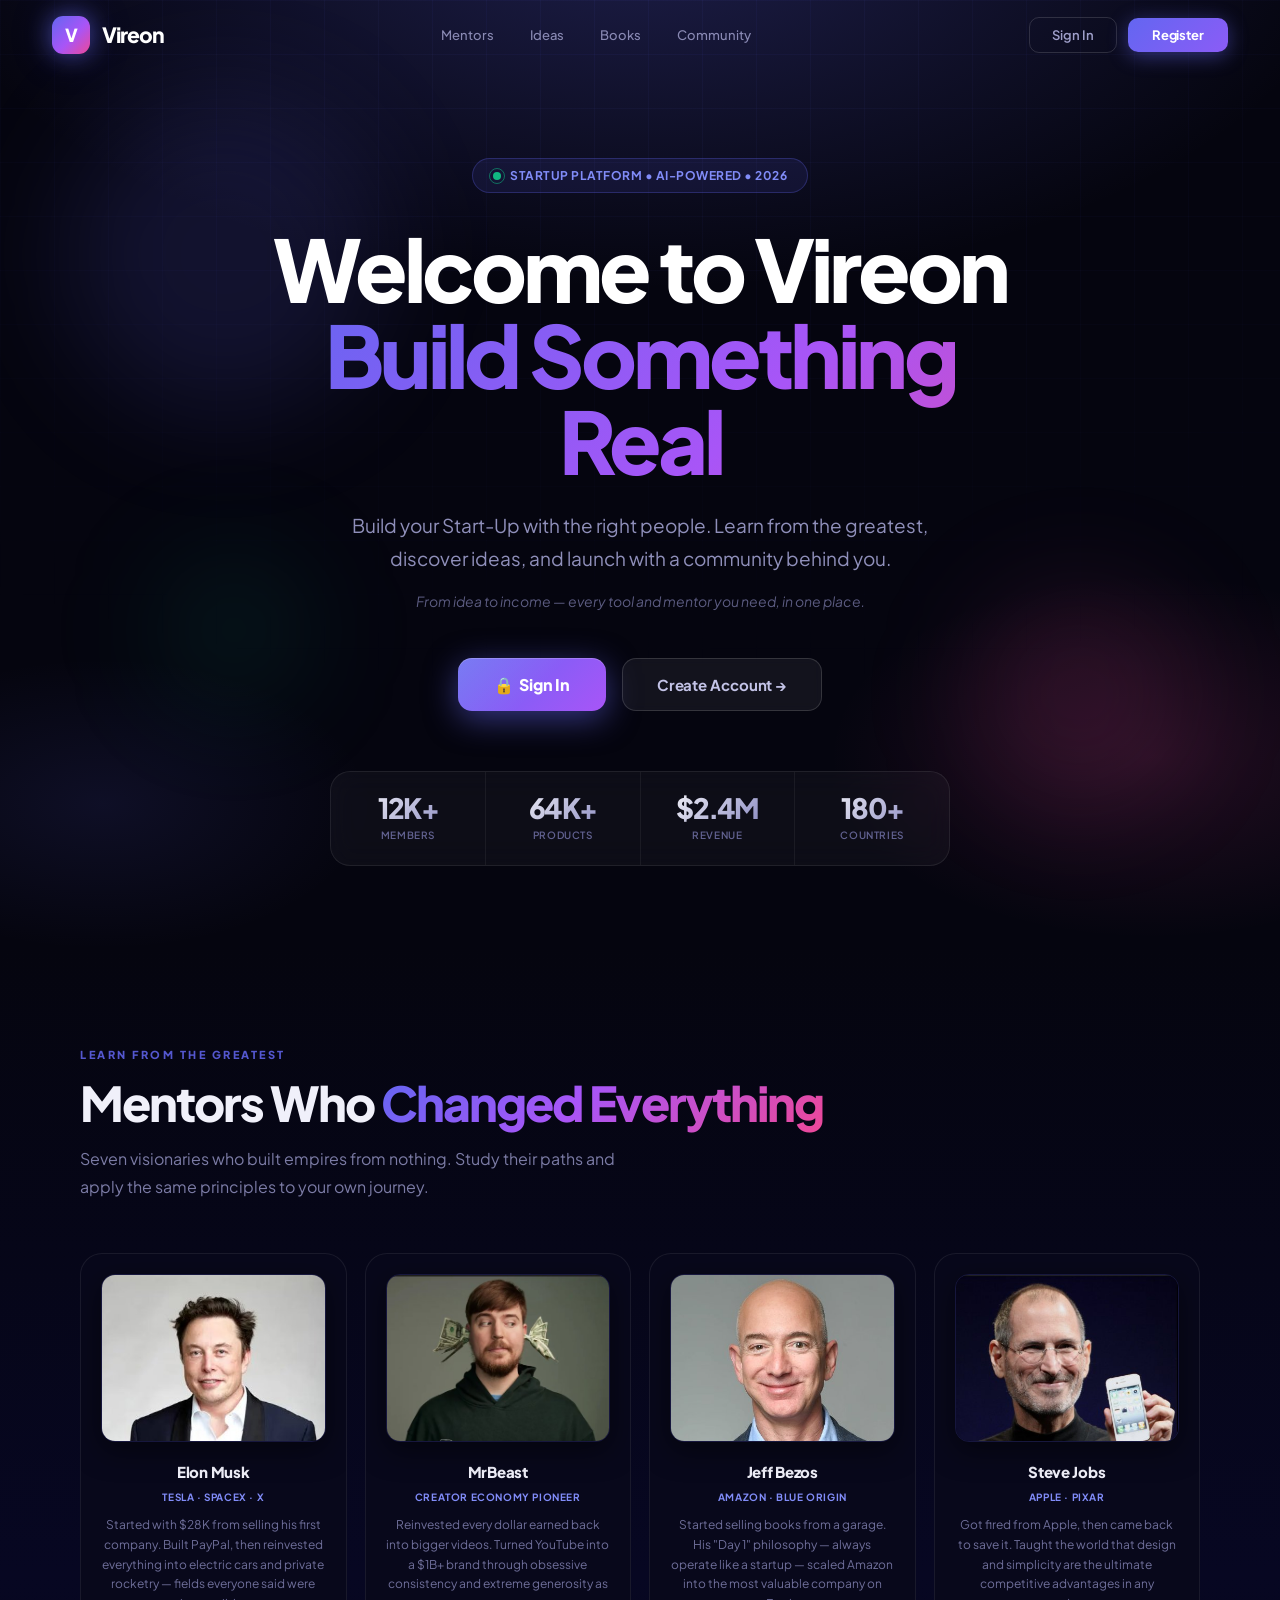
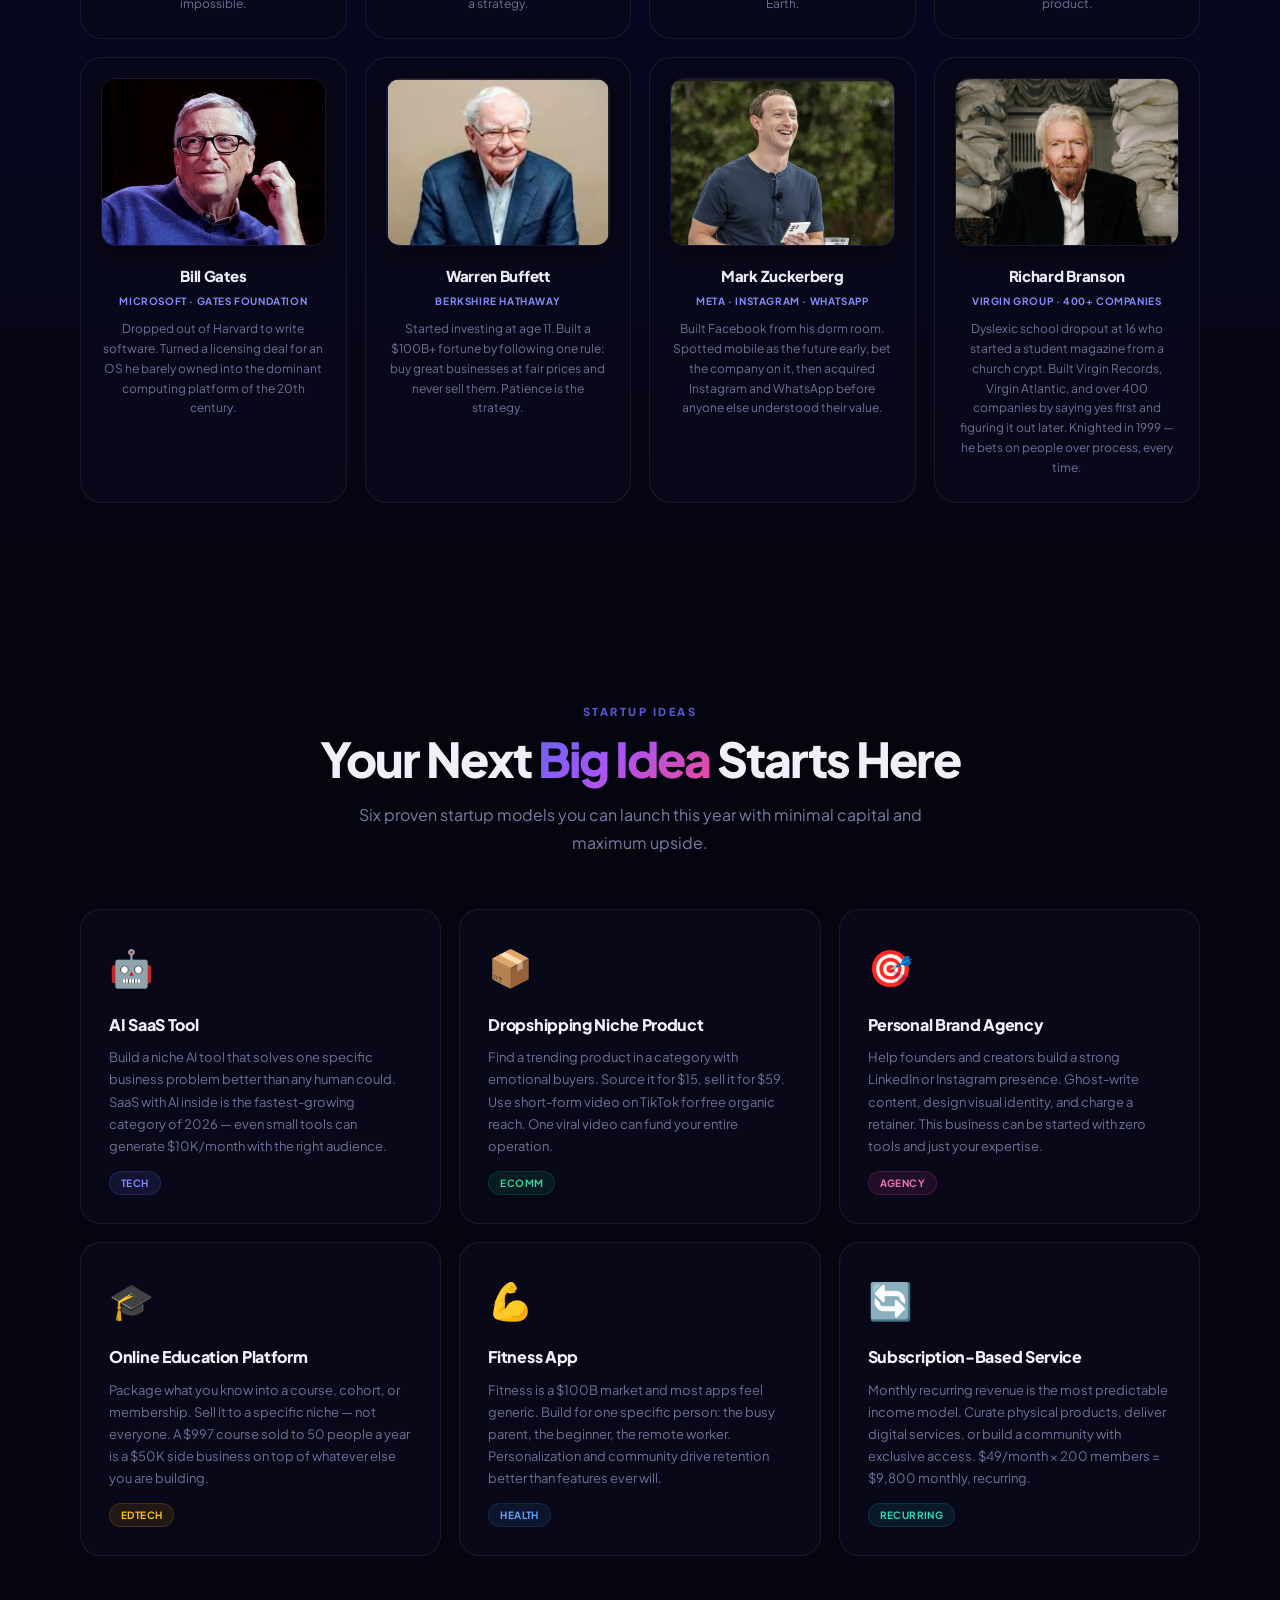
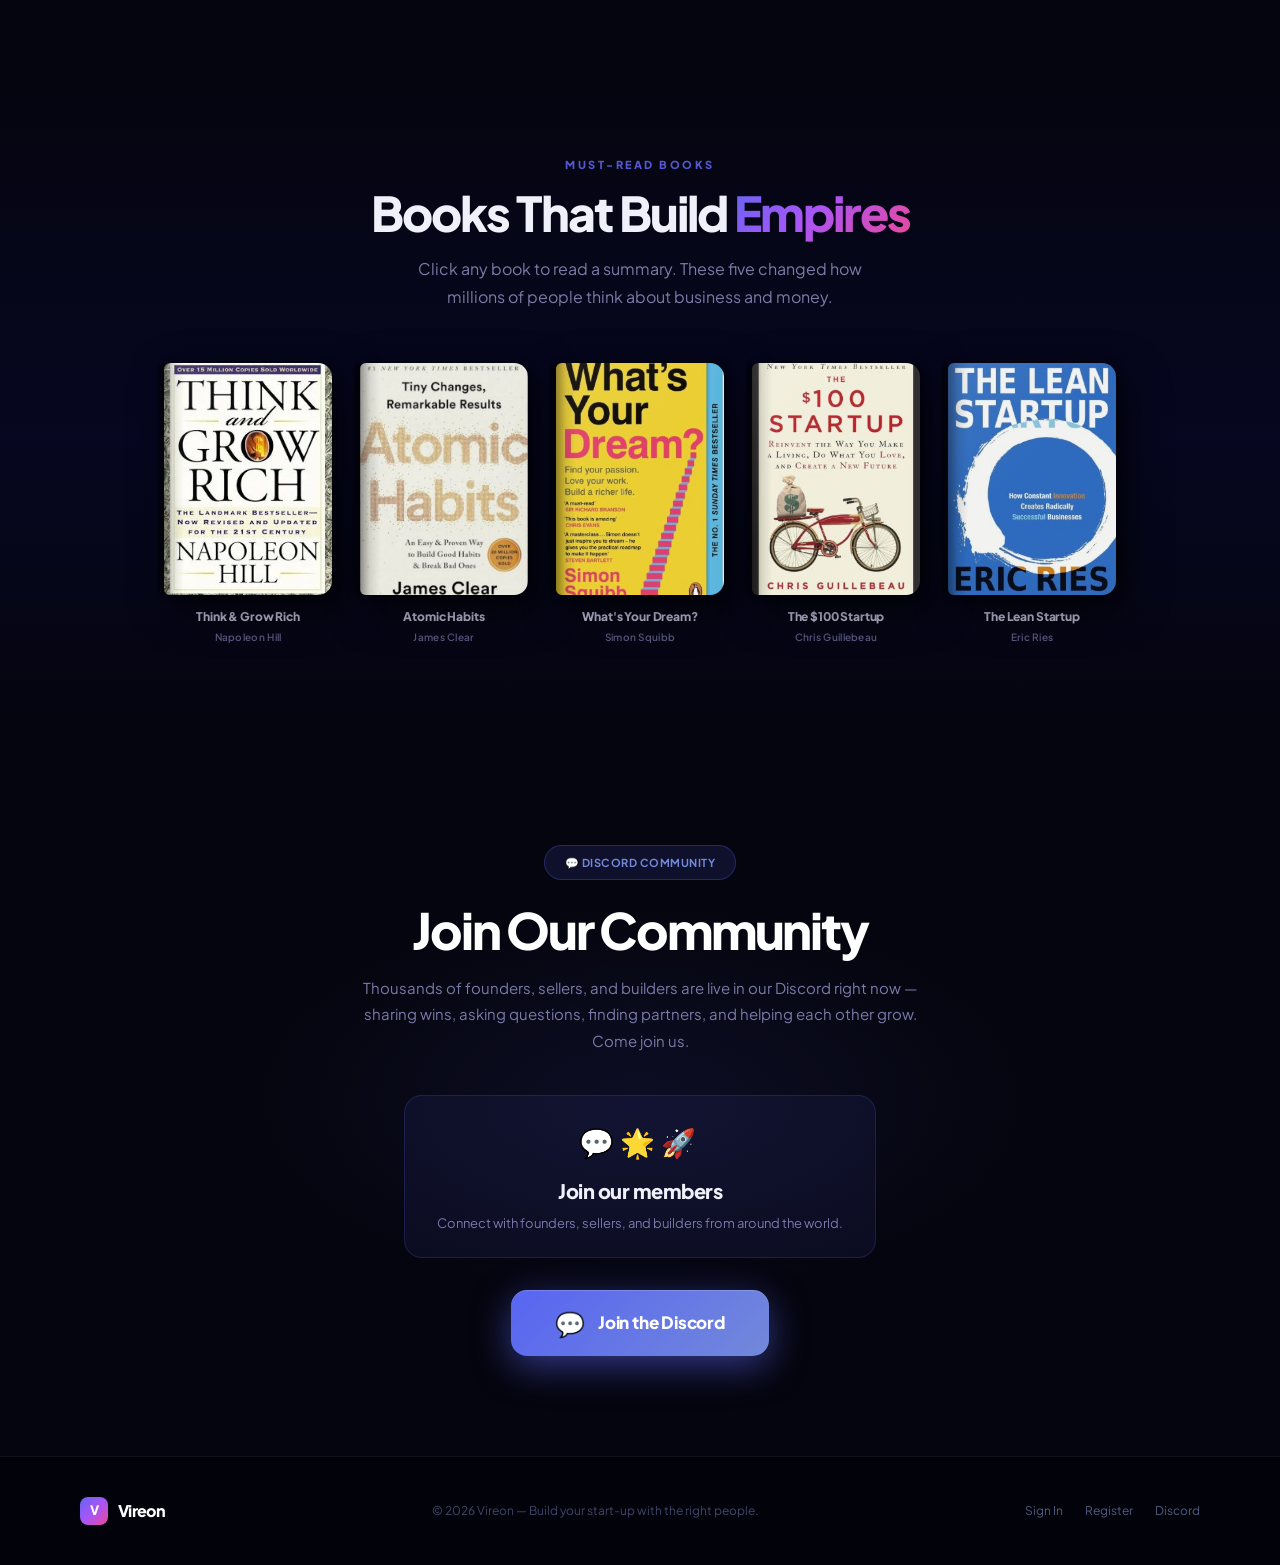
==== index.html @ 319c6d84 "Add files via upload" ====
<!DOCTYPE html>
<html lang="en">
<head>
<meta charset="UTF-8">
<meta name="viewport" content="width=device-width, initial-scale=1.0">
<title>Vireon - AI Commerce Platform</title>
<link rel="preconnect" href="https://fonts.googleapis.com">
<link href="https://fonts.googleapis.com/css2?family=Plus+Jakarta+Sans:wght@300;400;500;600;700;800&display=swap" rel="stylesheet">
<style>
/* === TOKENS === */
:root{
  --bg:#07070f;--bg2:#0c0c18;--s1:#10101e;--s2:#171728;--s3:#1e1e32;--s4:#28283e;
  --bd:rgba(255,255,255,.06);--bd2:rgba(255,255,255,.11);--bd3:rgba(255,255,255,.18);
  --acc:#6366f1;--acc-h:#4f51d6;--acc2:#ec4899;--acc3:#10b981;--acc4:#f59e0b;
  --tx:#f0f0f8;--tx2:#a0a0c0;--tx3:#60607a;
  --font:'Plus Jakarta Sans',system-ui,sans-serif;
  --r:12px;--r2:18px;--r3:24px;
}
*,*::before,*::after{box-sizing:border-box;margin:0;padding:0}
html{scroll-behavior:smooth}
body{background:var(--bg);color:var(--tx);font-family:var(--font);font-size:15px;line-height:1.6;-webkit-font-smoothing:antialiased;overflow-x:hidden}
::-webkit-scrollbar{width:4px}::-webkit-scrollbar-thumb{background:var(--s4);border-radius:4px}

/* === TYPOGRAPHY === */
.display{font-size:clamp(36px,5vw,62px);font-weight:800;line-height:1.08;letter-spacing:-2.5px;color:var(--tx)}
.display .accent{background:linear-gradient(135deg,#6366f1 0%,#8b5cf6 50%,#ec4899 100%);-webkit-background-clip:text;-webkit-text-fill-color:transparent;background-clip:text}
h1{font-size:24px;font-weight:700;letter-spacing:-.6px;line-height:1.25}
h2{font-size:19px;font-weight:700;letter-spacing:-.4px}
h3{font-size:14px;font-weight:600}
.text-muted{color:var(--tx2)}.text-faint{color:var(--tx3)}.text-acc{color:var(--acc)}.text-green{color:var(--acc3)}.text-amber{color:var(--acc4)}
.text-sm{font-size:13px}.text-xs{font-size:11px}

/* === LAYOUT === */
.page{display:none}.page.active{display:block}
.flex{display:flex}.flex-col{flex-direction:column}.items-center{align-items:center}.justify-between{justify-content:space-between}.justify-center{justify-content:center}
.gap-1{gap:6px}.gap-2{gap:10px}.gap-3{gap:16px}.gap-4{gap:24px}
.w-full{width:100%}
.mb-1{margin-bottom:6px}.mb-2{margin-bottom:10px}.mb-3{margin-bottom:16px}.mb-4{margin-bottom:24px}.mb-6{margin-bottom:36px}
.mt-2{margin-top:10px}.mt-3{margin-top:16px}
.container{max-width:1140px;margin:0 auto;padding:0 28px}

/* === BUTTONS === */
.btn{display:inline-flex;align-items:center;justify-content:center;gap:7px;padding:10px 20px;border-radius:var(--r);font-family:var(--font);font-size:13px;font-weight:600;cursor:pointer;border:none;transition:all .17s;white-space:nowrap;text-decoration:none;line-height:1}
.btn:disabled{opacity:.45;cursor:not-allowed}
.btn-primary{background:var(--acc);color:#fff}
.btn-primary:hover:not(:disabled){background:var(--acc-h);transform:translateY(-1px);box-shadow:0 6px 18px rgba(99,102,241,.38)}
.btn-ghost{background:transparent;color:var(--tx2);border:1px solid var(--bd2)}
.btn-ghost:hover{border-color:var(--bd3);color:var(--tx)}
.btn-surface{background:var(--s2);color:var(--tx);border:1px solid var(--bd2)}
.btn-surface:hover{background:var(--s3);border-color:var(--bd3)}
.btn-danger{background:rgba(239,68,68,.14);color:#f87171;border:1px solid rgba(239,68,68,.22)}
.btn-danger:hover{background:rgba(239,68,68,.24)}
.btn-lg{padding:13px 26px;font-size:15px;border-radius:13px}
.btn-sm{padding:6px 13px;font-size:11px;border-radius:8px}
.btn-full{width:100%}

/* === FORMS === */
.form-group{margin-bottom:14px}
.form-label{display:block;font-size:11px;font-weight:600;color:var(--tx2);margin-bottom:5px;letter-spacing:.3px}
.form-input{width:100%;background:var(--s1);border:1px solid var(--bd2);border-radius:var(--r);padding:11px 13px;color:var(--tx);font-family:var(--font);font-size:13px;outline:none;transition:border-color .17s,box-shadow .17s}
.form-input:focus{border-color:var(--acc);box-shadow:0 0 0 3px rgba(99,102,241,.14)}
.form-input::placeholder{color:var(--tx3)}
select.form-input{cursor:pointer}
textarea.form-input{resize:vertical;min-height:80px;line-height:1.6}
.form-error{font-size:11px;color:#f87171;margin-top:4px;display:none}
.form-error.show{display:block}

/* === CARDS === */
.card{background:var(--s1);border:1px solid var(--bd);border-radius:var(--r2);padding:20px}
.card-sm{padding:14px;border-radius:var(--r)}

/* === BADGES === */
.badge{display:inline-flex;align-items:center;gap:4px;padding:3px 9px;border-radius:100px;font-size:10px;font-weight:700;letter-spacing:.3px}
.badge-purple{background:rgba(99,102,241,.15);color:#818cf8;border:1px solid rgba(99,102,241,.22)}
.badge-green{background:rgba(16,185,129,.12);color:#34d399;border:1px solid rgba(16,185,129,.2)}
.badge-red{background:rgba(239,68,68,.12);color:#f87171;border:1px solid rgba(239,68,68,.2)}
.badge-amber{background:rgba(245,158,11,.12);color:#fbbf24;border:1px solid rgba(245,158,11,.2)}
.badge-pink{background:rgba(236,72,153,.12);color:#f472b6;border:1px solid rgba(236,72,153,.2)}

/* === MISC === */
.divider{display:flex;align-items:center;gap:12px;margin:16px 0}
.divider::before,.divider::after{content:'';flex:1;height:1px;background:var(--bd2)}
.divider span{font-size:11px;color:var(--tx3);white-space:nowrap}
.hr{height:1px;background:var(--bd);margin:20px 0}
.spinner{width:26px;height:26px;border:3px solid var(--s3);border-top-color:var(--acc);border-radius:50%;animation:spin .75s linear infinite}
@keyframes spin{to{transform:rotate(360deg)}}
.loading-state{display:flex;align-items:center;justify-content:center;flex-direction:column;gap:12px;padding:40px}

/* === TOAST === */
.toast-wrap{position:fixed;bottom:20px;right:20px;z-index:9999;display:flex;flex-direction:column;gap:8px;pointer-events:none}
.toast{display:flex;align-items:center;gap:10px;padding:11px 15px;border-radius:var(--r2);background:var(--s1);border:1px solid var(--bd2);box-shadow:0 8px 24px rgba(0,0,0,.55);font-size:13px;min-width:250px;animation:toastIn .2s ease-out;pointer-events:auto}
.toast.success{border-color:rgba(16,185,129,.3)}.toast.error{border-color:rgba(239,68,68,.3)}.toast.info{border-color:rgba(99,102,241,.3)}.toast.warning{border-color:rgba(245,158,11,.3)}
@keyframes toastIn{from{opacity:0;transform:translateX(14px)}to{opacity:1;transform:translateX(0)}}

/* === MODAL === */
.modal-bd{display:none;position:fixed;inset:0;background:rgba(0,0,0,.75);z-index:600;align-items:center;justify-content:center;padding:18px;backdrop-filter:blur(4px)}
.modal-bd.open{display:flex}
.modal-box{background:var(--s1);border:1px solid var(--bd2);border-radius:var(--r3);padding:26px;max-width:480px;width:100%;position:relative;max-height:90vh;overflow-y:auto;animation:modalIn .18s ease-out}
.modal-box.modal-lg{max-width:620px}
@keyframes modalIn{from{opacity:0;transform:scale(.96) translateY(6px)}to{opacity:1;transform:scale(1) translateY(0)}}
.modal-close{position:absolute;top:12px;right:12px;background:var(--s2);border:none;color:var(--tx3);width:26px;height:26px;border-radius:50%;cursor:pointer;font-size:13px;display:flex;align-items:center;justify-content:center;transition:all .17s}
.modal-close:hover{color:var(--tx);background:var(--s3)}
.modal-title{font-size:17px;font-weight:700;letter-spacing:-.5px;margin-bottom:4px}
.modal-desc{font-size:12px;color:var(--tx2);margin-bottom:18px;line-height:1.65}
.modal-footer{display:flex;gap:9px;margin-top:18px}
.modal-footer .btn{flex:1}

/* === LANDING NAV === */
/* Reset for landing */
#page-landing{background:#05050f}

/* Navbar */
.vn-nav{position:fixed;top:0;left:0;right:0;z-index:400;display:flex;align-items:center;justify-content:space-between;padding:0 52px;height:70px;transition:all .35s}
.vn-nav::after{content:'';position:absolute;inset:0;background:rgba(5,5,15,.0);backdrop-filter:blur(0);border-bottom:1px solid transparent;transition:all .4s;z-index:-1}
.vn-nav.vn-scrolled::after{background:rgba(5,5,15,.92);backdrop-filter:blur(24px) saturate(200%);border-color:rgba(255,255,255,.07)}
.vn-logo{display:flex;align-items:center;gap:12px;cursor:pointer;text-decoration:none}
.vn-logo-mark{width:38px;height:38px;border-radius:11px;background:linear-gradient(135deg,#6366f1,#a855f7 55%,#ec4899);display:flex;align-items:center;justify-content:center;font-size:18px;font-weight:900;color:#fff;box-shadow:0 0 24px rgba(99,102,241,.6),0 0 48px rgba(99,102,241,.18);flex-shrink:0}
.vn-logo-name{font-size:21px;font-weight:900;letter-spacing:-1px;color:#fff}
.vn-links{display:flex;gap:2px}
.vn-link{padding:8px 17px;border-radius:9px;font-size:13px;font-weight:500;color:rgba(170,170,215,.78);cursor:pointer;background:none;border:none;font-family:var(--font);transition:color .18s,background .18s}
.vn-link:hover{color:#fff;background:rgba(255,255,255,.07)}
.vn-actions{display:flex;gap:11px;align-items:center}
.vn-btn-in{padding:9px 22px;border-radius:10px;font-size:13px;font-weight:600;color:rgba(180,180,225,.88);cursor:pointer;background:transparent;border:1px solid rgba(255,255,255,.14);transition:all .2s;font-family:var(--font)}
.vn-btn-in:hover{color:#fff;border-color:rgba(255,255,255,.3);background:rgba(255,255,255,.06)}
.vn-btn-reg{padding:9px 24px;border-radius:10px;font-size:13px;font-weight:700;color:#fff;cursor:pointer;background:linear-gradient(135deg,#6366f1,#8b5cf6);border:none;font-family:var(--font);transition:all .22s;box-shadow:0 4px 20px rgba(99,102,241,.45);letter-spacing:-.1px}
.vn-btn-reg:hover{transform:translateY(-1px);box-shadow:0 8px 30px rgba(99,102,241,.62)}

/* Reveal animation */
[data-v]{opacity:0;transform:translateY(32px);transition:opacity .75s ease,transform .75s ease}
[data-v].on{opacity:1;transform:translateY(0)}
[data-v="d1"]{transition-delay:.07s}[data-v="d2"]{transition-delay:.18s}[data-v="d3"]{transition-delay:.3s}[data-v="d4"]{transition-delay:.44s}[data-v="d5"]{transition-delay:.58s}

/* Shared section helpers */
.vn-section{padding:100px 0}
.vn-container{max-width:1200px;margin:0 auto;padding:0 40px}
.vn-eyebrow{font-size:11px;font-weight:800;letter-spacing:2.5px;text-transform:uppercase;color:rgba(99,102,241,.85);margin-bottom:14px}
.vn-h2{font-size:clamp(28px,4vw,48px);font-weight:900;letter-spacing:-2px;color:#f0f0fa;margin-bottom:16px;line-height:1.06}
.vn-h2 .vn-accent{background:linear-gradient(135deg,#6366f1,#a855f7 45%,#ec4899);-webkit-background-clip:text;-webkit-text-fill-color:transparent;background-clip:text}
.vn-lead{font-size:16px;color:rgba(160,160,210,.76);line-height:1.75;max-width:580px}

/* === HERO === */
.vn-hero{position:relative;min-height:100vh;display:flex;align-items:center;justify-content:center;text-align:center;overflow:hidden;padding-top:70px;background:#05050f}
.vn-hero-bg{position:absolute;inset:0;z-index:0;pointer-events:none}
.vn-hbg1{position:absolute;inset:0;background:radial-gradient(ellipse 80% 55% at 50% -8%,rgba(99,102,241,.26) 0%,transparent 70%)}
.vn-hbg2{position:absolute;inset:0;background:radial-gradient(ellipse 42% 32% at 90% 80%,rgba(236,72,153,.13) 0%,transparent 60%)}
.vn-hbg3{position:absolute;inset:0;background:radial-gradient(ellipse 38% 28% at 8% 85%,rgba(99,102,241,.1) 0%,transparent 55%)}
.vn-hgrid{position:absolute;inset:0;background-image:linear-gradient(rgba(99,102,241,.06) 1px,transparent 1px),linear-gradient(90deg,rgba(99,102,241,.06) 1px,transparent 1px);background-size:54px 54px;-webkit-mask-image:radial-gradient(ellipse 100% 75% at 50% 0%,black,transparent);mask-image:radial-gradient(ellipse 100% 75% at 50% 0%,black,transparent)}
/* Floating orbs */
.vn-orb{position:absolute;border-radius:50%;filter:blur(55px);pointer-events:none;animation:orbDrift linear infinite}
.vn-orb1{width:320px;height:320px;background:rgba(99,102,241,.14);top:10%;left:5%;animation-duration:20s}
.vn-orb2{width:220px;height:220px;background:rgba(236,72,153,.11);bottom:15%;right:7%;animation-duration:26s;animation-delay:-9s}
.vn-orb3{width:160px;height:160px;background:rgba(16,185,129,.09);bottom:25%;left:12%;animation-duration:17s;animation-delay:-5s}
@keyframes orbDrift{0%{transform:translate(0,0)}25%{transform:translate(20px,-35px)}50%{transform:translate(-12px,-18px)}75%{transform:translate(28px,-44px)}100%{transform:translate(0,0)}}

.vn-hero-inner{position:relative;z-index:1;max-width:840px;margin:0 auto;padding:88px 28px 80px}
/* Live badge */
.vn-hero-badge{display:inline-flex;align-items:center;gap:9px;background:rgba(99,102,241,.1);border:1px solid rgba(99,102,241,.28);border-radius:100px;padding:7px 20px;margin-bottom:32px;font-size:12px;font-weight:700;color:#818cf8;letter-spacing:.5px;text-transform:uppercase}
.vn-badge-dot{width:8px;height:8px;border-radius:50%;background:#10b981;position:relative;flex-shrink:0}
.vn-badge-dot::after{content:'';position:absolute;inset:-4px;border-radius:50%;border:1px solid rgba(16,185,129,.55);animation:vnPing 2s ease-out infinite}
@keyframes vnPing{0%{transform:scale(1);opacity:.9}100%{transform:scale(2.6);opacity:0}}
/* Main headline */
.vn-hero-h1{font-size:clamp(42px,7vw,86px);font-weight:900;line-height:1.0;letter-spacing:-4px;margin-bottom:26px;color:#fff}
.vn-hero-h1 .vn-gline{display:block;background:linear-gradient(135deg,#6366f1 0%,#a855f7 35%,#ec4899 70%,#f97316 100%);-webkit-background-clip:text;-webkit-text-fill-color:transparent;background-clip:text;background-size:200%;animation:vnGrad 5s ease-in-out infinite}
@keyframes vnGrad{0%,100%{background-position:0%}50%{background-position:100%}}
.vn-hero-sub{font-size:19px;color:rgba(175,175,225,.82);line-height:1.75;max-width:600px;margin:0 auto 14px}
.vn-hero-tagline{font-size:14px;color:rgba(115,115,160,.78);margin-bottom:46px;font-style:italic}
/* Buttons */
.vn-hero-btns{display:flex;gap:16px;justify-content:center;flex-wrap:wrap;margin-bottom:60px}
.vn-btn-primary{display:inline-flex;align-items:center;gap:10px;padding:16px 36px;border-radius:14px;font-family:var(--font);font-size:16px;font-weight:800;color:#fff;cursor:pointer;background:linear-gradient(135deg,#6366f1,#8b5cf6 55%,#a855f7);border:none;transition:all .25s;box-shadow:0 8px 32px rgba(99,102,241,.5),inset 0 1px 0 rgba(255,255,255,.2);position:relative;overflow:hidden;letter-spacing:-.2px}
.vn-btn-primary::before{content:'';position:absolute;inset:0;background:linear-gradient(135deg,rgba(255,255,255,.14) 0%,transparent 55%);pointer-events:none}
.vn-btn-primary:hover{transform:translateY(-2px);box-shadow:0 16px 48px rgba(99,102,241,.65),inset 0 1px 0 rgba(255,255,255,.2)}
.vn-btn-secondary{display:inline-flex;align-items:center;gap:10px;padding:16px 34px;border-radius:14px;font-family:var(--font);font-size:15px;font-weight:700;color:rgba(210,210,248,.92);cursor:pointer;background:rgba(255,255,255,.06);border:1px solid rgba(255,255,255,.14);transition:all .22s;backdrop-filter:blur(4px);letter-spacing:-.1px}
.vn-btn-secondary:hover{background:rgba(255,255,255,.1);border-color:rgba(255,255,255,.28);color:#fff;transform:translateY(-1px)}
/* Proof bar */
.vn-proof{display:flex;align-items:center;max-width:620px;margin:0 auto;background:rgba(255,255,255,.035);border:1px solid rgba(255,255,255,.08);border-radius:20px;overflow:hidden;backdrop-filter:blur(14px)}
.vn-proof-item{flex:1;padding:22px 14px;text-align:center;border-right:1px solid rgba(255,255,255,.06)}
.vn-proof-item:last-child{border-right:none}
.vn-proof-num{font-size:28px;font-weight:900;letter-spacing:-1.8px;background:linear-gradient(135deg,#fff,rgba(160,160,235,.78));-webkit-background-clip:text;-webkit-text-fill-color:transparent;background-clip:text;line-height:1}
.vn-proof-label{font-size:10px;color:rgba(108,108,158,.9);font-weight:600;letter-spacing:.6px;text-transform:uppercase;margin-top:5px}

/* === RICHEST PEOPLE === */
.vn-rich{padding:100px 0;background:linear-gradient(to bottom,#05050f,#070722 50%,#05050f)}
.vn-rich-grid{display:grid;grid-template-columns:repeat(4,1fr);gap:18px;margin-top:52px}
.vn-rich-card{background:rgba(9,9,28,.96);border:1px solid rgba(255,255,255,.07);border-radius:22px;padding:20px 20px 24px;text-align:center;cursor:pointer;transition:all .3s cubic-bezier(.22,.68,0,1.2);position:relative;overflow:hidden}
.vn-rich-card::before{content:'';position:absolute;inset:0;opacity:0;transition:opacity .3s;background:radial-gradient(ellipse at 50% 0%,rgba(99,102,241,.14),transparent 65%);pointer-events:none}
.vn-rich-card:hover{transform:translateY(-6px) scale(1.02);border-color:rgba(99,102,241,.45);box-shadow:0 24px 60px rgba(0,0,0,.6),0 0 0 1px rgba(99,102,241,.14)}
.vn-rich-card:hover::before{opacity:1}
.vn-rich-photo-wrap{width:100%;aspect-ratio:4/3;border-radius:14px;overflow:hidden;margin:0 auto 18px;position:relative;border:1px solid rgba(99,102,241,.16);box-shadow:0 8px 28px rgba(0,0,0,.5)}
.vn-rich-photo{width:100%;height:100%;object-fit:cover;object-position:center top;display:block;transition:transform .4s cubic-bezier(.22,.68,0,1.2)}
.vn-rich-card:hover .vn-rich-photo{transform:scale(1.07)}
.vn-rich-name{font-size:15px;font-weight:800;color:#f0f0fa;margin-bottom:5px;letter-spacing:-.3px}
.vn-rich-title{font-size:10px;font-weight:700;color:#818cf8;letter-spacing:.6px;text-transform:uppercase;margin-bottom:10px}
.vn-rich-bio{font-size:12px;color:rgba(140,140,190,.78);line-height:1.65}
/* 8 people: 2 full rows of 4, no centering needed */

/* === IDEAS === */
.vn-ideas{padding:100px 0;background:#05050f}
.vn-ideas-grid{display:grid;grid-template-columns:repeat(3,1fr);gap:18px;margin-top:52px}
.vn-idea-card{background:rgba(9,9,26,.96);border:1px solid rgba(255,255,255,.07);border-radius:20px;padding:28px;transition:all .28s;cursor:pointer;position:relative;overflow:hidden}
.vn-idea-card::after{content:'';position:absolute;bottom:0;left:0;right:0;height:3px;opacity:0;transition:opacity .28s;border-radius:0 0 20px 20px}
.vn-idea-card:hover{transform:translateY(-4px);border-color:rgba(255,255,255,.13)}
.vn-idea-card:hover::after{opacity:1}
.vn-idea-card:nth-child(1)::after{background:linear-gradient(90deg,#6366f1,#8b5cf6)}
.vn-idea-card:nth-child(2)::after{background:linear-gradient(90deg,#10b981,#34d399)}
.vn-idea-card:nth-child(3)::after{background:linear-gradient(90deg,#ec4899,#f472b6)}
.vn-idea-card:nth-child(4)::after{background:linear-gradient(90deg,#f59e0b,#fbbf24)}
.vn-idea-card:nth-child(5)::after{background:linear-gradient(90deg,#3b82f6,#60a5fa)}
.vn-idea-card:nth-child(6)::after{background:linear-gradient(90deg,#14b8a6,#2dd4bf)}
.vn-idea-icon{font-size:36px;margin-bottom:16px;display:block}
.vn-idea-title{font-size:16px;font-weight:800;color:#f0f0fa;margin-bottom:9px;letter-spacing:-.3px}
.vn-idea-desc{font-size:13px;color:rgba(140,140,190,.78);line-height:1.7}
.vn-idea-tag{display:inline-flex;margin-top:14px;font-size:10px;font-weight:700;padding:3px 11px;border-radius:100px;letter-spacing:.4px;text-transform:uppercase}

/* === BOOKS === */
.vn-books{padding:100px 0;background:linear-gradient(to bottom,#05050f,#060720 55%,#05050f)}








/* Book modal */
.vn-modal-bd{display:none;position:fixed;inset:0;background:rgba(0,0,0,.78);z-index:900;align-items:center;justify-content:center;padding:20px;backdrop-filter:blur(6px)}
.vn-modal-bd.open{display:flex}
.vn-modal-box{background:rgba(10,10,28,.98);border:1px solid rgba(255,255,255,.1);border-radius:24px;padding:32px;max-width:500px;width:100%;position:relative;animation:vnModalIn .2s ease-out}
@keyframes vnModalIn{from{opacity:0;transform:scale(.94) translateY(10px)}to{opacity:1;transform:scale(1) translateY(0)}}
.vn-modal-close{position:absolute;top:14px;right:14px;width:30px;height:30px;border-radius:50%;background:rgba(255,255,255,.08);border:none;color:rgba(200,200,230,.7);font-size:15px;cursor:pointer;display:flex;align-items:center;justify-content:center;transition:all .17s;font-family:var(--font)}
.vn-modal-close:hover{background:rgba(255,255,255,.15);color:#fff}
.vn-modal-emoji{font-size:52px;margin-bottom:14px;display:block;text-align:center}
.vn-modal-title{font-size:20px;font-weight:800;color:#f0f0fa;margin-bottom:6px;letter-spacing:-.5px;text-align:center}
.vn-modal-author{font-size:12px;font-weight:600;color:#818cf8;text-align:center;margin-bottom:18px;letter-spacing:.3px;text-transform:uppercase}
.vn-modal-summary{font-size:14px;color:rgba(160,160,210,.82);line-height:1.78}

/* === CONTACT / DISCORD === */
.vn-contact{padding:100px 0;background:#05050f;text-align:center;position:relative;overflow:hidden}
.vn-contact::before{content:'';position:absolute;top:50%;left:50%;transform:translate(-50%,-50%);width:800px;height:400px;background:radial-gradient(ellipse,rgba(88,101,242,.09) 0%,transparent 70%);pointer-events:none}
.vn-contact-inner{position:relative;z-index:1;max-width:640px;margin:0 auto;padding:0 28px}
.vn-discord-badge{display:inline-flex;align-items:center;gap:8px;background:rgba(88,101,242,.12);border:1px solid rgba(88,101,242,.3);border-radius:100px;padding:8px 20px;font-size:11px;font-weight:700;color:#7289da;letter-spacing:.5px;text-transform:uppercase;margin-bottom:24px}
.vn-contact-h2{font-size:clamp(28px,4.5vw,50px);font-weight:900;letter-spacing:-2.2px;color:#fff;margin-bottom:18px;line-height:1.05}
.vn-contact-p{font-size:15px;color:rgba(150,150,205,.8);line-height:1.78;margin-bottom:40px}
.vn-avatars-row{display:flex;align-items:center;justify-content:center;gap:18px;margin-bottom:36px}
.vn-avatars{display:flex}
.vn-av{width:40px;height:40px;border-radius:50%;border:2.5px solid #05050f;margin-left:-12px;display:flex;align-items:center;justify-content:center;font-size:18px}
.vn-av:first-child{margin-left:0}
.vn-member-info{text-align:left}
.vn-member-count{font-size:15px;font-weight:800;color:#f0f0fa}
.vn-member-label{font-size:12px;color:rgba(120,120,170,.75)}
.vn-btn-discord{display:inline-flex;align-items:center;gap:13px;padding:19px 44px;border-radius:16px;font-family:var(--font);font-size:17px;font-weight:900;color:#fff;cursor:pointer;background:linear-gradient(135deg,#5865f2,#7289da);border:none;text-decoration:none;transition:all .26s;box-shadow:0 10px 36px rgba(88,101,242,.52),inset 0 1px 0 rgba(255,255,255,.18);letter-spacing:-.2px}
.vn-btn-discord:hover{transform:translateY(-3px);box-shadow:0 20px 56px rgba(88,101,242,.68),inset 0 1px 0 rgba(255,255,255,.18);color:#fff;text-decoration:none}
.vn-discord-icon{font-size:24px;line-height:1}

/* === FOOTER === */
.vn-footer{padding:40px 0;border-top:1px solid rgba(255,255,255,.06);background:#02020a}
.vn-footer-inner{display:flex;align-items:center;justify-content:space-between;max-width:1200px;margin:0 auto;padding:0 40px;flex-wrap:wrap;gap:14px}
.vn-footer-logo{display:flex;align-items:center;gap:10px}
.vn-footer-logo-mark{width:28px;height:28px;border-radius:8px;background:linear-gradient(135deg,#6366f1,#a855f7,#ec4899);display:flex;align-items:center;justify-content:center;font-size:13px;font-weight:900;color:#fff}
.vn-footer-logo-name{font-size:16px;font-weight:900;letter-spacing:-.7px;color:#fff}
.vn-footer-copy{font-size:12px;color:rgba(100,108,155,.65)}
.vn-footer-links{display:flex;gap:22px}
.vn-footer-link{font-size:12px;color:rgba(120,130,175,.7);text-decoration:none;transition:color .17s;background:none;border:none;cursor:pointer;font-family:var(--font)}
.vn-footer-link:hover{color:rgba(180,185,230,.9)}

/* Responsive */
@media(max-width:1000px){.vn-rich-grid{grid-template-columns:repeat(2,1fr)}.vn-rich-grid .vn-rich-card:nth-child(5),.vn-rich-grid .vn-rich-card:nth-child(6),.vn-rich-grid .vn-rich-card:nth-child(7){grid-column:auto}}
@media(max-width:900px){.vn-nav{padding:0 22px}.vn-links{display:none}.vn-ideas-grid{grid-template-columns:1fr 1fr}.vn-hero-inner{padding:72px 20px 62px}}
@media(max-width:640px){.vn-ideas-grid{grid-template-columns:1fr}.vn-rich-grid{grid-template-columns:1fr 1fr}.vn-hero-btns{flex-direction:column;align-items:center}.vn-btn-primary,.vn-btn-secondary{width:100%;max-width:300px;justify-content:center}.vn-footer-inner{flex-direction:column;text-align:center}.vn-proof{flex-wrap:wrap}.vn-proof-item{min-width:120px;border-right:none;border-bottom:1px solid rgba(255,255,255,.06)}}




.vn-join-invite{text-align:center;margin-bottom:32px;padding:24px 32px;background:rgba(88,101,242,.08);border:1px solid rgba(88,101,242,.2);border-radius:18px;display:inline-block}
.vn-join-icons{font-size:28px;margin-bottom:10px;letter-spacing:6px}
.vn-join-text{font-size:20px;font-weight:800;color:#f0f0fa;letter-spacing:-.5px;margin-bottom:6px}
.vn-join-sub{font-size:13px;color:rgba(150,150,205,.78);line-height:1.6}


/* ── Book cover real images ── */
.vn-books-grid{display:flex;gap:28px;justify-content:center;flex-wrap:wrap;margin-top:52px}
.vn-book-card{width:168px;cursor:pointer;transition:all .38s cubic-bezier(.22,.68,0,1.2);position:relative}
.vn-book-card:hover{transform:translateY(-14px) rotate(-1.5deg)}
.vn-book-cover-wrap{width:168px;height:232px;border-radius:6px 14px 14px 6px;overflow:hidden;
  box-shadow:10px 14px 40px rgba(0,0,0,.7),-6px 0 0 rgba(0,0,0,.35),2px 0 8px rgba(0,0,0,.4);
  position:relative}
.vn-book-cover-wrap::before{content:'';position:absolute;left:0;top:0;bottom:0;width:20px;
  background:linear-gradient(to right,rgba(0,0,0,.4),rgba(0,0,0,.1) 50%,transparent);z-index:1}
.vn-book-cover-wrap::after{content:'';position:absolute;inset:0;
  background:linear-gradient(135deg,rgba(255,255,255,.08) 0%,transparent 45%);
  border-radius:6px 14px 14px 6px;z-index:2;pointer-events:none}
.vn-book-cover-img{width:100%;height:100%;object-fit:cover;object-position:center;display:block;
  transition:transform .38s cubic-bezier(.22,.68,0,1.2)}
.vn-book-card:hover .vn-book-cover-img{transform:scale(1.05)}
.vn-book-meta{margin-top:14px;text-align:center}
.vn-book-title{font-size:12px;font-weight:800;color:rgba(210,210,240,.92);line-height:1.4;
  letter-spacing:-.15px;margin-bottom:3px}
.vn-book-author{font-size:10px;color:rgba(120,120,168,.72);font-weight:600;letter-spacing:.3px}


/* ── Transition overlay spinner ── */
@keyframes vnSpin{to{transform:rotate(360deg)}}

/* === AUTH === */
.auth-page{min-height:100vh;display:flex;align-items:center;justify-content:center;padding:22px;background:var(--bg)}
.auth-card{background:var(--s1);border:1px solid var(--bd2);border-radius:var(--r3);padding:32px;max-width:410px;width:100%}
.auth-logo{display:flex;align-items:center;gap:9px;margin-bottom:26px;justify-content:center}
.auth-title{font-size:19px;font-weight:700;margin-bottom:4px}
.auth-sub{font-size:12px;color:var(--tx2);margin-bottom:20px}
.social-btn{width:100%;padding:10px;background:var(--s2);border:1px solid var(--bd2);border-radius:var(--r);color:var(--tx);font-family:var(--font);font-size:13px;font-weight:500;cursor:pointer;display:flex;align-items:center;justify-content:center;gap:8px;transition:all .17s;margin-bottom:8px}
.social-btn:hover{background:var(--s3);border-color:var(--bd3)}
.plan-picker{display:grid;grid-template-columns:1fr 1fr;gap:8px;margin-bottom:16px}
.plan-option{padding:12px;background:var(--s2);border:1px solid var(--bd2);border-radius:var(--r);cursor:pointer;text-align:center;transition:all .17s}
.plan-option.selected{border-color:var(--acc);background:rgba(99,102,241,.09)}
.plan-option-name{font-size:10px;font-weight:700;letter-spacing:.5px;color:var(--tx3);text-transform:uppercase}
.plan-option-price{font-size:18px;font-weight:800;letter-spacing:-1px}
.plan-option-desc{font-size:10px;color:var(--tx3);margin-top:2px}
.auth-switch{text-align:center;font-size:12px;color:var(--tx3);margin-top:16px}
.auth-switch a{color:var(--acc);cursor:pointer;font-weight:600}
.auth-switch a:hover{text-decoration:underline}

/* === APP SIDEBAR === */
.app-wrap{display:flex;min-height:100vh}
.sidebar{width:230px;background:var(--bg2);border-right:1px solid var(--bd);display:flex;flex-direction:column;position:fixed;top:0;left:0;bottom:0;z-index:100}
.sidebar-logo{padding:17px 17px 13px;border-bottom:1px solid var(--bd);display:flex;align-items:center;gap:9px}
.sidebar-logo-name{font-size:15px;font-weight:800;letter-spacing:-.6px}
.sidebar-nav{flex:1;padding:10px;overflow-y:auto}
.sidebar-section{font-size:9px;font-weight:700;letter-spacing:1.2px;text-transform:uppercase;color:var(--tx3);padding:10px 10px 6px}
.sidebar-btn{display:flex;align-items:center;gap:9px;padding:8px 10px;border-radius:var(--r);margin-bottom:2px;font-size:13px;font-weight:500;color:var(--tx2);cursor:pointer;transition:all .17s;border:none;background:none;font-family:var(--font);width:100%;text-align:left}
.sidebar-btn:hover{background:var(--s2);color:var(--tx)}
.sidebar-btn.active{background:rgba(99,102,241,.12);color:var(--tx);border:1px solid rgba(99,102,241,.16)}
.sidebar-btn.active .sb-icon{color:var(--acc)}
.sb-icon{font-size:15px;width:18px;flex-shrink:0}
.sb-badge{margin-left:auto;font-size:9px;font-weight:700;padding:2px 6px;border-radius:100px}
.sidebar-footer{padding:11px;border-top:1px solid var(--bd)}
.user-card{display:flex;align-items:center;gap:9px;padding:8px;background:var(--s1);border:1px solid var(--bd);border-radius:var(--r)}
.user-avatar{width:30px;height:30px;border-radius:8px;background:linear-gradient(135deg,var(--acc),var(--acc2));display:flex;align-items:center;justify-content:center;font-size:12px;font-weight:700;color:#fff;flex-shrink:0}
.user-name{font-size:12px;font-weight:600}
.user-plan{font-size:10px;color:var(--tx3)}

/* === APP MAIN === */
.app-main{margin-left:230px;min-height:100vh;background:var(--bg);display:flex;flex-direction:column}
.topbar{display:flex;align-items:center;justify-content:space-between;padding:13px 24px;border-bottom:1px solid var(--bd);background:rgba(7,7,15,.9);backdrop-filter:blur(12px);position:sticky;top:0;z-index:50}
.topbar-title{font-size:16px;font-weight:700;letter-spacing:-.5px}
.topbar-right{display:flex;align-items:center;gap:10px}
.app-content{padding:24px;flex:1}
.view{display:none}.view.active{display:block}

/* === DASHBOARD === */
.metrics-grid{display:grid;grid-template-columns:repeat(4,1fr);gap:12px;margin-bottom:20px}
.metric-card{background:var(--s1);border:1px solid var(--bd);border-radius:var(--r2);padding:17px}
.metric-icon{font-size:18px;margin-bottom:10px}
.metric-val{font-size:24px;font-weight:800;letter-spacing:-1.2px;margin-bottom:2px}
.metric-label{font-size:10px;color:var(--tx3);font-weight:500}
.dash-row{display:grid;grid-template-columns:2fr 1fr;gap:13px}
.quick-grid{display:grid;grid-template-columns:1fr 1fr;gap:9px}
.quick-card{padding:13px;background:var(--s1);border:1px solid var(--bd);border-radius:var(--r2);cursor:pointer;transition:all .17s;border-width:1px;font-family:var(--font);text-align:left;width:100%}
.quick-card:hover{background:var(--s2);border-color:rgba(99,102,241,.28)}
.quick-icon{font-size:19px;margin-bottom:5px}
.quick-title{font-size:13px;font-weight:700;color:var(--tx);margin-bottom:2px}
.quick-desc{font-size:11px;color:var(--tx3)}
.activity-item{display:flex;align-items:center;gap:10px;padding:9px;background:var(--s2);border-radius:var(--r);border:1px solid var(--bd);margin-bottom:7px}
.act-dot{width:7px;height:7px;border-radius:50%;flex-shrink:0}
.act-dot.purple{background:var(--acc)}.act-dot.green{background:var(--acc3)}.act-dot.amber{background:var(--acc4)}.act-dot.pink{background:var(--acc2)}
.act-text{font-size:12px;font-weight:500;flex:1}
.act-time{font-size:10px;color:var(--tx3);white-space:nowrap}

/* === PRODUCTS === */
.prod-grid{display:grid;grid-template-columns:repeat(auto-fill,minmax(195px,1fr));gap:12px}
.prod-card{background:var(--s1);border:1px solid var(--bd);border-radius:var(--r2);overflow:hidden;cursor:pointer;transition:all .22s}
.prod-card:hover{border-color:rgba(99,102,241,.35);transform:translateY(-2px);box-shadow:0 10px 26px rgba(0,0,0,.4)}
.prod-thumb{height:90px;display:flex;align-items:center;justify-content:center;font-size:36px}
.prod-body{padding:12px}
.prod-name{font-size:12px;font-weight:600;margin-bottom:5px;line-height:1.3}
.prod-price{font-size:14px;font-weight:800;letter-spacing:-.5px}
.prod-margin{font-size:9px;color:var(--acc3);font-weight:600}
.score-row{display:flex;align-items:center;gap:6px;margin:6px 0}
.score-bar{flex:1;height:4px;background:var(--s3);border-radius:4px;overflow:hidden}
.score-fill{height:100%;border-radius:4px}
.filter-bar{display:flex;gap:6px;flex-wrap:wrap;margin-bottom:16px}
.filter-pill{padding:5px 13px;border-radius:100px;font-size:11px;font-weight:500;cursor:pointer;border:1px solid var(--bd2);background:transparent;color:var(--tx2);transition:all .17s;font-family:var(--font)}
.filter-pill:hover,.filter-pill.active{background:rgba(99,102,241,.12);border-color:rgba(99,102,241,.32);color:var(--tx)}
.search-wrap{position:relative;flex:1;min-width:180px}
.search-wrap input{padding-left:32px}
.search-icon{position:absolute;left:10px;top:50%;transform:translateY(-50%);font-size:13px;color:var(--tx3);pointer-events:none}

/* === AI AD GENERATOR === */
.gen-grid{display:grid;grid-template-columns:1fr 1fr;gap:17px}
.gen-panel{display:flex;flex-direction:column;gap:13px}
.output-card{background:var(--s1);border:1px solid var(--bd);border-radius:var(--r2);overflow:hidden}
.output-tabs{display:flex;background:var(--bg2);border-bottom:1px solid var(--bd);overflow-x:auto}
.output-tab{padding:9px 14px;font-size:11px;font-weight:600;cursor:pointer;color:var(--tx3);border-bottom:2px solid transparent;transition:all .17s;background:none;border-left:none;border-right:none;border-top:none;font-family:var(--font);white-space:nowrap}
.output-tab.active{color:var(--tx);border-bottom-color:var(--acc)}
.output-body{padding:18px;min-height:260px}
.output-empty{display:flex;flex-direction:column;align-items:center;justify-content:center;height:230px;gap:10px}
.output-empty-icon{font-size:32px;opacity:.35}
.out-section{margin-bottom:16px}
.out-section:last-child{margin-bottom:0}
.out-label{font-size:9px;font-weight:700;letter-spacing:1.2px;text-transform:uppercase;color:var(--tx3);margin-bottom:6px;display:flex;align-items:center;justify-content:space-between}
.out-text{font-size:13px;line-height:1.75;color:var(--tx2);white-space:pre-wrap}
.out-hook{font-size:15px;font-weight:700;color:var(--tx);line-height:1.5}
.angle-card{padding:12px;background:var(--s2);border:1px solid var(--bd);border-radius:var(--r);margin-bottom:8px}
.angle-num{font-size:9px;font-weight:700;color:var(--acc);letter-spacing:1px;margin-bottom:5px}
.usage-bar-wrap{background:var(--s3);border-radius:100px;height:5px;margin:7px 0;overflow:hidden}
.usage-bar{height:100%;border-radius:100px;background:var(--acc);transition:width .4s ease}
.gen-hist-item{display:flex;align-items:center;gap:9px;padding:9px 11px;background:var(--s2);border:1px solid var(--bd);border-radius:var(--r);margin-bottom:6px;cursor:pointer;transition:all .17s}
.gen-hist-item:hover{border-color:rgba(99,102,241,.25)}
.gen-hist-name{font-size:12px;font-weight:600;flex:1}

/* === CHAT === */
.chat-layout{display:grid;grid-template-columns:1fr 230px;gap:16px;height:calc(100vh - 108px)}
.chat-box{display:flex;flex-direction:column;background:var(--s1);border:1px solid var(--bd);border-radius:var(--r2);overflow:hidden}
.chat-hdr{display:flex;align-items:center;gap:10px;padding:13px 17px;border-bottom:1px solid var(--bd);background:var(--bg2)}
.chat-av{width:33px;height:33px;border-radius:9px;background:linear-gradient(135deg,var(--acc),var(--acc2));display:flex;align-items:center;justify-content:center;font-size:14px;flex-shrink:0}
.chat-name{font-size:13px;font-weight:700}
.chat-mode-lbl{font-size:10px;color:var(--acc3)}
.mode-pills{display:flex;gap:5px;margin-left:auto}
.mode-pill{padding:4px 10px;border-radius:100px;font-size:10px;font-weight:600;cursor:pointer;border:1px solid var(--bd2);background:transparent;color:var(--tx3);transition:all .17s;font-family:var(--font)}
.mode-pill:hover{border-color:var(--bd3);color:var(--tx2)}
.mode-pill.active{background:rgba(99,102,241,.14);border-color:rgba(99,102,241,.32);color:var(--acc)}
.chat-messages{flex:1;overflow-y:auto;padding:15px;display:flex;flex-direction:column;gap:12px}
.bubble{display:flex;flex-direction:column;gap:4px;max-width:78%}
.bubble.user{align-self:flex-end;align-items:flex-end}
.bubble.ai{align-self:flex-start;align-items:flex-start}
.bubble-content{padding:10px 13px;border-radius:12px;font-size:13px;line-height:1.7}
.bubble.user .bubble-content{background:var(--acc);color:#fff;border-radius:12px 4px 12px 12px}
.bubble.ai .bubble-content{background:var(--s2);color:var(--tx);border-radius:4px 12px 12px 12px;border:1px solid var(--bd2)}
.bubble-time{font-size:10px;color:var(--tx3)}
.typing-ind{display:flex;align-items:center;gap:5px;padding:10px 13px;background:var(--s2);border-radius:4px 12px 12px 12px;border:1px solid var(--bd2);align-self:flex-start;width:50px}
.typing-dot{width:5px;height:5px;border-radius:50%;background:var(--tx3);animation:td .9s ease-in-out infinite}
.typing-dot:nth-child(2){animation-delay:.2s}.typing-dot:nth-child(3){animation-delay:.4s}
@keyframes td{0%,60%,100%{transform:translateY(0)}30%{transform:translateY(-5px)}}
.chat-input-row{padding:11px 13px;border-top:1px solid var(--bd);display:flex;gap:8px;align-items:flex-end}
.chat-input-wrap{flex:1;background:var(--s2);border:1px solid var(--bd2);border-radius:10px;padding:9px 12px;transition:border-color .17s}
.chat-input-wrap:focus-within{border-color:var(--acc)}
.chat-ta{width:100%;background:transparent;border:none;outline:none;color:var(--tx);font-family:var(--font);font-size:13px;resize:none;max-height:100px;line-height:1.5}
.chat-ta::placeholder{color:var(--tx3)}
.chat-send{background:var(--acc);border:none;border-radius:9px;width:33px;height:33px;display:flex;align-items:center;justify-content:center;cursor:pointer;font-size:14px;color:#fff;transition:background .17s;flex-shrink:0}
.chat-send:hover{background:var(--acc-h)}
.chat-sidebar-panel{display:flex;flex-direction:column;gap:12px;overflow-y:auto}
.qp-btn{padding:8px 10px;background:var(--s2);border:1px solid var(--bd);border-radius:var(--r);font-size:11px;color:var(--tx2);cursor:pointer;transition:all .17s;font-family:var(--font);text-align:left;width:100%;margin-bottom:6px}
.qp-btn:hover{border-color:rgba(99,102,241,.24);color:var(--tx)}

/* === LEARN === */
/* Academy layout */
.academy-wrap{display:grid;grid-template-columns:1fr;gap:0}
.academy-has-lesson{display:grid;grid-template-columns:280px 1fr;gap:0;height:calc(100vh - 108px);overflow:hidden}
.academy-sidebar{background:var(--bg2);border-right:1px solid var(--bd);overflow-y:auto;padding:0}
.academy-main{overflow-y:auto;padding:0}

/* Course catalog */
.learn-grid{display:grid;grid-template-columns:repeat(auto-fill,minmax(285px,1fr));gap:15px}
.course-card{background:var(--s1);border:1px solid var(--bd);border-radius:var(--r2);overflow:hidden;cursor:pointer;transition:all .22s;position:relative}
.course-card:hover{border-color:rgba(99,102,241,.38);transform:translateY(-2px);box-shadow:0 10px 28px rgba(0,0,0,.4)}
.course-thumb{height:130px;display:flex;flex-direction:column;align-items:center;justify-content:center;position:relative;gap:6px}
.course-emoji{font-size:44px}
.course-play-btn{width:42px;height:42px;background:rgba(255,255,255,.18);backdrop-filter:blur(6px);border-radius:50%;display:flex;align-items:center;justify-content:center;font-size:16px;border:1px solid rgba(255,255,255,.22);transition:all .18s}
.course-card:hover .course-play-btn{background:var(--acc);border-color:var(--acc)}
.course-dur-badge{position:absolute;bottom:8px;right:9px;background:rgba(0,0,0,.65);font-size:9px;color:#fff;padding:2px 7px;border-radius:100px;font-weight:600}
.course-lock-badge{position:absolute;top:9px;right:9px;background:rgba(0,0,0,.65);font-size:9px;color:var(--acc4);padding:3px 7px;border-radius:7px;font-weight:700}
.course-pro-ribbon{position:absolute;top:9px;left:9px}
.course-body{padding:15px}
.course-title{font-size:14px;font-weight:700;margin-bottom:4px;line-height:1.35}
.course-desc{font-size:12px;color:var(--tx2);line-height:1.6;margin-bottom:11px}
.course-meta-row{display:flex;align-items:center;justify-content:space-between;margin-bottom:10px}
.course-info-txt{font-size:10px;color:var(--tx3)}
.course-progress-wrap{height:4px;background:var(--s3);border-radius:4px;margin-bottom:10px;overflow:hidden}
.course-progress-fill{height:100%;border-radius:4px;background:var(--acc);transition:width .4s ease}
.course-progress-txt{font-size:10px;color:var(--acc);font-weight:600}

/* XP / points badge */
.xp-badge{display:inline-flex;align-items:center;gap:4px;padding:2px 8px;border-radius:100px;font-size:10px;font-weight:700;background:rgba(245,158,11,.12);color:var(--acc4);border:1px solid rgba(245,158,11,.2)}

/* Academy lesson view */
.acad-sidebar-header{padding:16px 14px 12px;border-bottom:1px solid var(--bd);background:var(--bg2);position:sticky;top:0;z-index:10}
.acad-course-title{font-size:13px;font-weight:700;margin-bottom:3px;line-height:1.3}
.acad-progress-bar{height:4px;background:var(--s3);border-radius:4px;overflow:hidden;margin-top:7px}
.acad-progress-fill{height:100%;background:var(--acc);border-radius:4px;transition:width .4s ease}
.acad-progress-label{font-size:10px;color:var(--acc);margin-top:4px;font-weight:600}
.module-group{padding:8px 8px 4px}
.module-label{font-size:9px;font-weight:700;letter-spacing:1.1px;text-transform:uppercase;color:var(--tx3);padding:8px 6px 6px}
.lesson-item{display:flex;align-items:center;gap:9px;padding:8px 10px;border-radius:9px;cursor:pointer;transition:all .17s;margin-bottom:2px}
.lesson-item:hover{background:var(--s2)}
.lesson-item.active{background:rgba(99,102,241,.12);border:1px solid rgba(99,102,241,.18)}
.lesson-item.completed .lesson-num{background:var(--acc3);color:#fff}
.lesson-item.locked{opacity:.55;cursor:default}
.lesson-num{width:22px;height:22px;border-radius:50%;background:var(--s3);color:var(--tx3);font-size:10px;font-weight:700;display:flex;align-items:center;justify-content:center;flex-shrink:0;transition:all .2s}
.lesson-item.active .lesson-num{background:var(--acc);color:#fff}
.lesson-item-title{font-size:12px;font-weight:500;line-height:1.3;flex:1;color:var(--tx2)}
.lesson-item.active .lesson-item-title{color:var(--tx);font-weight:600}
.lesson-dur{font-size:10px;color:var(--tx3);white-space:nowrap}
.lesson-check{font-size:12px;color:var(--acc3);flex-shrink:0}
.lesson-lock-icon{font-size:11px;color:var(--tx3);flex-shrink:0}

/* Video player area */
.video-area{padding:22px 24px 0}
.video-player-wrap{width:100%;aspect-ratio:16/9;background:#000;border-radius:var(--r2);overflow:hidden;border:1px solid var(--bd2);margin-bottom:20px;position:relative}
.video-player-wrap iframe{width:100%;height:100%;border:none;display:block}
.video-placeholder{width:100%;height:100%;display:flex;flex-direction:column;align-items:center;justify-content:center;gap:12px;background:var(--s1);cursor:pointer;transition:all .2s}
.video-placeholder:hover .vp-play{background:var(--acc);transform:scale(1.08)}
.vp-play{width:60px;height:60px;background:rgba(99,102,241,.8);border-radius:50%;display:flex;align-items:center;justify-content:center;font-size:22px;transition:all .2s}
.vp-label{font-size:13px;color:var(--tx2);font-weight:500}

/* Video actions bar */
.video-actions-bar{padding:8px 0 4px;display:flex;align-items:center;gap:10px;flex-wrap:wrap}
.yt-watch-btn{display:inline-flex;align-items:center;gap:6px;color:var(--tx2);text-decoration:none;font-size:12px}
.yt-watch-btn:hover{color:var(--tx);border-color:var(--bd3)}

/* Lesson content */
.lesson-content-area{padding:0 24px 30px}
.lesson-top-bar{display:flex;align-items:flex-start;justify-content:space-between;margin-bottom:14px;gap:16px;flex-wrap:wrap}
.lesson-title-main{font-size:20px;font-weight:700;letter-spacing:-.5px;line-height:1.25}
.lesson-meta-chips{display:flex;gap:8px;align-items:center;flex-wrap:wrap}
.lesson-summary-card{background:var(--s2);border:1px solid var(--bd2);border-radius:var(--r2);padding:18px;margin-bottom:18px}
.lesson-summary-title{font-size:11px;font-weight:700;letter-spacing:.8px;text-transform:uppercase;color:var(--acc);margin-bottom:10px}
.lesson-summary-text{font-size:13px;line-height:1.8;color:var(--tx2)}
.lesson-takeaways{margin-bottom:18px}
.takeaway-title{font-size:11px;font-weight:700;letter-spacing:.8px;text-transform:uppercase;color:var(--tx3);margin-bottom:9px}
.takeaway-item{display:flex;align-items:flex-start;gap:9px;padding:9px 0;border-bottom:1px solid var(--bd)}
.takeaway-item:last-child{border-bottom:none}
.takeaway-dot{width:6px;height:6px;border-radius:50%;background:var(--acc);margin-top:6px;flex-shrink:0}
.takeaway-text{font-size:13px;color:var(--tx2);line-height:1.65}
.lesson-nav-bar{display:flex;align-items:center;justify-content:space-between;padding:14px 0;border-top:1px solid var(--bd);margin-top:4px;gap:10px;flex-wrap:wrap}
.mark-complete-btn{display:flex;align-items:center;gap:7px}
.xp-reward{display:inline-flex;align-items:center;gap:5px;padding:4px 11px;border-radius:100px;background:rgba(245,158,11,.12);color:var(--acc4);font-size:11px;font-weight:700;border:1px solid rgba(245,158,11,.2)}

/* XP Toast */
.xp-toast{position:fixed;top:80px;right:24px;z-index:9998;background:linear-gradient(135deg,rgba(245,158,11,.95),rgba(251,191,36,.95));color:#000;padding:12px 18px;border-radius:var(--r2);font-size:13px;font-weight:700;display:flex;align-items:center;gap:8px;box-shadow:0 8px 24px rgba(245,158,11,.4);animation:xpPop .3s ease-out;pointer-events:none}
@keyframes xpPop{from{opacity:0;transform:translateY(-8px) scale(.95)}to{opacity:1;transform:translateY(0) scale(1)}}

/* Stats bar at top of learn */
.learn-stats-bar{display:flex;gap:0;background:var(--s1);border:1px solid var(--bd);border-radius:var(--r2);overflow:hidden;margin-bottom:20px}
.lsb-item{flex:1;padding:14px 10px;text-align:center;border-right:1px solid var(--bd)}
.lsb-item:last-child{border-right:none}
.lsb-val{font-size:20px;font-weight:800;letter-spacing:-1px}
.lsb-label{font-size:10px;color:var(--tx3);margin-top:2px}

/* Filter tabs for course catalog */
.course-filter-tabs{display:flex;gap:6px;flex-wrap:wrap;margin-bottom:18px}
.cft{padding:6px 14px;border-radius:100px;font-size:11px;font-weight:600;cursor:pointer;border:1px solid var(--bd2);background:transparent;color:var(--tx2);transition:all .17s;font-family:var(--font)}
.cft:hover,.cft.active{background:rgba(99,102,241,.12);border-color:rgba(99,102,241,.32);color:var(--tx)}

@media(max-width:900px){
  .academy-has-lesson{grid-template-columns:1fr;height:auto}
  .academy-sidebar{max-height:300px}
  .learn-stats-bar{flex-direction:column}
  .lsb-item{border-right:none;border-bottom:1px solid var(--bd)}
}

/* === STORE BUILDER === */
.sb-layout{display:grid;grid-template-columns:340px 1fr;gap:20px;align-items:start}
.sb-form-panel{display:flex;flex-direction:column;gap:14px;position:sticky;top:90px}
.sb-output-panel{}

/* Empty + loading */
.sb-empty{display:flex;flex-direction:column;align-items:center;justify-content:center;padding:60px 20px;gap:12px;text-align:center;background:var(--s1);border:1px solid var(--bd);border-radius:var(--r2)}
.sb-empty-icon{font-size:38px;opacity:.35}
.sb-loading{display:none;flex-direction:column;align-items:center;justify-content:center;padding:60px 20px;gap:14px;background:var(--s1);border:1px solid var(--bd);border-radius:var(--r2)}

/* Store page preview wrapper */
.store-page-wrap{display:flex;flex-direction:column;gap:14px}

/* Section card — base for all 7 sections */
.sp-card{background:var(--s1);border:1px solid var(--bd);border-radius:var(--r2);overflow:hidden;transition:border-color .2s}
.sp-card:hover{border-color:var(--bd2)}
.sp-card-header{display:flex;align-items:center;justify-content:space-between;padding:12px 18px;background:var(--s2);border-bottom:1px solid var(--bd)}
.sp-card-label{font-size:10px;font-weight:700;letter-spacing:1.1px;text-transform:uppercase;color:var(--tx3);display:flex;align-items:center;gap:6px}
.sp-card-label-dot{width:6px;height:6px;border-radius:50%}
.sp-card-body{padding:18px 20px}
.sp-copy-btn{padding:4px 11px;border-radius:7px;font-size:10px;font-weight:600;cursor:pointer;border:1px solid var(--bd2);background:transparent;color:var(--tx3);font-family:var(--font);transition:all .17s;white-space:nowrap}
.sp-copy-btn:hover{border-color:var(--acc);color:var(--acc);background:rgba(99,102,241,.08)}
.sp-copy-btn.copied{border-color:var(--acc3);color:var(--acc3);background:rgba(16,185,129,.08)}

/* Section 1: Headline */
.sp-headline{font-size:clamp(20px,3vw,28px);font-weight:800;letter-spacing:-0.8px;line-height:1.2;color:var(--tx)}
.sp-subheadline{font-size:14px;color:var(--tx2);margin-top:8px;line-height:1.6}

/* Section 2: Description */
.sp-desc{font-size:14px;line-height:1.8;color:var(--tx2)}

/* Section 3: Benefits */
.sp-benefits{display:flex;flex-direction:column;gap:0}
.sp-benefit-item{display:flex;align-items:flex-start;gap:12px;padding:11px 0;border-bottom:1px solid var(--bd)}
.sp-benefit-item:last-child{border-bottom:none}
.sp-benefit-icon{width:28px;height:28px;border-radius:8px;background:rgba(99,102,241,.12);border:1px solid rgba(99,102,241,.2);display:flex;align-items:center;justify-content:center;font-size:13px;flex-shrink:0;margin-top:1px}
.sp-benefit-text{font-size:13px;color:var(--tx);font-weight:500;line-height:1.5}
.sp-benefit-sub{font-size:11px;color:var(--tx3);margin-top:2px;line-height:1.4}

/* Section 4: Problem → Solution */
.sp-ps-grid{display:grid;grid-template-columns:1fr 1fr;gap:12px}
.sp-ps-box{padding:16px;border-radius:var(--r);border:1px solid var(--bd)}
.sp-ps-box.problem{background:rgba(239,68,68,.05);border-color:rgba(239,68,68,.18)}
.sp-ps-box.solution{background:rgba(16,185,129,.05);border-color:rgba(16,185,129,.18)}
.sp-ps-label{font-size:10px;font-weight:700;letter-spacing:.8px;text-transform:uppercase;margin-bottom:8px;display:flex;align-items:center;gap:5px}
.sp-ps-box.problem .sp-ps-label{color:#f87171}
.sp-ps-box.solution .sp-ps-label{color:var(--acc3)}
.sp-ps-text{font-size:13px;line-height:1.65;color:var(--tx2)}

/* Section 5: Reviews */
.sp-reviews{display:flex;flex-direction:column;gap:10px}
.sp-review{background:var(--s2);border:1px solid var(--bd);border-radius:var(--r);padding:14px}
.sp-review-header{display:flex;align-items:center;justify-content:space-between;margin-bottom:8px}
.sp-reviewer{display:flex;align-items:center;gap:9px}
.sp-reviewer-avatar{width:30px;height:30px;border-radius:50%;display:flex;align-items:center;justify-content:center;font-size:12px;font-weight:700;color:#fff;flex-shrink:0}
.sp-reviewer-name{font-size:12px;font-weight:700}
.sp-reviewer-date{font-size:10px;color:var(--tx3)}
.sp-stars{color:var(--acc4);font-size:12px;letter-spacing:1px}
.sp-review-text{font-size:12px;color:var(--tx2);line-height:1.65}
.sp-verified{font-size:9px;color:var(--acc3);font-weight:700;letter-spacing:.5px;display:flex;align-items:center;gap:3px;margin-top:6px}

/* Section 6: FAQ */
.sp-faq{display:flex;flex-direction:column;gap:0}
.sp-faq-item{border-bottom:1px solid var(--bd);overflow:hidden}
.sp-faq-item:last-child{border-bottom:none}
.sp-faq-q{display:flex;align-items:center;justify-content:space-between;padding:13px 0;cursor:pointer;font-size:13px;font-weight:600;color:var(--tx);gap:12px;user-select:none}
.sp-faq-toggle{font-size:14px;color:var(--tx3);flex-shrink:0;transition:transform .2s}
.sp-faq-toggle.open{transform:rotate(45deg)}
.sp-faq-a{display:none;padding:0 0 13px;font-size:12px;color:var(--tx2);line-height:1.7}
.sp-faq-a.open{display:block}

/* Section 7: CTA */
.sp-cta-wrap{display:flex;flex-direction:column;align-items:center;gap:14px;padding:8px 0}
.sp-cta-headline{font-size:18px;font-weight:800;letter-spacing:-.5px;text-align:center}
.sp-cta-sub{font-size:12px;color:var(--tx2);text-align:center}
.sp-cta-buttons{display:flex;gap:10px;flex-wrap:wrap;justify-content:center}
.sp-cta-primary{padding:14px 32px;border-radius:12px;background:var(--acc);color:#fff;font-family:var(--font);font-size:15px;font-weight:700;cursor:pointer;border:none;transition:all .18s;letter-spacing:-.2px}
.sp-cta-primary:hover{background:var(--acc-h);transform:translateY(-1px);box-shadow:0 8px 24px rgba(99,102,241,.4)}
.sp-cta-secondary{padding:14px 28px;border-radius:12px;background:transparent;color:var(--tx2);font-family:var(--font);font-size:14px;font-weight:600;cursor:pointer;border:1px solid var(--bd2);transition:all .18s}
.sp-cta-secondary:hover{border-color:var(--bd3);color:var(--tx)}
.sp-trust-badges{display:flex;gap:16px;flex-wrap:wrap;justify-content:center;margin-top:4px}
.sp-trust-badge{display:flex;align-items:center;gap:5px;font-size:11px;color:var(--tx3)}

/* Generation history */
.sb-hist-item{display:flex;align-items:center;gap:10px;padding:9px 11px;background:var(--s2);border:1px solid var(--bd);border-radius:var(--r);margin-bottom:7px;cursor:pointer;transition:all .17s}
.sb-hist-item:hover{border-color:rgba(99,102,241,.28)}
.sb-hist-name{font-size:12px;font-weight:600;flex:1}
.sb-hist-time{font-size:10px;color:var(--tx3)}
.sb-usage{margin:12px 0}
.usage-bar-wrap{background:var(--s3);border-radius:100px;height:5px;margin:7px 0;overflow:hidden}
.usage-bar{height:100%;border-radius:100px;background:var(--acc);transition:width .4s}

@media(max-width:900px){
  .sb-layout{grid-template-columns:1fr}
  .sb-form-panel{position:static}
  .sp-ps-grid{grid-template-columns:1fr}
}


/* === LEARN === */
/* Academy layout */
.academy-wrap{display:grid;grid-template-columns:1fr;gap:0}
.academy-has-lesson{display:grid;grid-template-columns:280px 1fr;gap:0;height:calc(100vh - 108px);overflow:hidden}
.academy-sidebar{background:var(--bg2);border-right:1px solid var(--bd);overflow-y:auto;padding:0}
.academy-main{overflow-y:auto;padding:0}

/* Course catalog */
.learn-grid{display:grid;grid-template-columns:repeat(auto-fill,minmax(285px,1fr));gap:15px}
.course-card{background:var(--s1);border:1px solid var(--bd);border-radius:var(--r2);overflow:hidden;cursor:pointer;transition:all .22s;position:relative}
.course-card:hover{border-color:rgba(99,102,241,.38);transform:translateY(-2px);box-shadow:0 10px 28px rgba(0,0,0,.4)}
.course-thumb{height:130px;display:flex;flex-direction:column;align-items:center;justify-content:center;position:relative;gap:6px}
.course-emoji{font-size:44px}
.course-play-btn{width:42px;height:42px;background:rgba(255,255,255,.18);backdrop-filter:blur(6px);border-radius:50%;display:flex;align-items:center;justify-content:center;font-size:16px;border:1px solid rgba(255,255,255,.22);transition:all .18s}
.course-card:hover .course-play-btn{background:var(--acc);border-color:var(--acc)}
.course-dur-badge{position:absolute;bottom:8px;right:9px;background:rgba(0,0,0,.65);font-size:9px;color:#fff;padding:2px 7px;border-radius:100px;font-weight:600}
.course-lock-badge{position:absolute;top:9px;right:9px;background:rgba(0,0,0,.65);font-size:9px;color:var(--acc4);padding:3px 7px;border-radius:7px;font-weight:700}
.course-pro-ribbon{position:absolute;top:9px;left:9px}
.course-body{padding:15px}
.course-title{font-size:14px;font-weight:700;margin-bottom:4px;line-height:1.35}
.course-desc{font-size:12px;color:var(--tx2);line-height:1.6;margin-bottom:11px}
.course-meta-row{display:flex;align-items:center;justify-content:space-between;margin-bottom:10px}
.course-info-txt{font-size:10px;color:var(--tx3)}
.course-progress-wrap{height:4px;background:var(--s3);border-radius:4px;margin-bottom:10px;overflow:hidden}
.course-progress-fill{height:100%;border-radius:4px;background:var(--acc);transition:width .4s ease}
.course-progress-txt{font-size:10px;color:var(--acc);font-weight:600}

/* XP / points badge */
.xp-badge{display:inline-flex;align-items:center;gap:4px;padding:2px 8px;border-radius:100px;font-size:10px;font-weight:700;background:rgba(245,158,11,.12);color:var(--acc4);border:1px solid rgba(245,158,11,.2)}

/* Academy lesson view */
.acad-sidebar-header{padding:16px 14px 12px;border-bottom:1px solid var(--bd);background:var(--bg2);position:sticky;top:0;z-index:10}
.acad-course-title{font-size:13px;font-weight:700;margin-bottom:3px;line-height:1.3}
.acad-progress-bar{height:4px;background:var(--s3);border-radius:4px;overflow:hidden;margin-top:7px}
.acad-progress-fill{height:100%;background:var(--acc);border-radius:4px;transition:width .4s ease}
.acad-progress-label{font-size:10px;color:var(--acc);margin-top:4px;font-weight:600}
.module-group{padding:8px 8px 4px}
.module-label{font-size:9px;font-weight:700;letter-spacing:1.1px;text-transform:uppercase;color:var(--tx3);padding:8px 6px 6px}
.lesson-item{display:flex;align-items:center;gap:9px;padding:8px 10px;border-radius:9px;cursor:pointer;transition:all .17s;margin-bottom:2px}
.lesson-item:hover{background:var(--s2)}
.lesson-item.active{background:rgba(99,102,241,.12);border:1px solid rgba(99,102,241,.18)}
.lesson-item.completed .lesson-num{background:var(--acc3);color:#fff}
.lesson-item.locked{opacity:.55;cursor:default}
.lesson-num{width:22px;height:22px;border-radius:50%;background:var(--s3);color:var(--tx3);font-size:10px;font-weight:700;display:flex;align-items:center;justify-content:center;flex-shrink:0;transition:all .2s}
.lesson-item.active .lesson-num{background:var(--acc);color:#fff}
.lesson-item-title{font-size:12px;font-weight:500;line-height:1.3;flex:1;color:var(--tx2)}
.lesson-item.active .lesson-item-title{color:var(--tx);font-weight:600}
.lesson-dur{font-size:10px;color:var(--tx3);white-space:nowrap}
.lesson-check{font-size:12px;color:var(--acc3);flex-shrink:0}
.lesson-lock-icon{font-size:11px;color:var(--tx3);flex-shrink:0}

/* Video player area */
.video-area{padding:22px 24px 0}
.video-player-wrap{width:100%;aspect-ratio:16/9;background:#000;border-radius:var(--r2);overflow:hidden;border:1px solid var(--bd2);margin-bottom:20px;position:relative}
.video-player-wrap iframe{width:100%;height:100%;border:none;display:block}
.video-placeholder{width:100%;height:100%;display:flex;flex-direction:column;align-items:center;justify-content:center;gap:12px;background:var(--s1);cursor:pointer;transition:all .2s}
.video-placeholder:hover .vp-play{background:var(--acc);transform:scale(1.08)}
.vp-play{width:60px;height:60px;background:rgba(99,102,241,.8);border-radius:50%;display:flex;align-items:center;justify-content:center;font-size:22px;transition:all .2s}
.vp-label{font-size:13px;color:var(--tx2);font-weight:500}

/* Video actions bar */
.video-actions-bar{padding:8px 0 4px;display:flex;align-items:center;gap:10px;flex-wrap:wrap}
.yt-watch-btn{display:inline-flex;align-items:center;gap:6px;color:var(--tx2);text-decoration:none;font-size:12px}
.yt-watch-btn:hover{color:var(--tx);border-color:var(--bd3)}

/* Lesson content */
.lesson-content-area{padding:0 24px 30px}
.lesson-top-bar{display:flex;align-items:flex-start;justify-content:space-between;margin-bottom:14px;gap:16px;flex-wrap:wrap}
.lesson-title-main{font-size:20px;font-weight:700;letter-spacing:-.5px;line-height:1.25}
.lesson-meta-chips{display:flex;gap:8px;align-items:center;flex-wrap:wrap}
.lesson-summary-card{background:var(--s2);border:1px solid var(--bd2);border-radius:var(--r2);padding:18px;margin-bottom:18px}
.lesson-summary-title{font-size:11px;font-weight:700;letter-spacing:.8px;text-transform:uppercase;color:var(--acc);margin-bottom:10px}
.lesson-summary-text{font-size:13px;line-height:1.8;color:var(--tx2)}
.lesson-takeaways{margin-bottom:18px}
.takeaway-title{font-size:11px;font-weight:700;letter-spacing:.8px;text-transform:uppercase;color:var(--tx3);margin-bottom:9px}
.takeaway-item{display:flex;align-items:flex-start;gap:9px;padding:9px 0;border-bottom:1px solid var(--bd)}
.takeaway-item:last-child{border-bottom:none}
.takeaway-dot{width:6px;height:6px;border-radius:50%;background:var(--acc);margin-top:6px;flex-shrink:0}
.takeaway-text{font-size:13px;color:var(--tx2);line-height:1.65}
.lesson-nav-bar{display:flex;align-items:center;justify-content:space-between;padding:14px 0;border-top:1px solid var(--bd);margin-top:4px;gap:10px;flex-wrap:wrap}
.mark-complete-btn{display:flex;align-items:center;gap:7px}
.xp-reward{display:inline-flex;align-items:center;gap:5px;padding:4px 11px;border-radius:100px;background:rgba(245,158,11,.12);color:var(--acc4);font-size:11px;font-weight:700;border:1px solid rgba(245,158,11,.2)}

/* XP Toast */
.xp-toast{position:fixed;top:80px;right:24px;z-index:9998;background:linear-gradient(135deg,rgba(245,158,11,.95),rgba(251,191,36,.95));color:#000;padding:12px 18px;border-radius:var(--r2);font-size:13px;font-weight:700;display:flex;align-items:center;gap:8px;box-shadow:0 8px 24px rgba(245,158,11,.4);animation:xpPop .3s ease-out;pointer-events:none}
@keyframes xpPop{from{opacity:0;transform:translateY(-8px) scale(.95)}to{opacity:1;transform:translateY(0) scale(1)}}

/* Stats bar at top of learn */
.learn-stats-bar{display:flex;gap:0;background:var(--s1);border:1px solid var(--bd);border-radius:var(--r2);overflow:hidden;margin-bottom:20px}
.lsb-item{flex:1;padding:14px 10px;text-align:center;border-right:1px solid var(--bd)}
.lsb-item:last-child{border-right:none}
.lsb-val{font-size:20px;font-weight:800;letter-spacing:-1px}
.lsb-label{font-size:10px;color:var(--tx3);margin-top:2px}

/* Filter tabs for course catalog */
.course-filter-tabs{display:flex;gap:6px;flex-wrap:wrap;margin-bottom:18px}
.cft{padding:6px 14px;border-radius:100px;font-size:11px;font-weight:600;cursor:pointer;border:1px solid var(--bd2);background:transparent;color:var(--tx2);transition:all .17s;font-family:var(--font)}
.cft:hover,.cft.active{background:rgba(99,102,241,.12);border-color:rgba(99,102,241,.32);color:var(--tx)}

@media(max-width:900px){
  .academy-has-lesson{grid-template-columns:1fr;height:auto}
  .academy-sidebar{max-height:300px}
  .learn-stats-bar{flex-direction:column}
  .lsb-item{border-right:none;border-bottom:1px solid var(--bd)}
}

/* === GENERATOR ANGLES === */
.angles-container{display:flex;flex-direction:column;gap:0}
.angle-block{border:1px solid var(--bd);border-radius:var(--r2);overflow:hidden;margin-bottom:12px}
.angle-header{display:flex;align-items:center;gap:10px;padding:12px 16px;background:var(--s2);border-bottom:1px solid var(--bd);cursor:pointer;user-select:none}
.angle-badge{padding:3px 10px;border-radius:100px;font-size:10px;font-weight:700}
.angle-badge.prob{background:rgba(239,68,68,.14);color:#f87171;border:1px solid rgba(239,68,68,.22)}
.angle-badge.desire{background:rgba(99,102,241,.14);color:#818cf8;border:1px solid rgba(99,102,241,.22)}
.angle-badge.viral{background:rgba(16,185,129,.14);color:#34d399;border:1px solid rgba(16,185,129,.22)}
.angle-name{font-size:13px;font-weight:700;flex:1}
.angle-chevron{font-size:11px;color:var(--tx3);transition:transform .2s}
.angle-chevron.open{transform:rotate(180deg)}
.angle-body{padding:16px;display:none}
.angle-body.open{display:block}
.angle-row{margin-bottom:13px}
.angle-row:last-child{margin-bottom:0}
.angle-row-label{font-size:9px;font-weight:700;letter-spacing:1.1px;text-transform:uppercase;color:var(--tx3);margin-bottom:5px;display:flex;align-items:center;justify-content:space-between}
.angle-row-text{font-size:13px;line-height:1.75;color:var(--tx2)}
.angle-hook-text{font-size:15px;font-weight:700;color:var(--tx);line-height:1.4}
.angle-benefits{list-style:none;display:flex;flex-direction:column;gap:5px}
.angle-benefits li{display:flex;align-items:flex-start;gap:7px;font-size:12px;color:var(--tx2);padding:5px 0;border-bottom:1px solid var(--bd)}
.angle-benefits li:last-child{border-bottom:none}
.benefit-check{color:var(--acc3);flex-shrink:0;margin-top:1px}
.angle-cta-text{font-size:14px;font-weight:700;color:var(--tx)}
.copy-angle-btn{padding:3px 9px;font-size:10px;border-radius:6px}
.gen-copy-all-btn{width:100%;margin-top:14px}

/* === MARKETING === */
.mkt-grid{display:grid;grid-template-columns:repeat(auto-fill,minmax(265px,1fr));gap:13px}
.mkt-card{background:var(--s1);border:1px solid var(--bd);border-radius:var(--r2);padding:17px}
.mkt-title{font-size:13px;font-weight:700;margin-bottom:11px;display:flex;align-items:center;gap:7px}
.mkt-row{display:flex;justify-content:space-between;align-items:center;padding:6px 0;border-bottom:1px solid var(--bd);font-size:11px;color:var(--tx2)}
.mkt-row:last-of-type{border-bottom:none}
.mkt-val{font-weight:600;color:var(--acc3)}.mkt-val.r{color:var(--acc2)}

/* === SETTINGS === */
.settings-layout{display:grid;grid-template-columns:195px 1fr;gap:17px}
.snav-item{padding:8px 10px;border-radius:var(--r);font-size:13px;font-weight:500;color:var(--tx2);cursor:pointer;transition:all .17s;border:none;background:none;font-family:var(--font);width:100%;text-align:left;display:block;margin-bottom:2px}
.snav-item:hover{background:var(--s2);color:var(--tx)}
.snav-item.active{background:var(--s2);color:var(--tx);border-left:2px solid var(--acc)}
.settings-section{display:none}.settings-section.active{display:block}
.upgrade-cta{background:linear-gradient(135deg,rgba(99,102,241,.15),rgba(236,72,153,.1));border:1px solid rgba(99,102,241,.24);border-radius:var(--r2);padding:20px;display:flex;align-items:center;gap:16px;margin-bottom:16px}
.upgrade-icon{font-size:28px;flex-shrink:0}

/* === RESPONSIVE === */
@media(max-width:900px){
  .sidebar{display:none}.app-main{margin-left:0}
  .metrics-grid{grid-template-columns:1fr 1fr}.dash-row{grid-template-columns:1fr}
  .gen-grid{grid-template-columns:1fr}.chat-layout{grid-template-columns:1fr;height:auto}
  .chat-sidebar-panel{display:none}.feat-grid{grid-template-columns:1fr}
  .pricing-grid{grid-template-columns:1fr}.settings-layout{grid-template-columns:1fr}
  .hero-inner{padding:70px 18px 50px}.nav{padding:12px 16px}.nav-links{display:none}
}
</style>
</head>
<body>

<!-- TOASTS -->
<div class="toast-wrap" id="toast-wrap"></div>

<!-- =====================
     LANDING PAGE
===================== -->

<div id="page-landing" class="page active">

<!-- BOOK MODAL -->
<div class="vn-modal-bd" id="vn-book-modal">
  <div class="vn-modal-box">
    <button class="vn-modal-close" id="vn-modal-close">&#10005;</button>
    <span class="vn-modal-emoji" id="vn-modal-emoji">📖</span>
    <div class="vn-modal-title" id="vn-modal-title">Book Title</div>
    <div class="vn-modal-author" id="vn-modal-author">Author</div>
    <div class="vn-modal-summary" id="vn-modal-summary">Summary goes here.</div>
  </div>
</div>

<!-- NAVBAR -->
<nav class="vn-nav" id="vn-nav">
  <div class="vn-logo" id="vn-nav-logo">
    <div class="vn-logo-mark">V</div>
    <span class="vn-logo-name">Vireon</span>
  </div>
  <div class="vn-links">
    <button class="vn-link" id="vn-nl-rich">Mentors</button>
    <button class="vn-link" id="vn-nl-ideas">Ideas</button>
    <button class="vn-link" id="vn-nl-books">Books</button>
    <button class="vn-link" id="vn-nl-contact">Community</button>
  </div>
  <div class="vn-actions">
    <button class="vn-btn-in" id="vn-nav-signin">Sign In</button>
    <button class="vn-btn-reg" id="vn-nav-register">Register</button>
  </div>
</nav>

<!-- SECTION 1: HERO -->
<section class="vn-hero" id="vn-hero">
  <div class="vn-hero-bg">
    <div class="vn-hbg1"></div>
    <div class="vn-hbg2"></div>
    <div class="vn-hbg3"></div>
    <div class="vn-hgrid"></div>
  </div>
  <div class="vn-orb vn-orb1"></div>
  <div class="vn-orb vn-orb2"></div>
  <div class="vn-orb vn-orb3"></div>

  <div class="vn-hero-inner">
    <div class="vn-hero-badge" data-v="d1">
      <div class="vn-badge-dot"></div>
      Startup Platform &bull; AI-Powered &bull; 2026
    </div>

    <h1 class="vn-hero-h1" data-v="d2">
      Welcome to Vireon<br>
      <span class="vn-gline">Build Something Real</span>
    </h1>

    <p class="vn-hero-sub" data-v="d3">Build your Start-Up with the right people. Learn from the greatest, discover ideas, and launch with a community behind you.</p>
    <p class="vn-hero-tagline" data-v="d3">From idea to income &mdash; every tool and mentor you need, in one place.</p>

    <div class="vn-hero-btns" data-v="d4">
      <button class="vn-btn-primary" id="vn-hero-signin">
        &#128274;&nbsp; Sign In
      </button>
      <button class="vn-btn-secondary" id="vn-hero-register">
        Create Account &#8594;
      </button>
    </div>

    <div class="vn-proof" data-v="d5">
      <div class="vn-proof-item">
        <div class="vn-proof-num">12K+</div>
        <div class="vn-proof-label">Members</div>
      </div>
      <div class="vn-proof-item">
        <div class="vn-proof-num">64K+</div>
        <div class="vn-proof-label">Products</div>
      </div>
      <div class="vn-proof-item">
        <div class="vn-proof-num">$2.4M</div>
        <div class="vn-proof-label">Revenue</div>
      </div>
      <div class="vn-proof-item">
        <div class="vn-proof-num">180+</div>
        <div class="vn-proof-label">Countries</div>
      </div>
    </div>
  </div>
</section>

<!-- SECTION 2: RICHEST PEOPLE -->
<section class="vn-section vn-rich" id="vn-rich">
  <div class="vn-container">
    <div data-v="d1">
      <div class="vn-eyebrow">Learn From The Greatest</div>
      <h2 class="vn-h2">Mentors Who <span class="vn-accent">Changed Everything</span></h2>
      <p class="vn-lead">Seven visionaries who built empires from nothing. Study their paths and apply the same principles to your own journey.</p>
    </div>
    <div class="vn-rich-grid" id="vn-rich-grid"></div>
  </div>
</section>

<!-- SECTION 3: IDEAS -->
<section class="vn-section vn-ideas" id="vn-ideas">
  <div class="vn-container">
    <div data-v="d1" style="text-align:center;margin-bottom:52px">
      <div class="vn-eyebrow" style="text-align:center">Startup Ideas</div>
      <h2 class="vn-h2" style="text-align:center">Your Next <span class="vn-accent">Big Idea</span> Starts Here</h2>
      <p class="vn-lead" style="margin:0 auto;text-align:center">Six proven startup models you can launch this year with minimal capital and maximum upside.</p>
    </div>
    <div class="vn-ideas-grid" id="vn-ideas-grid"></div>
  </div>
</section>

<!-- SECTION 4: BOOKS -->
<section class="vn-section vn-books" id="vn-books">
  <div class="vn-container">
    <div data-v="d1" style="text-align:center;margin-bottom:52px">
      <div class="vn-eyebrow" style="text-align:center">Must-Read Books</div>
      <h2 class="vn-h2" style="text-align:center">Books That Build <span class="vn-accent">Empires</span></h2>
      <p class="vn-lead" style="margin:0 auto;text-align:center;max-width:500px">Click any book to read a summary. These five changed how millions of people think about business and money.</p>
    </div>
    <div class="vn-books-grid" id="vn-books-grid"></div>
  </div>
</section>

<!-- SECTION 5: CONTACT / DISCORD -->
<section class="vn-section vn-contact" id="vn-contact">
  <div class="vn-contact-inner">
    <div class="vn-discord-badge" data-v="d1">&#128172; Discord Community</div>
    <h2 class="vn-contact-h2" data-v="d2">Join Our Community</h2>
    <p class="vn-contact-p" data-v="d3">Thousands of founders, sellers, and builders are live in our Discord right now &mdash; sharing wins, asking questions, finding partners, and helping each other grow. Come join us.</p>
    <div class="vn-join-invite" data-v="d4">
      <div class="vn-join-icons">&#128172;&#127775;&#128640;</div>
      <div class="vn-join-text">Join our members</div>
      <div class="vn-join-sub">Connect with founders, sellers, and builders from around the world.</div>
    </div>
    <div data-v="d5">
      <a href="https://discord.gg/SavpURZu" target="_blank" rel="noopener noreferrer" class="vn-btn-discord">
        <span class="vn-discord-icon">&#128172;</span>
        Join the Discord
      </a>
    </div>
  </div>
</section>

<!-- FOOTER -->
<footer class="vn-footer">
  <div class="vn-footer-inner">
    <div class="vn-footer-logo">
      <div class="vn-footer-logo-mark">V</div>
      <span class="vn-footer-logo-name">Vireon</span>
    </div>
    <div class="vn-footer-copy">&copy; 2026 Vireon &mdash; Build your start-up with the right people.</div>
    <div class="vn-footer-links">
      <button class="vn-footer-link" id="vn-footer-signin">Sign In</button>
      <button class="vn-footer-link" id="vn-footer-register">Register</button>
      <a href="https://discord.gg/SavpURZu" target="_blank" rel="noopener" class="vn-footer-link">Discord</a>
    </div>
  </div>
</footer>

</div><!-- /page-landing -->


  <div id="page-auth" class="page">
  <div class="auth-page">
    <div class="auth-card">
      <div class="auth-logo">
        <div class="logo-mark">V</div>
        <span class="logo-text">Vireon</span>
      </div>
      <!-- Login form -->
      <div id="auth-login-form">
        <div class="auth-title">Welcome back</div>
        <p class="auth-sub">Sign in to your Vireon account</p>
        <button class="social-btn" id="google-login-btn">&#127760; Continue with Google</button>
        <div class="divider"><span>or email</span></div>
        <div class="form-group">
          <label class="form-label">Email address</label>
          <input class="form-input" id="login-email" type="email" placeholder="you@email.com" autocomplete="email">
          <div class="form-error" id="login-email-err">Please enter a valid email</div>
        </div>
        <div class="form-group">
          <label class="form-label">Password</label>
          <input class="form-input" id="login-pw" type="password" placeholder="Your password" autocomplete="current-password">
          <div class="form-error" id="login-pw-err">Password is required</div>
        </div>
        <button class="btn btn-primary btn-full" id="login-btn">Sign in</button>
        <div class="auth-switch">No account? <a id="go-signup-link">Create one free</a></div>
        <div class="auth-switch mt-2"><a id="back-from-login">Back to home</a></div>
      </div>
      <!-- Signup form -->
      <div id="auth-signup-form" style="display:none">
        <div class="auth-title">Create your account</div>
        <p class="auth-sub">Start selling globally, free forever</p>
        <div class="plan-picker">
          <div class="plan-option selected" id="plan-free-opt">
            <div class="plan-option-name">Starter</div>
            <div class="plan-option-price">$0</div>
            <div class="plan-option-desc">Free forever</div>
          </div>
          <div class="plan-option" id="plan-pro-opt">
            <div class="plan-option-name">Pro</div>
            <div class="plan-option-price">$29<span style="font-size:11px;font-weight:400">/mo</span></div>
            <div class="plan-option-desc">All features</div>
          </div>
        </div>
        <button class="social-btn" id="google-signup-btn">&#127760; Continue with Google</button>
        <div class="divider"><span>or email</span></div>
        <div class="form-group">
          <label class="form-label">Full name</label>
          <input class="form-input" id="signup-name" type="text" placeholder="Your name" autocomplete="name">
          <div class="form-error" id="signup-name-err">Name is required</div>
        </div>
        <div class="form-group">
          <label class="form-label">Email address</label>
          <input class="form-input" id="signup-email" type="email" placeholder="you@email.com" autocomplete="email">
          <div class="form-error" id="signup-email-err">Please enter a valid email</div>
        </div>
        <div class="form-group">
          <label class="form-label">Password</label>
          <input class="form-input" id="signup-pw" type="password" placeholder="At least 6 characters" autocomplete="new-password">
          <div class="form-error" id="signup-pw-err">Minimum 6 characters</div>
        </div>
        <div style="display:flex;align-items:flex-start;gap:8px;font-size:11px;color:var(--tx3);margin-bottom:13px">
          <input type="checkbox" id="signup-terms" style="margin-top:2px;accent-color:var(--acc)">
          <label for="signup-terms">I agree to the Terms of Service and Privacy Policy</label>
        </div>
        <button class="btn btn-primary btn-full" id="signup-btn">Create my account</button>
        <div class="auth-switch">Already have an account? <a id="go-login-link">Sign in</a></div>
        <div class="auth-switch mt-2"><a id="back-from-signup">Back to home</a></div>
      </div>
    </div>
  </div>
</div>

<!-- =====================
     APP PAGE
===================== -->
<div id="page-app" class="page">
  <div class="app-wrap">
    <!-- Sidebar -->
    <aside class="sidebar">
      <div class="sidebar-logo">
        <div class="logo-mark">V</div>
        <span class="sidebar-logo-name">Vireon</span>
      </div>
      <nav class="sidebar-nav">
        <div class="sidebar-section">Main</div>
        <button class="sidebar-btn active" data-view="dashboard">
          <span class="sb-icon">&#128202;</span> Dashboard
        </button>
        <button class="sidebar-btn" data-view="products">
          <span class="sb-icon">&#128717;</span> Products 2026
        </button>
        <button class="sidebar-btn" data-view="generator">
          <span class="sb-icon">&#127981;</span> Store Builder
          <span class="sb-badge badge-purple">AI</span>
        </button>
        <button class="sidebar-btn" data-view="ai">
          <span class="sb-icon">&#129302;</span> Vireon AI
        </button>
        <div class="sidebar-section" style="margin-top:8px">Learn</div>
        <button class="sidebar-btn" data-view="learn">
          <span class="sb-icon">&#127891;</span> Courses
        </button>
        <button class="sidebar-btn" data-view="marketing">
          <span class="sb-icon">&#127757;</span> Marketing Hub
        </button>
        <div class="sidebar-section" style="margin-top:8px">Account</div>
        <button class="sidebar-btn" data-view="settings">
          <span class="sb-icon">&#9881;&#65039;</span> Settings
        </button>
      </nav>
      <div class="sidebar-footer">
        <div class="user-card">
          <div class="user-avatar" id="sidebar-avatar">?</div>
          <div>
            <div class="user-name" id="sidebar-username">Loading...</div>
            <div class="user-plan" id="sidebar-plan">Free Plan</div>
          </div>
        </div>
      </div>
    </aside>

    <!-- Main area -->
    <main class="app-main">
      <div class="topbar">
        <div class="topbar-title" id="topbar-title">Dashboard</div>
        <div class="topbar-right">
          <div id="topbar-plan-badge"></div>
          <button class="btn btn-danger btn-sm" id="logout-btn">Sign out</button>
        </div>
      </div>

      <div class="app-content">

        <!-- DASHBOARD -->
        <div class="view active" id="view-dashboard">
          <div class="flex items-center justify-between mb-4">
            <div>
              <h1 id="dash-greeting">Good morning</h1>
              <p class="text-sm text-muted mt-1">Here is what is happening with your business today.</p>
            </div>
            <button class="btn btn-primary" id="dash-gen-btn">Generate Ad</button>
          </div>
          <div class="metrics-grid">
            <div class="metric-card">
              <div class="metric-icon">&#9999;&#65039;</div>
              <div class="metric-val" id="m-ads">0</div>
              <div class="metric-label">Ads generated</div>
            </div>
            <div class="metric-card">
              <div class="metric-icon">&#128065;&#65039;</div>
              <div class="metric-val" id="m-products">0</div>
              <div class="metric-label">Products viewed</div>
            </div>
            <div class="metric-card">
              <div class="metric-icon">&#128172;</div>
              <div class="metric-val" id="m-msgs">0</div>
              <div class="metric-label">AI messages</div>
            </div>
            <div class="metric-card">
              <div class="metric-icon">&#127891;</div>
              <div class="metric-val" id="m-courses">0</div>
              <div class="metric-label">Courses started</div>
            </div>
          </div>
          <div class="dash-row">
            <div>
              <div class="card mb-3">
                <h3 class="mb-3">Quick Actions</h3>
                <div class="quick-grid">
                  <button class="quick-card" data-view="products">
                    <div class="quick-icon">&#128717;</div>
                    <div class="quick-title">Discover Products</div>
                    <div class="quick-desc">Find 2026 top sellers</div>
                  </button>
                  <button class="quick-card" data-view="generator">
                    <div class="quick-icon">&#10024;</div>
                    <div class="quick-title">Build Store Page</div>
                    <div class="quick-desc">High-converting in seconds</div>
                  </button>
                  <button class="quick-card" data-view="ai">
                    <div class="quick-icon">&#129302;</div>
                    <div class="quick-title">Chat with AI</div>
                    <div class="quick-desc">Business coach mode</div>
                  </button>
                  <button class="quick-card" data-view="learn">
                    <div class="quick-icon">&#127891;</div>
                    <div class="quick-title">Start a Course</div>
                    <div class="quick-desc">Free video lessons</div>
                  </button>
                </div>
              </div>
              <div class="card">
                <h3 class="mb-3">Recent Activity</h3>
                <div id="activity-list">
                  <div style="text-align:center;padding:22px;color:var(--tx3);font-size:12px">No activity yet. Start by generating an ad!</div>
                </div>
              </div>
            </div>
            <div>
              <div class="card mb-3" id="plan-status-card"></div>
              <div class="card">
                <h3 class="mb-3">Top Product Today</h3>
                <div style="text-align:center;padding:10px 0">
                  <div style="font-size:42px;margin-bottom:8px">&#129405;</div>
                  <h3 class="mb-1">AR Smart Glasses</h3>
                  <p class="text-xs text-muted mb-2">AI Score: 95 / 100</p>
                  <span class="badge badge-red">&#128640; #1 in 2026</span><br>
                  <button class="btn btn-surface btn-sm w-full mt-3" data-view="products" style="margin-top:10px">View all products</button>
                </div>
              </div>
            </div>
          </div>
        </div>

        <!-- PRODUCTS -->
        <div class="view" id="view-products">
          <div class="flex items-center justify-between mb-4">
            <div>
              <h1 class="mb-1">AI-Ranked Products 2026</h1>
              <p class="text-sm text-muted">Scored by Vireon AI, updated hourly</p>
            </div>
            <span class="badge badge-purple">18 products</span>
          </div>
          <div class="flex items-center gap-2 mb-3" style="flex-wrap:wrap">
            <div class="search-wrap">
              <span class="search-icon">&#128269;</span>
              <input class="form-input" id="prod-search" placeholder="Search products..." style="padding-left:32px">
            </div>
            <div class="filter-bar" style="margin-bottom:0">
              <button class="filter-pill active" data-filter="all">All</button>
              <button class="filter-pill" data-filter="tech">Tech</button>
              <button class="filter-pill" data-filter="health">Health</button>
              <button class="filter-pill" data-filter="home">Home</button>
              <button class="filter-pill" data-filter="beauty">Beauty</button>
              <button class="filter-pill" data-filter="pet">Pets</button>
              <button class="filter-pill" data-filter="kids">Kids</button>
            </div>
          </div>
          <div class="prod-grid" id="prod-grid"></div>
        </div>

        <!-- STORE BUILDER -->
        <div class="view" id="view-generator">
          <div class="flex items-center justify-between mb-4">
            <div>
              <h1 class="mb-1">Store Builder</h1>
              <p class="text-sm text-muted">Generate a high-converting product landing page in seconds</p>
            </div>
            <span class="badge badge-purple">&#10024; AI-Powered</span>
          </div>
          <div class="sb-layout">

            <!-- LEFT: Input form -->
            <div class="sb-form-panel">
              <div class="card">
                <h3 class="mb-3">Product Details</h3>
                <div class="form-group">
                  <label class="form-label">Product Name *</label>
                  <input class="form-input" id="gen-name" placeholder="e.g. AR Smart Glasses" autocomplete="off">
                </div>
                <div class="form-group">
                  <label class="form-label">Category</label>
                  <select class="form-input" id="gen-cat">
                    <option>Technology</option>
                    <option>Health and Wellness</option>
                    <option>Home and Living</option>
                    <option>Beauty and Skincare</option>
                    <option>Fitness</option>
                    <option>Pets</option>
                    <option>Kids and Toys</option>
                    <option>Fashion</option>
                    <option>Other</option>
                  </select>
                </div>
                <div class="form-group">
                  <label class="form-label">Target Audience (optional)</label>
                  <input class="form-input" id="gen-audience" placeholder="e.g. busy professionals, 25-40">
                </div>
                <div class="form-group" style="margin-bottom:0">
                  <label class="form-label">Key Features (optional)</label>
                  <textarea class="form-input" id="gen-features" placeholder="e.g. lightweight, waterproof, 30-day guarantee..." rows="3"></textarea>
                </div>
                <div class="sb-usage" id="usage-display"></div>
                <button class="btn btn-primary btn-full" id="gen-btn" disabled>&#9889; Generate Store Page</button>
              </div>

              <div class="card">
                <h3 class="mb-3">Recent Builds</h3>
                <div id="gen-history">
                  <div style="text-align:center;padding:20px;color:var(--tx3);font-size:12px">No builds yet</div>
                </div>
              </div>
            </div>

            <!-- RIGHT: Output -->
            <div class="sb-output-panel">
              <!-- Empty state -->
              <div class="sb-empty" id="sb-empty">
                <div class="sb-empty-icon">&#127981;</div>
                <h3 style="font-size:16px;font-weight:700">Your store page appears here</h3>
                <p class="text-sm text-muted">Enter a product name and click Generate</p>
              </div>
              <!-- Loading state -->
              <div class="sb-loading" id="sb-loading">
                <div class="spinner"></div>
                <p class="text-sm text-muted" id="sb-loading-msg">Analysing product...</p>
              </div>
              <!-- Generated store page -->
              <div class="store-page-wrap" id="sb-output" style="display:none"></div>
            </div>

          </div>
        </div>


        <!-- AI CHAT -->
        <div class="view" id="view-ai">
          <div class="flex items-center justify-between mb-4">
            <div>
              <h1 class="mb-1">Vireon AI Coach</h1>
              <p class="text-sm text-muted">Powered by Claude - 3 expert modes - never crashes</p>
            </div>
            <span class="badge badge-green">Online</span>
          </div>
          <div class="chat-layout">
            <div class="chat-box">
              <div class="chat-hdr">
                <div class="chat-av">&#10024;</div>
                <div>
                  <div class="chat-name">Vireon AI</div>
                  <div class="chat-mode-lbl" id="mode-display-label">Marketing Mode</div>
                </div>
                <div class="mode-pills">
                  <button class="mode-pill active" data-mode="marketing">Marketing</button>
                  <button class="mode-pill" data-mode="business">Business</button>
                  <button class="mode-pill" data-mode="general">General</button>
                </div>
              </div>
              <div class="chat-messages" id="chat-messages">
                <div class="bubble ai">
                  <div class="bubble-content">
                    Hi! I am Vireon AI, your intelligent business coach.<br><br>
                    I work in 3 modes:<br>
                    Marketing - dropshipping, ads, products<br>
                    Business - strategy, scaling, growth<br>
                    General - anything, connected to business<br><br>
                    I detect your intent automatically. What are we working on?
                  </div>
                  <div class="bubble-time">Vireon AI</div>
                </div>
              </div>
              <div class="chat-input-row">
                <div class="chat-input-wrap">
                  <textarea class="chat-ta" id="chat-input" placeholder="Ask Vireon AI anything..." rows="1"></textarea>
                </div>
                <button class="chat-send" id="chat-send-btn">&#9658;</button>
              </div>
            </div>
            <div class="chat-sidebar-panel">
              <div class="card card-sm">
                <div class="text-xs text-faint mb-2" style="text-transform:uppercase;letter-spacing:.8px">Quick Prompts</div>
                <button class="qp-btn" data-prompt="What are the top trending products in 2026?">Top products to sell?</button>
                <button class="qp-btn" data-prompt="Write a TikTok hook for a smart gadget">TikTok hook script</button>
                <button class="qp-btn" data-prompt="How do I start dropshipping with 100 dollars?">Start with $100?</button>
                <button class="qp-btn" data-prompt="What are the top marketing strategies for 2026?">2026 marketing trends</button>
                <button class="qp-btn" data-prompt="How do I scale my store to 10000 dollars per month?">Scale to $10K/mo</button>
                <button class="qp-btn" data-prompt="How do I find reliable dropshipping suppliers?">Find suppliers</button>
              </div>
            </div>
          </div>
        </div>

        <!-- LEARN -->
        <div class="view" id="view-learn">
          <div id="learn-catalog" class="academy-wrap">
            <div class="flex items-center justify-between mb-3">
              <div>
                <h1 class="mb-1">Learn &amp; Earn Academy</h1>
                <p class="text-sm text-muted">Structured video courses. Earn XP. Build a real business.</p>
              </div>
              <div id="learn-badge"></div>
            </div>
            <div class="learn-stats-bar" id="learn-stats-bar"></div>
            <div id="learn-upgrade-banner" style="display:none;margin-bottom:18px">
              <div class="upgrade-cta">
                <div class="upgrade-icon">&#128274;</div>
                <div>
                  <h3 style="font-size:14px;margin-bottom:3px">Unlock all courses with Pro</h3>
                  <p class="text-sm text-muted">Free plan includes the first 2 courses. Upgrade to access the full library.</p>
                </div>
                <button class="btn btn-primary btn-sm" id="learn-upgrade-btn">Upgrade to Pro</button>
              </div>
            </div>
            <div class="course-filter-tabs" id="course-filter-tabs"></div>
            <div class="learn-grid" id="courses-grid"></div>
          </div>
          <div id="learn-lesson-view" class="academy-has-lesson" style="display:none">
            <div class="academy-sidebar" id="lesson-sidebar"></div>
            <div class="academy-main" id="lesson-main-area"></div>
          </div>
        </div>

        <!-- MARKETING HUB -->
        <div class="view" id="view-marketing">
          <div class="flex items-center justify-between mb-4">
            <div>
              <h1 class="mb-1">Marketing Hub</h1>
              <p class="text-sm text-muted">2026 platform data, niche trends, audience insights</p>
            </div>
          </div>
          <div class="mkt-grid" id="mkt-grid"></div>
        </div>

        <!-- SETTINGS -->
        <div class="view" id="view-settings">
          <h1 class="mb-4">Settings</h1>
          <div class="settings-layout">
            <nav>
              <button class="snav-item active" data-section="account">Account</button>
              <button class="snav-item" data-section="plan">Plan and Billing</button>
              <button class="snav-item" data-section="notifications">Notifications</button>
              <button class="snav-item" data-section="danger">Danger Zone</button>
            </nav>
            <div>
              <div class="settings-section active" id="settings-account">
                <div class="card mb-3">
                  <h3 class="mb-1">Profile Information</h3>
                  <p class="text-sm text-muted mb-3">Update your name and email</p>
                  <div class="form-group">
                    <label class="form-label">Full name</label>
                    <input class="form-input" id="set-name" placeholder="Your name">
                  </div>
                  <div class="form-group">
                    <label class="form-label">Email</label>
                    <input class="form-input" id="set-email" type="email" placeholder="you@email.com">
                  </div>
                  <button class="btn btn-primary" id="save-profile-btn">Save changes</button>
                </div>
              </div>
              <div class="settings-section" id="settings-plan">
                <div class="card" id="plan-settings-card"></div>
              </div>
              <div class="settings-section" id="settings-notifications">
                <div class="card">
                  <h3 class="mb-1">Email Notifications</h3>
                  <p class="text-sm text-muted mb-3">Choose what emails you receive</p>
                  <div style="display:flex;flex-direction:column;gap:13px">
                    <label style="display:flex;align-items:center;gap:10px;cursor:pointer;font-size:13px"><input type="checkbox" checked style="accent-color:var(--acc)"> Product trend alerts</label>
                    <label style="display:flex;align-items:center;gap:10px;cursor:pointer;font-size:13px"><input type="checkbox" checked style="accent-color:var(--acc)"> Weekly business tips</label>
                    <label style="display:flex;align-items:center;gap:10px;cursor:pointer;font-size:13px"><input type="checkbox" style="accent-color:var(--acc)"> Marketing campaigns</label>
                  </div>
                  <button class="btn btn-primary mt-3" id="save-notif-btn" style="margin-top:16px">Save preferences</button>
                </div>
              </div>
              <div class="settings-section" id="settings-danger">
                <div class="card" style="border-color:rgba(239,68,68,.25)">
                  <h3 class="mb-1" style="color:#f87171">Danger Zone</h3>
                  <p class="text-sm text-muted mb-3">These actions are permanent and cannot be undone.</p>
                  <div style="display:flex;gap:10px;flex-wrap:wrap">
                    <button class="btn btn-danger" id="signout-all-btn">Sign out everywhere</button>
                    <button class="btn btn-danger" id="delete-account-btn">Delete account</button>
                  </div>
                </div>
              </div>
            </div>
          </div>
        </div>

      </div><!-- /app-content -->
    </main>
  </div><!-- /app-wrap -->
</div><!-- /page-app -->

<!-- MODALS -->
<div class="modal-bd" id="modal-demo">
  <div class="modal-box">
    <button class="modal-close" data-close="modal-demo">&#10005;</button>
    <div class="modal-title">Vireon in 3 steps</div>
    <p class="modal-desc">From zero to first sale. Here is exactly how the platform works.</p>
    <div style="display:flex;flex-direction:column;gap:11px;margin-bottom:18px">
      <div style="display:flex;gap:10px;padding:13px;background:var(--s2);border-radius:var(--r);border:1px solid var(--bd)">
        <div style="width:28px;height:28px;border-radius:50%;background:rgba(99,102,241,.2);color:var(--acc);display:flex;align-items:center;justify-content:center;font-weight:800;flex-shrink:0;font-size:12px">1</div>
        <div><div style="font-size:13px;font-weight:700;margin-bottom:3px">Discover winning products</div><p class="text-sm text-muted">AI scores 18+ 2026 products on demand, margin, and competition.</p></div>
      </div>
      <div style="display:flex;gap:10px;padding:13px;background:var(--s2);border-radius:var(--r);border:1px solid var(--bd)">
        <div style="width:28px;height:28px;border-radius:50%;background:rgba(99,102,241,.2);color:var(--acc);display:flex;align-items:center;justify-content:center;font-weight:800;flex-shrink:0;font-size:12px">2</div>
        <div><div style="font-size:13px;font-weight:700;margin-bottom:3px">Generate structured ads</div><p class="text-sm text-muted">Input a product name, get Hook, Problem, Solution, Benefits, CTA.</p></div>
      </div>
      <div style="display:flex;gap:10px;padding:13px;background:var(--s2);border-radius:var(--r);border:1px solid var(--bd)">
        <div style="width:28px;height:28px;border-radius:50%;background:rgba(99,102,241,.2);color:var(--acc);display:flex;align-items:center;justify-content:center;font-weight:800;flex-shrink:0;font-size:12px">3</div>
        <div><div style="font-size:13px;font-weight:700;margin-bottom:3px">Learn and scale with AI</div><p class="text-sm text-muted">Free courses and AI coach guide you to $10K per month.</p></div>
      </div>
    </div>
    <div class="modal-footer">
      <button class="btn btn-primary" id="demo-cta-btn">Start for free</button>
      <button class="btn btn-ghost" data-close="modal-demo">Maybe later</button>
    </div>
  </div>
</div>

<div class="modal-bd" id="modal-product">
  <div class="modal-box">
    <button class="modal-close" data-close="modal-product">&#10005;</button>
    <div id="prod-modal-body"></div>
    <div class="modal-footer">
      <button class="btn btn-primary" id="prod-gen-btn">Generate Ad for This</button>
      <button class="btn btn-surface" id="prod-save-btn">Save Product</button>
    </div>
  </div>
</div>

<div class="modal-bd" id="modal-course">
  <div class="modal-box modal-lg">
    <button class="modal-close" data-close="modal-course">&#10005;</button>
    <div id="course-modal-body"></div>
    <div class="modal-footer" id="course-modal-footer"></div>
  </div>
</div>

<div class="modal-bd" id="modal-confirm">
  <div class="modal-box" style="max-width:360px">
    <button class="modal-close" data-close="modal-confirm">&#10005;</button>
    <div class="modal-title" id="modal-confirm-title">Are you sure?</div>
    <p class="modal-desc" id="modal-confirm-desc"></p>
    <div class="modal-footer">
      <button class="btn btn-danger" id="modal-confirm-ok">Confirm</button>
      <button class="btn btn-ghost" data-close="modal-confirm">Cancel</button>
    </div>
  </div>
</div>

<script>
document.addEventListener('DOMContentLoaded', function() {
  'use strict';
  console.log('[Vireon] DOMContentLoaded fired');

  /* =========================================
     CONSTANTS
  ========================================= */
  var FREE_LIMIT = 3;
  var STORAGE_KEY = 'vireon_v4';
  var VIEW_TITLES = {
    dashboard: 'Dashboard', products: 'Products 2026',
    generator: 'Store Builder', ai: 'Vireon AI Coach',
    learn: 'Learn and Earn', marketing: 'Marketing Hub', settings: 'Settings'
  };

  /* =========================================
     SAFE ELEMENT HELPERS — never throws
  ========================================= */
  function el(id) {
    var e = document.getElementById(id);
    if (!e) console.warn('[Vireon] Missing element: #' + id);
    return e;
  }
  function els(selector) {
    try { return Array.from(document.querySelectorAll(selector)); }
    catch(e) { console.warn('[Vireon] Bad selector:', selector); return []; }
  }
  function txt(id, val) { var e = el(id); if (e) e.textContent = String(val); }
  function html(id, markup) { var e = el(id); if (e) e.innerHTML = markup; }
  function show(id) { var e = el(id); if (e) e.style.display = ''; }
  function hide(id) { var e = el(id); if (e) e.style.display = 'none'; }
  function on(id, ev, fn) {
    var e = el(id);
    if (e) e.addEventListener(ev, fn);
    else console.warn('[Vireon] Cannot bind', ev, 'to #' + id);
  }
  function onMany(selector, ev, fn) {
    els(selector).forEach(function(e) { e.addEventListener(ev, fn); });
  }

  /* =========================================
     TOAST
  ========================================= */
  function toast(msg, type) {
    type = type || 'info';
    var icons = { success: 'ok', error: 'err', info: 'i', warning: 'warn' };
    var wrap = el('toast-wrap');
    if (!wrap) return;
    var t = document.createElement('div');
    t.className = 'toast ' + type;
    t.innerHTML = '<span>' + msg + '</span>';
    wrap.appendChild(t);
    setTimeout(function() { if (t.parentNode) t.parentNode.removeChild(t); }, 3200);
  }
  console.log('[Vireon] toast() ready');

  /* =========================================
     MODAL
  ========================================= */
  function openModal(id) {
    console.log('[Vireon] openModal:', id);
    var e = el(id);
    if (e) e.classList.add('open');
  }
  function closeModal(id) {
    var e = el(id);
    if (e) e.classList.remove('open');
  }
  // Close on backdrop click
  els('.modal-bd').forEach(function(bd) {
    bd.addEventListener('click', function(ev) {
      if (ev.target === bd) bd.classList.remove('open');
    });
  });
  // Close buttons with data-close attribute
  onMany('[data-close]', 'click', function() {
    var id = this.getAttribute('data-close');
    if (id) closeModal(id);
  });
  console.log('[Vireon] Modal system ready');

  /* =========================================
     STATE / STORAGE
  ========================================= */
  var state = { user: null, plan: 'free', stats: { ads: 0, products: 0, msgs: 0, courses: 0 }, activity: [] };

  // Returns a storage key scoped to the logged-in user email to prevent data leakage between accounts
  function userKey(suffix) {
    var email = state.user && state.user.email ? state.user.email : '__guest__';
    return STORAGE_KEY + '_u_' + email + (suffix ? '_' + suffix : '');
  }

  function loadState() {
    try {
      // Session pointer stores which email is logged in — avoids mixing data
      var session = JSON.parse(localStorage.getItem(STORAGE_KEY + '_session') || 'null');
      if (session && session.email) {
        var uKey = STORAGE_KEY + '_u_' + session.email;
        var saved = JSON.parse(localStorage.getItem(uKey) || 'null');
        if (saved && saved.user) {
          state.user     = saved.user;
          state.plan     = saved.plan || 'free';
          state.stats    = saved.stats || { ads: 0, products: 0, msgs: 0, courses: 0 };
          state.activity = saved.activity || [];
          return true;
        }
      }
    } catch(e) { console.warn('[Vireon] loadState error:', e.message); }
    return false;
  }
  function saveState() {
    try {
      localStorage.setItem(userKey(), JSON.stringify(state));
      if (state.user && state.user.email) {
        localStorage.setItem(STORAGE_KEY + '_session', JSON.stringify({ email: state.user.email }));
      }
    } catch(e) { console.warn('[Vireon] saveState error:', e.message); }
  }
  function clearState() {
    try {
      // Remove session pointer — prevents auto-login as previous user
      localStorage.removeItem(STORAGE_KEY + '_session');
    } catch(e) {}
    // Wipe ALL in-memory runtime state so next user starts fresh
    state = { user: null, plan: 'free', stats: { ads: 0, products: 0, msgs: 0, courses: 0 }, activity: [] };
    chatHistory = [];
    genHistory = [];
    completedLessons = {};
    totalXP = 0;
  }
  function getUsers() {
    try { return JSON.parse(localStorage.getItem(STORAGE_KEY + '_users') || '{}'); } catch(e) { return {}; }
  }
  function saveUsers(u) {
    try { localStorage.setItem(STORAGE_KEY + '_users', JSON.stringify(u)); } catch(e) {}
  }
  function hashPW(pw) {
    var h = 5381;
    for (var i = 0; i < pw.length; i++) { h = ((h << 5) + h) + pw.charCodeAt(i); h = h & h; }
    return 'h_' + Math.abs(h).toString(36);
  }
  function canGenerate() { return state.plan === 'pro' || state.stats.ads < FREE_LIMIT; }
  function addActivity(msg, type) {
    state.activity.unshift({ msg: msg, type: type || 'purple', t: Date.now() });
    if (state.activity.length > 10) state.activity = state.activity.slice(0, 10);
    saveState();
    renderActivity();
  }
  function timeAgo(ts) {
    var d = Math.floor((Date.now() - ts) / 1000);
    if (d < 60) return 'just now';
    if (d < 3600) return Math.floor(d/60) + 'm ago';
    if (d < 86400) return Math.floor(d/3600) + 'h ago';
    return Math.floor(d/86400) + 'd ago';
  }
  console.log('[Vireon] State system ready');

  /* =========================================
     ROUTER
  ========================================= */
  var currentView = 'dashboard';

  function showPage(id) {
    console.log('[Vireon] showPage:', id);
    els('.page').forEach(function(p) { p.classList.remove('active'); });
    var e = el('page-' + id);
    if (e) e.classList.add('active');
    window.scrollTo(0, 0);
  }

  function showView(id) {
    console.log('[Vireon] showView:', id);
    currentView = id;
    els('.view').forEach(function(v) { v.classList.remove('active'); });
    var e = el('view-' + id);
    if (e) e.classList.add('active');
    els('.sidebar-btn').forEach(function(b) { b.classList.remove('active'); });
    var sideBtn = document.querySelector('.sidebar-btn[data-view="' + id + '"]');
    if (sideBtn) sideBtn.classList.add('active');
    txt('topbar-title', VIEW_TITLES[id] || id);
    if (id === 'dashboard') refreshDashboard();
    if (id === 'products')  renderProducts();
    if (id === 'learn')     renderLearn();
    if (id === 'marketing') renderMarketing();
    if (id === 'settings')  initSettings();
  }

  // Sidebar nav — delegate from sidebar-btn[data-view]
  onMany('.sidebar-btn', 'click', function() {
    var v = this.getAttribute('data-view');
    if (v) showView(v);
  });
  // Quick cards — also use data-view
  onMany('.quick-card', 'click', function() {
    var v = this.getAttribute('data-view');
    if (v) showView(v);
  });
  console.log('[Vireon] Router ready');

  /* =========================================
     AUTH
  ========================================= */
  var selectedPlan = 'free';

  function doSignup() {
    console.log('[Vireon] doSignup called');
    var name  = (el('signup-name')  || {}).value || '';
    var email = (el('signup-email') || {}).value || '';
    var pw    = (el('signup-pw')    || {}).value || '';
    var terms = el('signup-terms');
    // Clear errors
    els('.form-error').forEach(function(e) { e.classList.remove('show'); });
    var ok = true;
    if (!name.trim() || name.trim().length < 2) { var ne = el('signup-name-err'); if (ne) ne.classList.add('show'); ok = false; }
    if (!email || !email.includes('@')) { var ee = el('signup-email-err'); if (ee) ee.classList.add('show'); ok = false; }
    if (!pw || pw.length < 6) { var pe = el('signup-pw-err'); if (pe) pe.classList.add('show'); ok = false; }
    if (terms && !terms.checked) { toast('Please accept the Terms of Service', 'warning'); ok = false; }
    if (!ok) return;
    var users = getUsers();
    var key = email.toLowerCase().trim();
    if (users[key]) { toast('Account already exists. Please sign in.', 'error'); return; }
    users[key] = { name: name.trim(), email: key, pw: hashPW(pw), plan: selectedPlan };
    saveUsers(users);
    state.user  = { name: name.trim(), email: key };
    state.plan  = selectedPlan;
    state.stats = { ads: 0, products: 0, msgs: 0, courses: 0 };
    state.activity = [];
    saveState();
    addActivity('Account created on ' + selectedPlan + ' plan', 'green');
    enterApp();
    toast('Welcome to Vireon!', 'success');
  }

  function doLogin() {
    console.log('[Vireon] doLogin called');
    var email = (el('login-email') || {}).value || '';
    var pw    = (el('login-pw')    || {}).value || '';
    els('.form-error').forEach(function(e) { e.classList.remove('show'); });
    var ok = true;
    if (!email || !email.includes('@')) { var ee = el('login-email-err'); if (ee) ee.classList.add('show'); ok = false; }
    if (!pw) { var pe = el('login-pw-err'); if (pe) pe.classList.add('show'); ok = false; }
    if (!ok) return;
    var users = getUsers();
    var key = email.toLowerCase().trim();
    var user = users[key];
    if (!user || user.pw !== hashPW(pw)) { toast('Invalid email or password', 'error'); return; }
    // Set user first so userKey() works correctly when loading their data
    state.user = { name: user.name, email: key };
    state.plan = user.plan || 'free';
    // Load this user's personal data (stats, activity) from their scoped key
    try {
      var uData = JSON.parse(localStorage.getItem(STORAGE_KEY + '_u_' + key) || 'null');
      if (uData) {
        state.stats    = uData.stats    || { ads: 0, products: 0, msgs: 0, courses: 0 };
        state.activity = uData.activity || [];
      } else {
        state.stats    = { ads: 0, products: 0, msgs: 0, courses: 0 };
        state.activity = [];
      }
    } catch(e) {
      state.stats    = { ads: 0, products: 0, msgs: 0, courses: 0 };
      state.activity = [];
    }
    saveState();
    enterApp();
    toast('Welcome back, ' + user.name.split(' ')[0] + '!', 'success');
  }

  function doSocialAuth() {
    console.log('[Vireon] doSocialAuth (demo mode)');
    var users = getUsers();
    var key = 'demo@vireon.app';
    if (!users[key]) {
      users[key] = { name: 'Demo User', email: key, pw: hashPW('demo1234'), plan: 'pro' };
      saveUsers(users);
    }
    state.user = { name: 'Demo User', email: key };
    state.plan = 'pro';
    // Load this demo user's scoped data
    try {
      var uData = JSON.parse(localStorage.getItem(STORAGE_KEY + '_u_' + key) || 'null');
      if (uData) {
        state.stats    = uData.stats    || { ads: 0, products: 0, msgs: 0, courses: 0 };
        state.activity = uData.activity || [];
      } else {
        state.stats    = { ads: 0, products: 0, msgs: 0, courses: 0 };
        state.activity = [];
      }
    } catch(e) {
      state.stats    = { ads: 0, products: 0, msgs: 0, courses: 0 };
      state.activity = [];
    }
    saveState();
    enterApp();
    toast('Signed in with Google (demo mode)', 'success');
  }

  function doLogout() {
    console.log('[Vireon] doLogout called');
    clearState();
    // Reset visible chat messages to default greeting
    var chatBox = el('chat-messages');
    if (chatBox) {
      chatBox.innerHTML = '<div class="bubble ai"><div class="bubble-content">Hi! I am Vireon AI, your intelligent business coach.<br><br>I work in 3 modes:<br>Marketing - dropshipping, ads, products<br>Business - strategy, scaling, growth<br>General - anything, connected to business<br><br>I detect your intent automatically. What are we working on?</div><div class="bubble-time">Vireon AI</div></div>';
    }
    // Reset store builder output
    var sbEmpty  = el('sb-empty');
    var sbOutput = el('sb-output');
    if (sbEmpty)  { sbEmpty.style.display  = ''; }
    if (sbOutput) { sbOutput.style.display = 'none'; sbOutput.innerHTML = ''; }
    var ghEl = el('gen-history');
    if (ghEl) ghEl.innerHTML = '<div style="text-align:center;padding:20px;color:var(--tx3);font-size:12px">No builds yet</div>';
    showPage('landing');
    toast('Signed out', 'info');
  }

  function enterApp() {
    /* Premium fade-out + scale-down transition before showing app */
    var overlay = document.getElementById('vn-transition-overlay');
    if (!overlay) {
      overlay = document.createElement('div');
      overlay.id = 'vn-transition-overlay';
      overlay.style.cssText = [
        'position:fixed','inset:0','z-index:9999',
        'background:rgba(5,5,15,0)',
        'display:flex','align-items:center','justify-content:center',
        'flex-direction:column','gap:16px',
        'pointer-events:none',
        'transition:background .55s ease, opacity .55s ease',
        'opacity:0'
      ].join(';');
      overlay.innerHTML =
        '<div style="width:44px;height:44px;border-radius:50%;border:3px solid rgba(99,102,241,.2);border-top-color:#6366f1;animation:vnSpin .8s linear infinite"></div>' +
        '<div style="font-size:13px;font-weight:600;color:rgba(180,180,230,.85);letter-spacing:.5px;opacity:0;transition:opacity .3s .2s">Launching Vireon…</div>';
      document.body.appendChild(overlay);
    }

    /* Animate current page out */
    var authPage = document.getElementById('page-auth');
    var landPage = document.getElementById('page-landing');
    var pageOut  = authPage && authPage.classList.contains('active') ? authPage : landPage;
    if (pageOut) {
      pageOut.style.transition = 'opacity .45s ease, transform .45s ease';
      pageOut.style.opacity    = '0';
      pageOut.style.transform  = 'scale(.97)';
    }

    /* Show overlay */
    overlay.style.pointerEvents = 'all';
    requestAnimationFrame(function() {
      overlay.style.background = 'rgba(5,5,15,.92)';
      overlay.style.opacity    = '1';
      var label = overlay.querySelector('div:last-child');
      if (label) label.style.opacity = '1';
    });

    /* After animation: switch to app */
    setTimeout(function() {
      showPage('app');
      updateSidebar();
      showView('dashboard');
      /* Reset page styles */
      if (pageOut) { pageOut.style.opacity = ''; pageOut.style.transform = ''; pageOut.style.transition = ''; }
      /* Fade overlay out */
      overlay.style.transition = 'opacity .35s ease';
      overlay.style.opacity    = '0';
      setTimeout(function() {
        overlay.style.pointerEvents = 'none';
        overlay.style.background    = 'rgba(5,5,15,0)';
      }, 380);
    }, 650);
  }

  function updateSidebar() {
    if (!state.user) return;
    var av = el('sidebar-avatar');
    if (av) av.textContent = state.user.name.charAt(0).toUpperCase();
    txt('sidebar-username', state.user.name.split(' ')[0]);
    txt('sidebar-plan', state.plan === 'pro' ? 'Pro Plan' : 'Free Plan');
    var badge = el('topbar-plan-badge');
    if (badge) badge.innerHTML = state.plan === 'pro'
      ? '<span class="badge badge-purple">Pro</span>'
      : '<span class="badge badge-amber">Free</span>';
  }

  function switchAuthForm(form) {
    var loginEl  = el('auth-login-form');
    var signupEl = el('auth-signup-form');
    if (loginEl)  loginEl.style.display  = form === 'login'  ? 'block' : 'none';
    if (signupEl) signupEl.style.display = form === 'signup' ? 'block' : 'none';
  }

  // Auth event bindings
  on('login-btn',       'click', doLogin);
  on('signup-btn',      'click', doSignup);
  on('google-login-btn',  'click', doSocialAuth);
  on('google-signup-btn', 'click', doSocialAuth);
  on('go-signup-link',  'click', function() { switchAuthForm('signup'); });
  on('go-login-link',   'click', function() { switchAuthForm('login'); });
  on('logout-btn',      'click', doLogout);
  on('back-from-login', 'click', function() { showPage('landing'); });
  on('back-from-signup','click', function() { showPage('landing'); });
  on('login-pw', 'keydown', function(e) { if (e.key === 'Enter') doLogin(); });
  on('plan-free-opt', 'click', function() {
    selectedPlan = 'free';
    var fo = el('plan-free-opt'); var po = el('plan-pro-opt');
    if (fo) fo.classList.add('selected');
    if (po) po.classList.remove('selected');
  });
  on('plan-pro-opt', 'click', function() {
    selectedPlan = 'pro';
    var fo = el('plan-free-opt'); var po = el('plan-pro-opt');
    if (fo) fo.classList.remove('selected');
    if (po) po.classList.add('selected');
  });
  console.log('[Vireon] Auth bindings done');

  /* =========================================
     LANDING PAGE BINDINGS
  ========================================= */

  /* ── Data ── */
    var IMG_DATA = {
    'elon': '[data-uri]',
    'mrbeast': '[data-uri]',
    'jobs': '[data-uri]',
    'bezos': '[data-uri]',
    'gates': '[data-uri]',
    'buffett': '[data-uri]',
    'zuck': '[data-uri]',
    'branson': '[data-uri]',
  };

  var VN_PEOPLE = [
    { img:'elon',    name:'Elon Musk',         title:'Tesla · SpaceX · X',           bio:'Started with $28K from selling his first company. Built PayPal, then reinvested everything into electric cars and private rocketry — fields everyone said were impossible.' },
    { img:'mrbeast', name:'MrBeast',            title:'Creator Economy Pioneer',       bio:'Reinvested every dollar earned back into bigger videos. Turned YouTube into a $1B+ brand through obsessive consistency and extreme generosity as a strategy.' },
    { img:'bezos',   name:'Jeff Bezos',         title:'Amazon · Blue Origin',          bio:'Started selling books from a garage. His \"Day 1\" philosophy — always operate like a startup — scaled Amazon into the most valuable company on Earth.' },
    { img:'jobs',    name:'Steve Jobs',         title:'Apple · Pixar',                 bio:'Got fired from Apple, then came back to save it. Taught the world that design and simplicity are the ultimate competitive advantages in any product.' },
    { img:'gates',   name:'Bill Gates',         title:'Microsoft · Gates Foundation',  bio:'Dropped out of Harvard to write software. Turned a licensing deal for an OS he barely owned into the dominant computing platform of the 20th century.' },
    { img:'buffett', name:'Warren Buffett',     title:'Berkshire Hathaway',            bio:'Started investing at age 11. Built a $100B+ fortune by following one rule: buy great businesses at fair prices and never sell them. Patience is the strategy.' },
    { img:'zuck',    name:'Mark Zuckerberg',    title:'Meta · Instagram · WhatsApp',   bio:'Built Facebook from his dorm room. Spotted mobile as the future early, bet the company on it, then acquired Instagram and WhatsApp before anyone else understood their value.' },
    { img:'branson', name:'Richard Branson',    title:'Virgin Group · 400+ companies', bio:'Dyslexic school dropout at 16 who started a student magazine from a church crypt. Built Virgin Records, Virgin Atlantic, and over 400 companies by saying yes first and figuring it out later. Knighted in 1999 — he bets on people over process, every time.' }
  ]

  var VN_IDEAS = [
    { icon:'🤖', title:'AI SaaS Tool',              tag:'Tech', tagCls:'#818cf8', tagBg:'rgba(99,102,241,.12)', tagBd:'rgba(99,102,241,.2)',  desc:'Build a niche AI tool that solves one specific business problem better than any human could. SaaS with AI inside is the fastest-growing category of 2026 — even small tools can generate $10K/month with the right audience.' },
    { icon:'📦', title:'Dropshipping Niche Product', tag:'eComm', tagCls:'#34d399', tagBg:'rgba(16,185,129,.1)',  tagBd:'rgba(16,185,129,.18)', desc:'Find a trending product in a category with emotional buyers. Source it for $15, sell it for $59. Use short-form video on TikTok for free organic reach. One viral video can fund your entire operation.' },
    { icon:'🎯', title:'Personal Brand Agency',      tag:'Agency', tagCls:'#f472b6', tagBg:'rgba(236,72,153,.1)', tagBd:'rgba(236,72,153,.18)', desc:'Help founders and creators build a strong LinkedIn or Instagram presence. Ghost-write content, design visual identity, and charge a retainer. This business can be started with zero tools and just your expertise.' },
    { icon:'🎓', title:'Online Education Platform',  tag:'EdTech', tagCls:'#fbbf24', tagBg:'rgba(245,158,11,.1)', tagBd:'rgba(245,158,11,.18)', desc:'Package what you know into a course, cohort, or membership. Sell it to a specific niche — not everyone. A $997 course sold to 50 people a year is a $50K side business on top of whatever else you are building.' },
    { icon:'💪', title:'Fitness App',                tag:'Health', tagCls:'#60a5fa', tagBg:'rgba(59,130,246,.1)', tagBd:'rgba(59,130,246,.18)',  desc:'Fitness is a $100B market and most apps feel generic. Build for one specific person: the busy parent, the beginner, the remote worker. Personalization and community drive retention better than features ever will.' },
    { icon:'🔄', title:'Subscription-Based Service', tag:'Recurring', tagCls:'#2dd4bf', tagBg:'rgba(20,184,166,.1)', tagBd:'rgba(20,184,166,.18)', desc:'Monthly recurring revenue is the most predictable income model. Curate physical products, deliver digital services, or build a community with exclusive access. $49/month × 200 members = $9,800 monthly, recurring.' }
  ];

    var BOOK_IMG_DATA = {
    'think': '[data-uri]',
    'atomic': '[data-uri]',
    'dream': '[data-uri]',
    'startup100': '[data-uri]',
    'lean': '[data-uri]',
  };

  var VN_BOOKS = [
    { img:'think',      title:'Think & Grow Rich',  author:'Napoleon Hill',    summary:'The original wealth mindset book. Hill studied 500 of the richest people in America and distilled their success into 13 principles. The core insight: your dominant thoughts shape your reality. Desire, faith, and a concrete plan are the only things separating you from what you want.' },
    { img:'atomic',     title:'Atomic Habits',       author:'James Clear',      summary:'Small habits, compounded over time, produce extraordinary results. Clear proves that 1% better every day means 37x better in a year. The framework: make good habits obvious, attractive, easy, and satisfying — and make bad ones the opposite. Identity drives behavior.' },
    { img:'dream',      title:"What's Your Dream?",  author:'Simon Squibb',     summary:'A practical roadmap for finding your passion and turning it into a business. The key lesson: clarity of purpose is more powerful than any business model. When you know exactly why you are building, the how becomes obvious. Endorsed by Richard Branson and Steven Bartlett.' },
    { img:'startup100', title:'The $100 Startup',    author:'Chris Guillebeau', summary:'Guillebeau documented 50 ordinary people who built six-figure businesses for under $100. The pattern: find a skill you enjoy, find people with a problem that skill can solve, charge for the intersection. You do not need funding, connections, or a business degree.' },
    { img:'lean',       title:'The Lean Startup',    author:'Eric Ries',        summary:'Stop building things nobody wants. Ries introduced Build-Measure-Learn: launch a minimum viable product, measure what actually happens, and learn from it faster than competitors. The validated learning loop is the most important concept in modern entrepreneurship.' }
  ];

  /* ── Render people ── */
  (function() {
    var grid = document.getElementById('vn-rich-grid');
    if (!grid) return;
    grid.innerHTML = VN_PEOPLE.map(function(p) {
      var src = IMG_DATA[p.img] || '';
      return '<div class="vn-rich-card" data-v="d2">' +
        '<div class="vn-rich-photo-wrap">' +
          '<img class="vn-rich-photo" src="' + src + '" alt="' + p.name + '" loading="lazy">' +
        '</div>' +
        '<div class="vn-rich-name">' + p.name + '</div>' +
        '<div class="vn-rich-title">' + p.title + '</div>' +
        '<div class="vn-rich-bio">' + p.bio + '</div>' +
      '</div>';
    }).join('');
  })();

  /* ── Render ideas ── */
  (function() {
    var grid = document.getElementById('vn-ideas-grid');
    if (!grid) return;
    grid.innerHTML = VN_IDEAS.map(function(idea) {
      return '<div class="vn-idea-card" data-v="d2">' +
        '<span class="vn-idea-icon">' + idea.icon + '</span>' +
        '<div class="vn-idea-title">' + idea.title + '</div>' +
        '<div class="vn-idea-desc">' + idea.desc + '</div>' +
        '<span class="vn-idea-tag" style="color:' + idea.tagCls + ';background:' + idea.tagBg + ';border:1px solid ' + idea.tagBd + '">' + idea.tag + '</span>' +
      '</div>';
    }).join('');
  })();

  /* ── Render books ── */
  (function() {
    var grid = document.getElementById('vn-books-grid');
    if (!grid) return;
    grid.innerHTML = VN_BOOKS.map(function(b, i) {
      var src = BOOK_IMG_DATA[b.img] || '';
      return '<div class="vn-book-card" data-book="' + i + '" data-v="d2">' +
        '<div class="vn-book-cover-wrap">' +
          '<img class="vn-book-cover-img" src="' + src + '" alt="' + b.title + '" loading="lazy">' +
        '</div>' +
        '<div class="vn-book-meta">' +
          '<div class="vn-book-title">' + b.title + '</div>' +
          '<div class="vn-book-author">' + b.author + '</div>' +
        '</div>' +
      '</div>';
    }).join('');
    grid.addEventListener('click', function(ev) {
      var card = ev.target.closest('[data-book]');
      if (!card) return;
      var b = VN_BOOKS[parseInt(card.getAttribute('data-book'))];
      if (!b) return;
      var modal = el('vn-book-modal');
      /* Update modal: show cover image instead of emoji */
      var emojiEl = el('vn-modal-emoji');
      if (emojiEl) {
        var src2 = BOOK_IMG_DATA[b.img] || '';
        emojiEl.innerHTML = '<img src="' + src2 + '" alt="' + b.title + '" style="width:80px;height:110px;object-fit:cover;border-radius:8px;box-shadow:0 6px 20px rgba(0,0,0,.5)">';
      }
      var t = el('vn-modal-title');  if (t) t.textContent = b.title;
      var a = el('vn-modal-author'); if (a) a.textContent = b.author;
      var s = el('vn-modal-summary'); if (s) s.textContent = b.summary;
      if (modal) modal.classList.add('open');
    });
  })();

  /* ── Book modal close ── */
  on('vn-modal-close', 'click', function() {
    var m = el('vn-book-modal'); if (m) m.classList.remove('open');
  });
  (function() {
    var m = el('vn-book-modal');
    if (m) m.addEventListener('click', function(ev) {
      if (ev.target === m) m.classList.remove('open');
    });
  })();

  /* ── Navbar scroll ── */
  (function() {
    var nav = document.getElementById('vn-nav');
    if (!nav) return;
    function upd() { nav.classList.toggle('vn-scrolled', window.scrollY > 30); }
    window.addEventListener('scroll', upd, { passive: true }); upd();
  })();

  /* ── Smooth nav scroll ── */
  var VN_SCROLL_MAP = { 'vn-nl-rich': 'vn-rich', 'vn-nl-ideas': 'vn-ideas', 'vn-nl-books': 'vn-books', 'vn-nl-contact': 'vn-contact' };
  Object.keys(VN_SCROLL_MAP).forEach(function(btnId) {
    on(btnId, 'click', function() {
      var sec = document.getElementById(VN_SCROLL_MAP[btnId]);
      if (sec) sec.scrollIntoView({ behavior: 'smooth' });
    });
  });

  /* ── IntersectionObserver reveals ── */
  (function() {
    var items = document.querySelectorAll('[data-v]');
    if (!items.length) return;
    if ('IntersectionObserver' in window) {
      var io = new IntersectionObserver(function(entries) {
        entries.forEach(function(e) {
          if (e.isIntersecting) { e.target.classList.add('on'); io.unobserve(e.target); }
        });
      }, { threshold: 0.1 });
      items.forEach(function(el) { io.observe(el); });
    } else {
      items.forEach(function(el) { el.classList.add('on'); });
    }
  })();

  /* ── Auth buttons → auth page ── */
  ['vn-hero-signin', 'vn-nav-signin', 'vn-footer-signin'].forEach(function(id) {
    on(id, 'click', function() { showPage('auth'); switchAuthForm('login'); });
  });
  ['vn-hero-register', 'vn-nav-register', 'vn-footer-register'].forEach(function(id) {
    on(id, 'click', function() { showPage('auth'); switchAuthForm('signup'); });
  });
  on('vn-nav-logo', 'click', function() { showPage('landing'); window.scrollTo(0, 0); });
  on('demo-cta-btn', 'click', function() { closeModal('modal-demo'); showPage('auth'); switchAuthForm('signup'); });

  console.log('[Vireon] Landing ready ✓');


  /* =========================================
     DASHBOARD
  ========================================= */
  function refreshDashboard() {
    if (!state.user) return;
    var h = new Date().getHours();
    var greet = h < 12 ? 'Good morning' : h < 17 ? 'Good afternoon' : 'Good evening';
    txt('dash-greeting', greet + ', ' + state.user.name.split(' ')[0]);
    txt('m-ads',      state.stats.ads      || 0);
    txt('m-products', state.stats.products  || 0);
    txt('m-msgs',     state.stats.msgs      || 0);
    txt('m-courses',  state.stats.courses   || 0);
    renderActivity();
    var planCard = el('plan-status-card');
    if (planCard) {
      if (state.plan === 'pro') {
        planCard.innerHTML = '<div class="badge badge-purple mb-2">Pro Plan</div><div class="text-sm text-muted mb-2">Unlimited access to all features.</div><div class="text-sm text-green">All features unlocked</div>';
      } else {
        var used = state.stats.ads || 0;
        var pct = Math.min((used / FREE_LIMIT) * 100, 100);
        planCard.innerHTML = '<div class="badge badge-amber mb-2">Free Plan</div>' +
          '<div class="text-sm text-muted mb-2">AI Generations: ' + used + ' / ' + FREE_LIMIT + '</div>' +
          '<div class="usage-bar-wrap"><div class="usage-bar" style="width:' + pct + '%"></div></div>' +
          '<button class="btn btn-primary btn-sm w-full" style="margin-top:10px" id="dash-upgrade-btn">Upgrade to Pro</button>';
        on('dash-upgrade-btn', 'click', function() { showView('settings'); });
      }
    }
  }
  function renderActivity() {
    var actEl = el('activity-list');
    if (!actEl) return;
    if (!state.activity || !state.activity.length) {
      actEl.innerHTML = '<div style="text-align:center;padding:20px;color:var(--tx3);font-size:12px">No activity yet. Start by generating an ad!</div>';
      return;
    }
    actEl.innerHTML = state.activity.slice(0, 6).map(function(a) {
      return '<div class="activity-item">' +
        '<div class="act-dot ' + (a.type || 'purple') + '"></div>' +
        '<div class="act-text">' + a.msg + '</div>' +
        '<div class="act-time">' + timeAgo(a.t) + '</div>' +
      '</div>';
    }).join('');
  }
  on('dash-gen-btn', 'click', function() { showView('generator'); });
  console.log('[Vireon] Dashboard ready');

  /* =========================================
     PRODUCT DATA
  ========================================= */
  var PRODUCTS = [
    {id:1,emoji:'&#129405;',name:'AR Smart Glasses',cat:'tech',cost:42,sell:149,margin:72,score:95,tier:'hot',label:'#1 in 2026',bg:'#0f1428',desc:'Lightweight AR glasses with AI overlay and real-time translation. TikTok demo content goes viral instantly.',supplier:'Spocket',ship:'5-10 days'},
    {id:2,emoji:'&#129390;',name:'AI Health Ring',cat:'health',cost:38,sell:129,margin:71,score:93,tier:'hot',label:'Top Health',bg:'#1a0e20',desc:'Tracks HRV, sleep, stress and blood oxygen with AI coaching. Competitors sell at $299+.',supplier:'CJ Dropshipping',ship:'7-12 days'},
    {id:3,emoji:'&#129302;',name:'Mini AI Robot Pet',cat:'kids',cost:22,sell:79,margin:72,score:91,tier:'best',label:'Kids Viral',bg:'#0e1e1a',desc:'AI robotic pet with 50+ expressions. 800M+ TikTok views in the toy category.',supplier:'AliExpress',ship:'10-16 days'},
    {id:4,emoji:'&#127774;',name:'Smart Skincare Wand',cat:'beauty',cost:19,sell:69,margin:72,score:89,tier:'best',label:'Beauty Hit',bg:'#200e1a',desc:'LED and micro-current wand with AI skin analysis. Before/after content converts at 8% CTR.',supplier:'Spocket',ship:'6-11 days'},
    {id:5,emoji:'&#127968;',name:'AI Air Purifier Orb',cat:'home',cost:31,sell:109,margin:72,score:88,tier:'best',label:'Home Winner',bg:'#0e1e14',desc:'Spherical purifier with real-time AQI display and AI auto-mode. Health-conscious homeowners.',supplier:'CJ Dropshipping',ship:'8-14 days'},
    {id:6,emoji:'&#128062;',name:'GPS Pet Tracker',cat:'pet',cost:18,sell:59,margin:69,score:86,tier:'best',label:'Pet Trend',bg:'#1a1a0e',desc:'Ultra-slim GPS collar with real-time location and escape alerts. 94% repurchase rate.',supplier:'Spocket',ship:'5-9 days'},
    {id:7,emoji:'&#128167;',name:'Hydrogen Water Bottle',cat:'health',cost:24,sell:79,margin:70,score:84,tier:'best',label:'Health Viral',bg:'#0e1828',desc:'Generates hydrogen-infused water for energy and recovery. Massive wellness influencer demand.',supplier:'AliExpress',ship:'10-18 days'},
    {id:8,emoji:'&#128262;',name:'Smart LED Mirror',cat:'beauty',cost:28,sell:89,margin:69,score:83,tier:'best',label:'Beauty Gem',bg:'#1e1a0e',desc:'LED vanity mirror with Bluetooth, touch dimming, and phone holder. Influencer staple for 2026.',supplier:'CJ Dropshipping',ship:'9-15 days'},
    {id:9,emoji:'&#127918;',name:'AR Gaming Controller',cat:'tech',cost:35,sell:119,margin:71,score:82,tier:'best',label:'Gaming Pick',bg:'#0e0e1e',desc:'Haptic AR controller for iOS, Android, and PC. YouTube reviews get millions of organic views.',supplier:'Spocket',ship:'7-12 days'},
    {id:10,emoji:'&#9728;&#65039;',name:'Solar Smart Watch',cat:'tech',cost:29,sell:89,margin:67,score:81,tier:'best',label:'Eco-Tech',bg:'#1e100e',desc:'60-day solar battery, GPS, health tracking. Huge with Gen Z sustainability buyers.',supplier:'Spocket',ship:'6-11 days'},
    {id:11,emoji:'&#127859;',name:'AI Recipe Pot',cat:'home',cost:33,sell:109,margin:70,score:80,tier:'best',label:'Kitchen Hot',bg:'#1e1a0e',desc:'Smart pot lid showing recipe steps via AI. Food plus tech is a viral formula.',supplier:'AliExpress',ship:'12-18 days'},
    {id:12,emoji:'&#128704;',name:'Portable Foot Spa',cat:'home',cost:17,sell:55,margin:69,score:79,tier:'avg',label:'Steady',bg:'#141420',desc:'Electric foot bath with massage rollers and heat therapy. Evergreen demand.',supplier:'AliExpress',ship:'11-20 days'},
    {id:13,emoji:'&#128268;',name:'Wireless Charging Hub',cat:'tech',cost:16,sell:49,margin:67,score:78,tier:'avg',label:'Office Pick',bg:'#141414',desc:'3-in-1 charger for phone, watch, earbuds. Universal appeal, huge Q4 gift market.',supplier:'CJ Dropshipping',ship:'7-13 days'},
    {id:14,emoji:'&#127807;',name:'AI Herb Growing Kit',cat:'home',cost:14,sell:44,margin:68,score:77,tier:'avg',label:'Eco Trend',bg:'#0e1e0e',desc:'Smart hydroponic kit with app-controlled lighting and AI grow reminders.',supplier:'CJ Dropshipping',ship:'8-14 days'},
    {id:15,emoji:'&#129463;',name:'Ultrasonic Tooth Cleaner',cat:'health',cost:8,sell:29,margin:72,score:74,tier:'avg',label:'Dental',bg:'#141428',desc:'Ultrasonic plaque remover. Cheap to source, high perceived value, great before/after content.',supplier:'AliExpress',ship:'10-18 days'},
    {id:16,emoji:'&#127890;',name:'Anti-Theft Smart Bag',cat:'tech',cost:26,sell:79,margin:67,score:76,tier:'avg',label:'Travel',bg:'#0e1414',desc:'Backpack with hidden pockets, USB charging, Bluetooth tracker, cut-proof material.',supplier:'Spocket',ship:'8-13 days'},
    {id:17,emoji:'&#129358;',name:'Acupressure Mat Set',cat:'health',cost:12,sell:38,margin:68,score:72,tier:'avg',label:'Wellness',bg:'#1e0e14',desc:'Lotus mat and pillow for back pain and relaxation. Testimonial ads convert well.',supplier:'AliExpress',ship:'10-18 days'},
    {id:18,emoji:'&#128247;',name:'360 Phone Camera Kit',cat:'tech',cost:11,sell:34,margin:68,score:70,tier:'avg',label:'Creator',bg:'#0e0e14',desc:'Wide-angle, macro, fisheye lens kit for smartphones. High organic reach with demo content.',supplier:'AliExpress',ship:'9-16 days'}
  ];

  var prodFilter = 'all';
  var prodSearch = '';
  var activeProd = null;

  function renderProducts() {
    var grid = el('prod-grid');
    if (!grid) return;
    var list = PRODUCTS.filter(function(p) {
      var mc = prodFilter === 'all' || p.cat === prodFilter;
      var ms = !prodSearch || p.name.toLowerCase().includes(prodSearch.toLowerCase());
      return mc && ms;
    });
    if (!list.length) {
      grid.innerHTML = '<div style="grid-column:1/-1;text-align:center;padding:40px;color:var(--tx3)">No products match your search</div>';
      return;
    }
    grid.innerHTML = list.map(function(p) {
      var sc = p.score >= 85 ? 'var(--acc3)' : p.score >= 70 ? 'var(--acc4)' : 'var(--acc2)';
      var tc = p.tier === 'hot' ? 'badge-red' : p.tier === 'best' ? 'badge-green' : 'badge-amber';
      return '<div class="prod-card" data-prod-id="' + p.id + '">' +
        '<div class="prod-thumb" style="background:' + p.bg + '">' + p.emoji + '</div>' +
        '<div class="prod-body">' +
          '<div class="prod-name">' + p.name + '</div>' +
          '<div style="display:flex;justify-content:space-between;align-items:center;margin-bottom:4px">' +
            '<span class="prod-price">$' + p.sell + '</span><span class="prod-margin">+' + p.margin + '% margin</span>' +
          '</div>' +
          '<div class="score-row">' +
            '<div class="score-bar"><div class="score-fill" style="width:' + p.score + '%;background:' + sc + '"></div></div>' +
            '<span style="font-size:9px;font-weight:700;color:' + sc + '">' + p.score + '</span>' +
          '</div>' +
          '<div style="margin-bottom:9px"><span class="badge ' + tc + '">' + p.label + '</span></div>' +
          '<div style="display:flex;gap:6px">' +
            '<button class="btn btn-surface btn-sm" style="flex:1" data-prod-details="' + p.id + '">Details</button>' +
            '<button class="btn btn-primary btn-sm" style="flex:1" data-prod-gen="' + p.id + '">Generate</button>' +
          '</div>' +
        '</div></div>';
    }).join('');

    // Bind card clicks
    grid.querySelectorAll('.prod-card').forEach(function(card) {
      card.addEventListener('click', function() {
        var pid = parseInt(card.getAttribute('data-prod-id'));
        openProdModal(pid);
      });
    });
    grid.querySelectorAll('[data-prod-details]').forEach(function(btn) {
      btn.addEventListener('click', function(ev) {
        ev.stopPropagation();
        openProdModal(parseInt(btn.getAttribute('data-prod-details')));
      });
    });
    grid.querySelectorAll('[data-prod-gen]').forEach(function(btn) {
      btn.addEventListener('click', function(ev) {
        ev.stopPropagation();
        var pid = parseInt(btn.getAttribute('data-prod-gen'));
        var prod = PRODUCTS.find(function(p) { return p.id === pid; });
        if (prod) {
          var inp = el('gen-name');
          if (inp) { inp.value = prod.name; genInputChange(); }
          showView('generator');
        }
      });
    });

    // Track stat
    if (state.stats) { state.stats.products = (state.stats.products || 0); saveState(); }
  }

  function openProdModal(pid) {
    console.log('[Vireon] openProdModal:', pid);
    var p = PRODUCTS.find(function(x) { return x.id === pid; });
    if (!p) return;
    activeProd = p;
    state.stats.products = (state.stats.products || 0) + 1;
    saveState();
    var tc = p.tier === 'hot' ? 'badge-red' : p.tier === 'best' ? 'badge-green' : 'badge-amber';
    html('prod-modal-body',
      '<div style="text-align:center;font-size:48px;padding:16px;background:' + p.bg + ';border-radius:13px;margin-bottom:14px">' + p.emoji + '</div>' +
      '<h2>' + p.name + '</h2>' +
      '<div style="display:flex;gap:7px;margin:8px 0 13px;align-items:center">' +
        '<span class="badge ' + tc + '">' + p.label + '</span>' +
        '<span class="badge badge-purple">AI Score: ' + p.score + '/100</span>' +
      '</div>' +
      '<p style="font-size:13px;color:var(--tx2);line-height:1.7;margin-bottom:14px">' + p.desc + '</p>' +
      '<div style="display:grid;grid-template-columns:1fr 1fr;gap:9px">' +
        '<div style="background:var(--s2);border-radius:9px;padding:11px"><div class="text-xs text-faint mb-1">Cost price</div><div style="font-size:17px;font-weight:800">$' + p.cost + '</div></div>' +
        '<div style="background:var(--s2);border-radius:9px;padding:11px"><div class="text-xs text-faint mb-1">Sell price</div><div style="font-size:17px;font-weight:800;color:var(--acc3)">$' + p.sell + '</div></div>' +
        '<div style="background:var(--s2);border-radius:9px;padding:11px"><div class="text-xs text-faint mb-1">Supplier</div><div style="font-size:12px;font-weight:600;margin-top:3px">' + p.supplier + '</div></div>' +
        '<div style="background:var(--s2);border-radius:9px;padding:11px"><div class="text-xs text-faint mb-1">Shipping</div><div style="font-size:12px;font-weight:600;margin-top:3px">' + p.ship + '</div></div>' +
      '</div>'
    );
    openModal('modal-product');
  }

  on('prod-gen-btn', 'click', function() {
    if (activeProd) {
      var inp = el('gen-name');
      if (inp) { inp.value = activeProd.name; genInputChange(); }
      closeModal('modal-product');
      showView('generator');
    }
  });
  on('prod-save-btn', 'click', function() {
    if (activeProd) {
      addActivity('Saved product: ' + activeProd.name, 'green');
      closeModal('modal-product');
      toast('Product saved!', 'success');
    }
  });

  // Filter pills for products
  onMany('.filter-pill[data-filter]', 'click', function() {
    prodFilter = this.getAttribute('data-filter');
    els('.filter-pill[data-filter]').forEach(function(p) { p.classList.remove('active'); });
    this.classList.add('active');
    renderProducts();
  });
  on('prod-search', 'input', function() {
    prodSearch = (el('prod-search') || {}).value || '';
    renderProducts();
  });
  console.log('[Vireon] Products ready');

  /* =========================================
     AI AD GENERATOR
  ========================================= */
  /* Renamed to Store Builder — all IDs kept for compatibility */
  var genHistory = [];

  /* ── Input enable/disable ── */
  function genInputChange() {
    var name = (el('gen-name') || {}).value || '';
    var btn = el('gen-btn');
    if (btn) btn.disabled = name.trim().length === 0;
    updateUsageBar();
  }

  function updateUsageBar() {
    var disp = el('usage-display');
    if (!disp) return;
    if (state.plan === 'pro') {
      disp.innerHTML = '<div class="text-xs text-green" style="margin:10px 0">&#11088; Pro plan — Unlimited generations</div>';
    } else {
      var used = state.stats.ads || 0;
      var pct  = Math.min((used / FREE_LIMIT) * 100, 100);
      var over = used >= FREE_LIMIT;
      disp.innerHTML =
        '<div style="display:flex;justify-content:space-between;margin:10px 0 5px">' +
          '<span class="text-xs text-faint">Builds used</span>' +
          '<span class="text-xs" style="color:' + (over ? 'var(--acc2)' : 'var(--tx2)') + '">' + used + ' / ' + FREE_LIMIT + '</span>' +
        '</div>' +
        '<div class="usage-bar-wrap"><div class="usage-bar" style="width:' + pct + '%;background:' + (over ? 'var(--acc2)' : 'var(--acc)') + '"></div></div>' +
        (over ? '<div class="text-xs" style="color:var(--acc2);margin-top:5px">Limit reached. <span style="color:var(--acc);cursor:pointer" onclick="showView(\'settings\')">Upgrade to Pro</span></div>' : '');
    }
  }

  /* ── Avatar colours for reviews ── */
  var AVATAR_COLORS = ['#6366f1','#ec4899','#10b981','#f59e0b','#3b82f6','#8b5cf6'];

  /* ── Section label colours ── */
  var SECTION_DOTS = {
    headline:    { color: '#6366f1', icon: '&#128640;', label: 'Headline' },
    description: { color: '#8b5cf6', icon: '&#128196;', label: 'Product Description' },
    benefits:    { color: '#10b981', icon: '&#9989;',   label: 'Key Benefits' },
    ps:          { color: '#f59e0b', icon: '&#128260;', label: 'Problem &#8594; Solution' },
    reviews:     { color: '#ec4899', icon: '&#11088;',  label: 'Customer Reviews' },
    faq:         { color: '#3b82f6', icon: '&#10067;',  label: 'FAQ' },
    cta:         { color: '#6366f1', icon: '&#128722;', label: 'Call to Action' },
  };

  /* ── Copy helper ── */
  function sbCopy(btn, text) {
    var orig = btn.textContent;
    if (navigator.clipboard) {
      navigator.clipboard.writeText(text).then(function() {
        btn.textContent = 'Copied!';
        btn.classList.add('copied');
        setTimeout(function() { btn.textContent = orig; btn.classList.remove('copied'); }, 1800);
      });
    } else {
      var ta = document.createElement('textarea');
      ta.value = text; ta.style.cssText = 'position:fixed;opacity:0';
      document.body.appendChild(ta); ta.select();
      try { document.execCommand('copy'); } catch(e) {}
      document.body.removeChild(ta);
      btn.textContent = 'Copied!';
      setTimeout(function() { btn.textContent = orig; }, 1800);
    }
  }

  /* ── Card builder ── */
  function makeCard(key, bodyHTML) {
    var s = SECTION_DOTS[key] || { color: 'var(--acc)', icon: '&#9679;', label: key };
    return '<div class="sp-card">' +
      '<div class="sp-card-header">' +
        '<div class="sp-card-label">' +
          '<span class="sp-card-label-dot" style="background:' + s.color + '"></span>' +
          s.icon + ' ' + s.label +
        '</div>' +
        '<button class="sp-copy-btn" data-copy-key="' + key + '">Copy</button>' +
      '</div>' +
      '<div class="sp-card-body" data-content-key="' + key + '">' + bodyHTML + '</div>' +
    '</div>';
  }

  /* ── Render the full store page ── */
  function renderStorePage(data, prodName) {
    var out = el('sb-output');
    var empty = el('sb-empty');
    var loading = el('sb-loading');
    if (empty)   empty.style.display   = 'none';
    if (loading) loading.style.display = 'none';
    if (!out) return;
    out.style.display = 'flex';

    /* Section 1 — Headline */
    var s1 = makeCard('headline',
      '<div class="sp-headline">' + (data.headline || '') + '</div>' +
      (data.subheadline ? '<div class="sp-subheadline">' + data.subheadline + '</div>' : '')
    );

    /* Section 2 — Description */
    var s2 = makeCard('description',
      '<div class="sp-desc">' + (data.description || '') + '</div>'
    );

    /* Section 3 — Benefits */
    var benefitIcons = ['&#9889;','&#127775;','&#9989;','&#128293;','&#127881;'];
    var benefitsHtml = (data.benefits || []).map(function(b, i) {
      var parts = b.split(' — ');
      return '<div class="sp-benefit-item">' +
        '<div class="sp-benefit-icon">' + (benefitIcons[i] || '&#10003;') + '</div>' +
        '<div>' +
          '<div class="sp-benefit-text">' + parts[0] + '</div>' +
          (parts[1] ? '<div class="sp-benefit-sub">' + parts[1] + '</div>' : '') +
        '</div>' +
      '</div>';
    }).join('');
    var s3 = makeCard('benefits', '<div class="sp-benefits">' + benefitsHtml + '</div>');

    /* Section 4 — Problem → Solution */
    var s4 = makeCard('ps',
      '<div class="sp-ps-grid">' +
        '<div class="sp-ps-box problem">' +
          '<div class="sp-ps-label">&#128308; The Problem</div>' +
          '<div class="sp-ps-text">' + (data.problem || '') + '</div>' +
        '</div>' +
        '<div class="sp-ps-box solution">' +
          '<div class="sp-ps-label">&#129001; The Solution</div>' +
          '<div class="sp-ps-text">' + (data.solution || '') + '</div>' +
        '</div>' +
      '</div>'
    );

    /* Section 5 — Reviews */
    var reviewsHtml = (data.reviews || []).map(function(r, i) {
      var initials = r.name ? r.name.split(' ').map(function(w){return w[0];}).join('').slice(0,2).toUpperCase() : 'U' + (i+1);
      var col = AVATAR_COLORS[i % AVATAR_COLORS.length];
      return '<div class="sp-review">' +
        '<div class="sp-review-header">' +
          '<div class="sp-reviewer">' +
            '<div class="sp-reviewer-avatar" style="background:' + col + '">' + initials + '</div>' +
            '<div>' +
              '<div class="sp-reviewer-name">' + (r.name || 'Customer') + '</div>' +
              '<div class="sp-reviewer-date">' + (r.date || 'Verified purchase') + '</div>' +
            '</div>' +
          '</div>' +
          '<div class="sp-stars">&#9733;&#9733;&#9733;&#9733;&#9733;</div>' +
        '</div>' +
        '<div class="sp-review-text">' + (r.text || '') + '</div>' +
        '<div class="sp-verified">&#10003; Verified Purchase</div>' +
      '</div>';
    }).join('');
    var s5 = makeCard('reviews', '<div class="sp-reviews">' + reviewsHtml + '</div>');

    /* Section 6 — FAQ */
    var faqHtml = (data.faq || []).map(function(f, i) {
      return '<div class="sp-faq-item">' +
        '<div class="sp-faq-q" data-faq-idx="' + i + '">' +
          f.q +
          '<span class="sp-faq-toggle">+</span>' +
        '</div>' +
        '<div class="sp-faq-a" id="sp-faq-a-' + i + '">' + f.a + '</div>' +
      '</div>';
    }).join('');
    var s6 = makeCard('faq', '<div class="sp-faq">' + faqHtml + '</div>');

    /* Section 7 — CTA */
    var ctaName = prodName || 'Product';
    var s7 = makeCard('cta',
      '<div class="sp-cta-wrap">' +
        '<div class="sp-cta-headline">' + (data.ctaHeadline || 'Ready to transform your life?') + '</div>' +
        '<div class="sp-cta-sub">' + (data.ctaSub || 'Join thousands of happy customers worldwide.') + '</div>' +
        '<div class="sp-cta-buttons">' +
          '<button class="sp-cta-primary" onclick="toast(\'Add to cart clicked!\', \'success\')">Buy Now &#8594;</button>' +
          '<button class="sp-cta-secondary" onclick="toast(\'Added to wishlist!\', \'info\')">Get Yours Today</button>' +
        '</div>' +
        '<div class="sp-trust-badges">' +
          '<span class="sp-trust-badge">&#128274; Secure Checkout</span>' +
          '<span class="sp-trust-badge">&#128230; Free Shipping</span>' +
          '<span class="sp-trust-badge">&#8635; 30-Day Returns</span>' +
          '<span class="sp-trust-badge">&#11088; 4.9/5 Rating</span>' +
        '</div>' +
      '</div>'
    );

    out.innerHTML = s1 + s2 + s3 + s4 + s5 + s6 + s7;

    /* Bind FAQ toggles */
    out.querySelectorAll('[data-faq-idx]').forEach(function(q) {
      q.addEventListener('click', function() {
        var idx = q.getAttribute('data-faq-idx');
        var ans = document.getElementById('sp-faq-a-' + idx);
        var tog = q.querySelector('.sp-faq-toggle');
        if (ans) {
          var open = ans.classList.toggle('open');
          if (tog) { tog.textContent = open ? '&#x2212;' : '+'; tog.classList.toggle('open', open); }
        }
      });
    });

    /* Bind copy buttons */
    out.querySelectorAll('[data-copy-key]').forEach(function(btn) {
      btn.addEventListener('click', function() {
        var key = btn.getAttribute('data-copy-key');
        var contentEl = out.querySelector('[data-content-key="' + key + '"]');
        if (contentEl) sbCopy(btn, contentEl.innerText.trim());
      });
    });

    /* Scroll to output */
    out.scrollIntoView({ behavior: 'smooth', block: 'start' });
  }

  /* ── Fallback store page data ── */
  function buildFallback(name, cat, audience) {
    var n    = name || 'This Product';
    var aud  = audience || 'people ready for a change';
    var catL = (cat || '').toLowerCase();

    /* ── Category signals ── */
    var isHealth  = /health|wellness|fitness|beauty|skincare|supplement|vitamin/.test(catL);
    var isTech    = /tech|software|app|gadget|digital|electronic|device/.test(catL);
    var isHome    = /home|kitchen|living|house|bedroom|garden|clean/.test(catL);
    var isPet     = /pet|dog|cat|animal/.test(catL);
    var isKids    = /kids|child|baby|toy|play/.test(catL);
    var isFashion = /fashion|clothing|wear|style|apparel/.test(catL);

    /* ── Randomly pick one of several templates per category
          so repeat generations of the same product feel different ── */
    var seed = n.length % 4; /* 0-3, deterministic per product name */

    /* ════════════════ HEADLINES (4 structural styles) ════════════════ */
    var HEADLINES = {
      health: [
        'Your body has been waiting for ' + n + '. The science finally caught up.',
        'What happens when you stop guessing and start using ' + n + '.',
        'Six weeks. That is how long it took before I stopped telling people about ' + n + '.',
        'The ' + n + ' formula no one in this category wanted you to find.'
      ],
      tech: [
        'Everyone using ' + n + ' has quietly stopped complaining about this problem.',
        'This is what your workflow looks like after you stop tolerating the alternative.',
        n + ' did not reinvent anything. It just fixed the part everyone else ignored.',
        'You are three minutes from never dealing with this manually again.'
      ],
      home: [
        'The thing about ' + n + ' is that you only notice it when it is gone.',
        'There is a version of your home where this has never been a problem. ' + n + ' is how you get there.',
        'Most home upgrades are visible. ' + n + ' just makes everything run better.',
        n + ' earned a permanent spot on the shelf after two weeks. Then a second one.'
      ],
      pet: [
        'Your pet cannot tell you what they need. ' + n + ' was built by people who figured it out anyway.',
        'Watching a pet thrive is different from watching one cope. ' + n + ' closes that gap.',
        'The best thing about ' + n + ' is how much it does not ask of you.',
        n + ': because the people who love their pets most understand the details matter.'
      ],
      kids: [
        n + ' was designed by parents who were exhausted by the alternatives.',
        'Safe. Engaging. Actually holds attention. ' + n + ' checks all three.',
        'The toy box is full. The ' + n + ' corner stays occupied.',
        'Some things earn a permanent place in a child\'s world. ' + n + ' is one of them.'
      ],
      fashion: [
        n + ': not another piece. A decision you stop second-guessing.',
        'The thing about ' + n + ' is that it works with everything you already own.',
        'You will know within the first hour why ' + n + ' has a waiting list.',
        n + ' does not follow trends. It survives them.'
      ],
      default: [
        'Most people settle. You found ' + n + ' instead.',
        'The version of this that actually works. It took a while but here it is.',
        n + ' solves the problem your current setup is quietly avoiding.',
        'There is a before and after with ' + n + '. The gap is bigger than you expect.'
      ]
    };

    /* ════════════════ SUBHEADLINES ════════════════ */
    var SUBHEADLINES = [
      'Rated 4.9 stars across ' + (Math.floor(Math.random() * 8 + 3) * 100) + ' verified purchases.',
      'Ships within 24 hours. 30-day no-questions guarantee.',
      (Math.floor(Math.random() * 18 + 8) * 1000).toLocaleString() + ' units sold. Still in stock — for now.',
      'Used daily by people who stopped tolerating second-best.',
      'Every order includes free shipping and a satisfaction guarantee that actually means something.'
    ];

    /* ════════════════ DESCRIPTIONS (4 structural styles, each different) ════════════════ */
    var DESCRIPTIONS = {
      health: [
        'Here is what most brands will not tell you: the supplement market runs on hope, not evidence. ' + n + ' was built on the opposite model — start with what the research supports, remove what it does not, and deliver something your body can actually use. That is a shorter ingredient list and a more expensive production process. Both are intentional.',
        'You already know what the problem feels like. The energy that never quite gets where it needs to go. The sleep that does not recover the way it used to. ' + n + ' addresses these patterns at the source — not with stimulants or shortcuts, but with inputs your physiology was already designed to work with.',
        'The first thing you will notice about ' + n + ' is what is missing from the label. No proprietary blends that hide underdosed actives. No fillers engineered to improve the texture. Just the dose that the evidence supports, in the form that absorbs, at the price point that does not require a subscription to justify.',
        'Two things separate ' + n + ' from everything else on that shelf. The formulation was driven by results data, not margin targets. And the people who made it use it themselves — which turns out to change what decisions you are willing to make in production.'
      ],
      tech: [
        'The tools you use right now were built to be good enough. Not transformative — good enough. That standard made sense when the alternative was worse. ' + n + ' makes the alternative obsolete. The difference is not subtle and it compounds faster than you would expect.',
        'There is a category of tool that solves the problem you came in with and quietly solves three others you had stopped noticing. ' + n + ' belongs in that category. Most users figure this out somewhere between day three and day ten. A few figure it out in the first session.',
        'The honest pitch for ' + n + ' is this: it is faster, it integrates with what you already use, and the time it saves in the first month pays for itself three times over. After that it just keeps running in the background while you focus on the work that actually requires you.',
        'What does not come through in screenshots or demos is how much of the friction ' + n + ' removes. You learn that by using it. The people who evaluate it and then decide not to switch almost universally report regretting that decision six months later.'
      ],
      home: [
        'The home products that earn a permanent place share one quality: they stop being things you use and start being things you miss when they are gone. ' + n + ' arrived in that category faster than anything else in recent memory. The reason becomes obvious once you stop comparing it to what you had before.',
        'There is a difference between something that works and something that fits. ' + n + ' was designed around how real people actually use things — the shortcuts we all take, the moments when you are tired, the conditions that the spec sheet never mentions. It performs in all of those.',
        'Most home improvements are visible. This one is felt. ' + n + ' does not announce itself. It just removes a friction you had stopped noticing and then you notice what that friction was costing you.',
        'The engineers who designed ' + n + ' started with a list of every complaint filed against every competitor in this category. The result is a product built specifically to not have those problems. That sounds obvious. It is apparently rare enough to stand out.'
      ],
      pet: [
        'Your pet communicates everything except exactly what they need. ' + n + ' was developed by people who spent years translating that gap — part veterinary science, part behavioural observation, part sheer stubbornness about getting it right. The result is something that works consistently across different animals, different temperaments, different daily patterns.',
        'The best pet products do not ask anything of the animal. They meet the animal where it already is. ' + n + ' was designed around that principle from the first sketch. No adaptation period, no training required, no moment where your pet looks at you with polite confusion.',
        'Pets age faster than we adjust to it. ' + n + ' was built for the full range — the puppy phase that exhausts you, the adult phase that surprises you, the older-animal phase that quietly breaks your heart if you are not paying attention. It scales because the needs it addresses do not disappear.',
        n + ' earned its reputation through word of mouth in veterinary communities before it reached consumer awareness. That sequence — professional trust before popular adoption — is not accidental. It reflects how the product was actually built.'
      ],
      kids: [
        'The toy market is full of things that impress parents and bore children. ' + n + ' runs counter to that. It was tested on actual children at actual attention spans in actual conditions — which means it was tested for failure until it stopped failing. What you are buying is the version that survived that process.',
        'There is a category of children\'s product that does not need to be explained, managed, or set up each time. ' + n + ' is in that category. The learning curve is measured in minutes. The engagement that follows is not.',
        'The safety certifications on ' + n + ' are not marketing. They reflect choices made during production that cost more and produced a better product. The materials, the tolerances, the testing intervals — all of them are documented and available. This is how product integrity is supposed to work.',
        'Children remember what they loved, not what they were given. ' + n + ' was designed to earn the first category — not by being the loudest thing in the room, but by being the one they come back to.'
      ],
      fashion: [
        'The clothing that earns permanence in a wardrobe is not always the most dramatic. It is the piece that works with everything, ages with character, and fits in a way that stops requiring adjustment. ' + n + ' was built for that role — not the statement, the foundation.',
        'The fashion industry runs on seasonal replacement. ' + n + ' was made for people who have grown tired of that cycle. The materials are chosen for longevity. The construction is designed to outlast the trend that inspired it. The fit was tested across body types until the size guide stopped lying.',
        'You will wear ' + n + ' the way you wear the things you forget you have on. That is the goal. Not clothing that demands attention — clothing that removes the decision from your morning and returns that mental space to you.',
        n + ' does not need a season. The design was deliberate about that. Classic construction, specific details that earn a second look without requiring explanation, and a material choice that gets better with use rather than worse.'
      ],
      default: [
        'The thing that separates ' + n + ' from its category is not any single feature. It is the decision-making behind the whole thing. Someone chose to solve the actual problem rather than the version of the problem that is easier to solve. That choice is visible in how the product performs and how long it performs that way.',
        'You have probably bought something in this category before and been disappointed by the gap between the promise and the reality. ' + n + ' was built by people who have the same frustration with the same category. That frustration produced something with very different priorities than the alternatives.',
        'The honest version of this pitch is: ' + n + ' does what it says, the price reflects what it costs to do that properly, and the people behind it stand behind the result. That is rarer in this category than it should be and rarer than it sounds.',
        'Most things in this space optimise for the moment of purchase — the first impression, the packaging, the copy. ' + n + ' optimises for week six. For the moment when you have been using something consistently and it has continued to perform exactly the way it did on day one. That is the harder target to hit.'
      ]
    };

    /* ════════════════ BENEFITS (5 per category, each opens differently) ════════════════ */
    var BENEFITS = {
      health: [
        'Clinically informed dosing — not the amount that fits the label, the amount the research supports',
        'Third-party tested at an independent lab — results available on request, not buried in fine print',
        'No proprietary blend masking — every active ingredient is listed with its exact quantity',
        'Formulated for absorption, not just ingestion — the form of each compound was chosen based on bioavailability data',
        '60-day supply per unit — because the benefits compound and the routine matters more than the restart'
      ],
      tech: [
        'Replaces 2-3 existing tools — with full feature parity, not compromise',
        'Setup takes under eight minutes for most users — and the learning curve ends there',
        'Integrates natively with the tools you already pay for — no export-import friction',
        'Automatic updates with zero downtime — you are always on the current version without doing anything',
        'Offline capability — the core functions work without a connection, which matters more than most people anticipate'
      ],
      home: [
        'Built from materials rated for daily use across ten years — not the one year the warranty covers',
        'Compatible with the dimensions and configurations actual homes have — not showroom ideals',
        'Easy-clean surfaces that actually resist what they claim to resist — verified, not just marketed',
        'No instruction manual required — the design communicates how it works without documentation',
        'Compact form factor that does not compete for space — designed for real countertops and real drawers'
      ],
      pet: [
        'Vet-reviewed formulation — the development team included practising veterinarians, not consultants',
        'Tested across multiple breeds and sizes — the results were not averaged, they were validated per category',
        'No artificial flavouring used to mask palatability issues — acceptance rates reflect the actual product',
        'Shelf-stable without refrigeration — which matters at 11pm when you realise you forgot to restock',
        'Appropriate for daily long-term use — not designed as a short-term intervention with diminishing returns'
      ],
      kids: [
        'Passes ASTM and EN71 safety standards — independently verified, not self-assessed',
        'Age-appropriate challenge level — tested with children at the lower end of the age range, not the average',
        'Tactile materials that hold interest beyond the first session — texture and weight were engineered deliberately',
        'Parent-free operation — children can engage with it independently without setup assistance',
        'Durable under the conditions children actually create — including the drop test, the throw test, and the sit-on test'
      ],
      fashion: [
        'Pre-washed fabric with documented shrinkage below two percent — the size you buy is the size you keep',
        'Reinforced stitching at stress points — tested to four times the average wear cycle before failure',
        'Colourfast through fifty wash cycles — the dye process is more expensive and the result is visible',
        'Ethical supply chain with named factories — the transparency is there if you want to look',
        'Available in a genuine extended size range — not a size range with two additions and no fit adjustment'
      ],
      default: [
        'Performs as described under real-world conditions — not just controlled test environments',
        'Designed for longevity, not planned obsolescence — the construction reflects a different philosophy',
        'Customer support that responds within four hours — staffed by people who use the product',
        'Straightforward return process — the guarantee is not designed to be difficult to use',
        'Ships within 24 hours of order confirmation — with tracking from the moment it leaves the facility'
      ]
    };

    /* ════════════════ PROBLEM → SOLUTION (4 per category) ════════════════ */
    var PS = {
      health: [
        {
          problem: 'You have tried versions of this before. You read the labels, did the research, followed the routine. And somewhere around week three the results plateaued or the side effects showed up or the product just stopped doing what it was supposed to. The market for things that almost work is enormous. The market for things that actually do is much smaller.',
          solution: n + ' was built for the gap between "I tried something like this" and "I found what actually works." The formulation was reverse-engineered from outcomes — starting with the result, then building backward to the inputs required to produce it. The dose is effective. The form is absorbable. The timeline is honest.'
        },
        {
          problem: 'The information is overwhelming and most of it is wrong. Every brand claims clinical backing. Every label uses the same language about supporting health and promoting wellness. Somewhere in that noise is the version that actually does something — but finding it requires more expertise than most people have time to develop.',
          solution: 'The team behind ' + n + ' spent eighteen months separating signal from noise before the product existed. Every ingredient decision is documented against the underlying evidence. What you are buying is that work — the research already done, the bad options already eliminated, the dose already validated.'
        }
      ],
      tech: [
        {
          problem: 'The manual workarounds become invisible after a while. You stop noticing the twenty minutes you spend on the thing that should take four. You stop counting the tabs you have open to compensate for the integration that does not exist. That invisible cost does not show up on any budget line, but it shows up in your capacity and your energy at the end of the day.',
          solution: n + ' makes the workaround obsolete. Not by adding a feature — by removing the architectural decision that made the workaround necessary. The first time you complete the task that used to take twenty minutes in under three, it is disorienting. By week two it is just the baseline.'
        },
        {
          problem: 'Software decisions have a compounding cost that the initial evaluation never captures. The friction of the wrong tool is small on day one and significant by month six. By that point the switching cost feels too high and the tool that was never quite right becomes the tool you are permanently defending.',
          solution: 'The migration to ' + n + ' takes an afternoon. The average user recoups that time within the first ten days of use. After that, the gap between the old way and the ' + n + ' way widens every week — not because the tool is doing more, but because it is removing resistance you had stopped noticing.'
        }
      ],
      home: [
        {
          problem: 'The alternatives in this category share a quality: they solve the obvious problem and create a less obvious one. The thing that looked perfect in the review photographs turns out to be the wrong dimensions for an actual home. The material that seemed premium degrades faster than the cheaper option it replaced. The clever design has an interaction pattern that requires one step more than it should every single time.',
          solution: n + ' was tested in real homes, not showrooms. The dimensions were confirmed against standard configurations. The materials were chosen after durability testing across the expected use lifecycle. The interaction pattern was iterated until the extra step was eliminated. That sounds like table stakes. In this category, it is apparently a differentiator.'
        },
        {
          problem: 'Home products are assessed at purchase and forgotten about until they fail. The quality that matters — how something performs after six months of daily use — is invisible at the point of decision. That creates a market incentive to optimise for the first impression, which is exactly what most brands have done.',
          solution: n + ' was designed with the six-month point as the primary target. The surface treatments, the construction methods, the component choices — all of them were evaluated for long-term performance rather than initial appeal. You will notice the difference at month two, not day one.'
        }
      ],
      pet: [
        {
          problem: 'Pet owners are the most optimistic buyers in any product category. They will try anything that might help. The market knows this and prices accordingly. The result is a crowded shelf of things that might work, some things that do not, and very little that actually delivers the consistency a pet\'s routine requires.',
          solution: n + ' does not require optimism to work. It requires consistency. The formulation, the format, the packaging — all of it was designed around the reality of daily pet ownership: the rushed mornings, the forgotten routines, the moments when compliance is the only thing that matters. It fits into real life because it was tested in real life.'
        },
        {
          problem: 'Pets cannot tell you when something is working. They cannot tell you when it is not. The signals are subtle — energy levels, coat condition, digestion, sleep patterns — and easy to rationalise as coincidence. That uncertainty makes it hard to evaluate what you are actually buying and easy to settle for something adequate.',
          solution: n + ' produces signals that are not subtle. The changes it drives are observable and they happen on a timeline that eliminates the rationalisation problem. Users consistently describe the same sequence: initial scepticism, noticeable change around day ten, full adoption by week four. That pattern does not happen by accident.'
        }
      ],
      kids: [
        {
          problem: 'Children\'s products are purchased by adults based on adult criteria — safety ratings, brand recognition, educational claims — and evaluated by children based on entirely different criteria. The gap between what impresses parents and what holds a child\'s attention for longer than twenty minutes is where most of this category fails.',
          solution: n + ' was evaluated by children at every stage of development. Not focus-grouped — used. By children with access to everything else in the room who chose to come back to this. The engagement it produces is not engineered through screens or artificial stimulation. It earns attention by being worth it.'
        },
        {
          problem: 'The safety landscape for children\'s products has improved significantly at the certification level and barely at all at the material level. A product can pass every required test and still use materials that nobody with full information would choose to put near a child. The certifications are necessary. They are not sufficient.',
          solution: n + ' uses materials that meet certification requirements and go beyond them. The standard we applied was not "does this pass" but "would we be comfortable with this." That is a more expensive standard to meet. It produces a materially different product.'
        }
      ],
      fashion: [
        {
          problem: 'Fast fashion has made a specific promise: more for less. The implicit part of that promise — that the less applies to quality as well as price — has become so accepted that people have stopped expecting clothing to last. The average item in a western wardrobe is worn seven times. That is not a function of changing tastes. It is a function of changing construction.',
          solution: n + ' was built for the other number — the items that get worn hundreds of times, that age with character rather than degradation, that earn permanence rather than replacement. The production cost reflects that target. The lifetime cost of ownership does not.'
        },
        {
          problem: 'Fit is the most important variable in whether clothing gets worn and the least honestly addressed in size guides. Standard sizing reflects the average of historical data sets that are no longer accurate. The result is a fitting room experience that most people have quietly learned to dread.',
          solution: n + ' was sized against current body measurement data and tested across the full range before production. The fit notes are accurate because they were written by the people who did the testing, not the people who wrote the marketing. What you see described is what you will experience wearing it.'
        }
      ],
      default: [
        {
          problem: 'The category this product belongs to has a pattern: the most visible options optimise for discoverability, not performance. The budget goes to placement, photography, and copy — not to the manufacturing decisions that determine whether something works consistently after ninety days of use. That trade-off produces options that look excellent and perform adequately. Adequately is a low standard.',
          solution: n + ' inverted that allocation. The spend went into the product, not the presentation. The result is something that photographs less dramatically than its competitors and outperforms them six months in. For people who figure out what they are actually buying, this is the obvious choice.'
        },
        {
          problem: 'Returns processes reveal what a company actually believes about its product. A brand that is confident in its quality makes returns straightforward. A brand that is not surrounds the guarantee with conditions, timeframes, and friction designed to make the process not worth pursuing. The industry average leans heavily toward the second model.',
          solution: n + ' comes with a return policy designed by people who are not worried about using it. Thirty days. No conditions beyond "you decided it was not for you." No restocking fee. No requirement to explain. The confidence that makes that possible comes from the same place the quality does.'
        }
      ]
    };

    /* ════════════════ REVIEWS (12 templates, randomly pick 3 non-repeating) ════════════════ */
    var REVIEW_POOL = [
      { name: 'Marcus T.', date: '4 days ago',   text: 'I do not leave reviews. This is the exception. I have been using ' + n + ' for eleven days and I already ordered a second one for my partner. That is the whole review.' },
      { name: 'Diane L.',  date: '2 weeks ago',  text: 'Bought this on a recommendation from someone who refused to stop talking about it. Now I understand why they refused to stop talking about it. The difference is noticeable and I am embarrassed I waited as long as I did.' },
      { name: 'Yusuf A.',  date: '3 weeks ago',  text: 'I have bought three things like this in the last two years. The first two sit in a drawer. ' + n + ' is in daily rotation. The difference in quality is not subtle.' },
      { name: 'Cara W.',   date: '1 month ago',  text: 'My usual approach to things like this is to wait for the price to drop. I paid full price, arrived in two days, and have not thought about the price since. That is probably the most honest endorsement I can give.' },
      { name: 'Joel K.',   date: '5 weeks ago',  text: 'Six weeks in. The initial scepticism has fully converted to something I will describe as mild evangelism. I have mentioned ' + n + ' unprompted four times in the last week. My family is getting tired of hearing about it.' },
      { name: 'Priya S.',  date: '3 weeks ago',  text: 'I bought this as a gift and then bought one for myself after seeing the difference it made. Slightly annoyed it took me that long to get one. Zero complaints about the product itself.' },
      { name: 'Nathan B.', date: '2 months ago', text: 'I researched this for three weeks before buying it. All three weeks were unnecessary. The decision was obvious the moment I actually used it.' },
      { name: 'Layla H.',  date: '6 weeks ago',  text: 'The product is exactly as described. The shipping was faster than estimated. The one thing nobody mentioned in the other reviews is how much smaller the learning curve is than you expect. Twenty minutes in I was already past the point where I needed instructions.' },
      { name: 'Sam D.',    date: '1 month ago',  text: 'I do not understand why this does not have more visibility. It outperforms the much more well-known options I have tried. Either the marketing budget went somewhere else or the company just let the product speak for itself. Either way, it worked.' },
      { name: 'Finn O.',   date: '10 days ago',  text: 'Bought during a moment of frustration with the thing I was replacing. That frustration is gone. ' + n + ' solved the exact problem I had without introducing new ones. Which sounds obvious but in my experience is genuinely rare.' },
      { name: 'Rosa C.',   date: '3 weeks ago',  text: 'Returned two similar products last year. Kept this one. The reason is that it actually does what the description says it does, which turned out to be the bar I had stopped believing things could clear.' },
      { name: 'Omar N.',   date: '7 weeks ago',  text: 'I have a habit of buying things and then not using them. This broke the habit. I have used ' + n + ' every day since it arrived, which is a longer consecutive streak than anything else in this category has managed.' }
    ];

    /* Deterministic shuffle per product name for consistent fallback */
    var shuffled = REVIEW_POOL.slice().sort(function(a, b) {
      return (a.name.charCodeAt(0) + n.length) % 7 - (b.name.charCodeAt(0) + n.length) % 7;
    });
    var reviews = shuffled.slice(0, 3);

    /* ════════════════ FAQ (12 questions, pick 5 different ones per seed) ════════════════ */
    var FAQ_POOL = [
      { q: 'What should I expect in the first week?',
        a: 'The first few days are mostly about the absence of whatever friction you had before. The positive results build from there — most users describe the change as gradual and then suddenly obvious. By day ten, the before-and-after is clear.' },
      { q: 'I have tried similar things before. Why would this be different?',
        a: 'Probably because the failure modes are different. Most alternatives in this category cut costs at the point that determines performance. ' + n + ' does not. The formulation, materials, or construction — depending on the product — reflects a different set of priorities. You will feel that difference.' },
      { q: 'Is the return policy actually as simple as it says?',
        a: 'Yes. Thirty days from delivery. No restocking fee. No condition beyond deciding it is not right for you. Contact support, they handle the rest. The process was designed by people who are confident you will not need it.' },
      { q: 'How does ' + n + ' compare to the cheaper version I am already looking at?',
        a: 'The cheaper version cuts costs somewhere. Sometimes that is packaging, which does not matter. More often it is the materials, formulation, or construction — which does. The question is whether the difference shows up in the first week or the first year. With ' + n + ', the answer is both.' },
      { q: 'When does shipping arrive and how is it tracked?',
        a: 'Orders ship within 24 hours of confirmation. You receive a tracking link immediately after dispatch. Standard delivery runs 3-5 business days; expedited options are available at checkout.' },
      { q: 'Can I use this if I already have other products in this category?',
        a: 'Yes. ' + n + ' was specifically designed to work alongside existing setups without conflicts. There is no exclusivity requirement and no transition period where you need to stop using something else.' },
      { q: 'What happens if it does not work for me specifically?',
        a: 'You return it. The thirty-day window exists for exactly this reason. Individual variation is real and no product works identically for everyone. The guarantee is the protection against that uncertainty.' },
      { q: 'Is there a subscription or are there any ongoing costs?',
        a: 'No subscription unless you opt into one for convenience. Single-purchase pricing is available and there are no hidden ongoing costs. The price you see is the price you pay.' },
      { q: 'How was ' + n + ' developed and who was involved?',
        a: 'The development process included practitioners in the relevant field, multiple iterations of testing, and a timeline that prioritised getting it right over getting it to market quickly. The specifics are available on the About page if you want the full version.' },
      { q: 'Do you ship internationally?',
        a: 'Yes, with standard international timelines of 7-14 business days depending on destination. Customs fees may apply depending on your country\'s import rules — those are the buyer\'s responsibility.' },
      { q: 'Is there a warranty and what does it cover?',
        a: 'One-year warranty against manufacturing defects. If something is wrong with the product itself, contact support with a photo and they will handle it. This is separate from the satisfaction guarantee, which covers the thirty-day return window.' },
      { q: 'Can I give this as a gift?',
        a: 'Yes, and several of our most enthusiastic customers arrived via someone who bought it for them. Gift packaging is available at checkout. The guarantee transfers with the gift, so the recipient has the same return window.' }
    ];

    /* Pick 5 questions that do not repeat, starting from a seed offset */
    var faqStart = seed * 3 % FAQ_POOL.length;
    var faq = [];
    for (var fi = 0; fi < 5; fi++) {
      faq.push(FAQ_POOL[(faqStart + fi * 2) % FAQ_POOL.length]);
    }

    /* ════════════════ CTA (8 options) ════════════════ */
    var CTA_HEADLINES = [
      'The research is done. The decision is yours.',
      'You have read enough. Here is where the experience actually starts.',
      'Every day you wait is another day with the thing you are trying to replace.',
      'The version of this that works. Right here.',
      'Thousands of people made this decision. None of them reported regretting it.',
      'Stop reading about it. Start using it.',
      'The gap between where you are and where you want to be has a solution.',
      n + ' is in stock today. That has not always been true.'
    ];

    var CTA_SUBS = [
      'Free shipping. 30-day guarantee. Ships within 24 hours.',
      'No subscription required. No hidden fees. Just the product and the results.',
      'Join ' + (Math.floor(Math.random() * 25 + 5) * 1000).toLocaleString() + ' customers who stopped settling.',
      '30 days to decide. No risk. No friction. Just a decision.',
      'In stock now. Returns handled in 24 hours if needed. Satisfaction backed, not hoped for.'
    ];

    /* Pick sections based on seed for deterministic variety */
    var catKey = isHealth ? 'health' : isTech ? 'tech' : isHome ? 'home' : isPet ? 'pet' : isKids ? 'kids' : isFashion ? 'fashion' : 'default';
    var hArr = HEADLINES[catKey];
    var dArr = DESCRIPTIONS[catKey];
    var psArr = PS[catKey] || PS['default'];

    return {
      headline:     hArr[seed % hArr.length],
      subheadline:  SUBHEADLINES[seed % SUBHEADLINES.length],
      description:  dArr[seed % dArr.length],
      benefits:     BENEFITS[catKey] || BENEFITS['default'],
      problem:      psArr[seed % psArr.length].problem,
      solution:     psArr[seed % psArr.length].solution,
      reviews:      reviews,
      faq:          faq,
      ctaHeadline:  CTA_HEADLINES[(seed + 2) % CTA_HEADLINES.length],
      ctaSub:       CTA_SUBS[(seed + 1) % CTA_SUBS.length]
    };
  }

  /* ── Generation history ── */
  function renderSbHistory() {
    var el2 = el('gen-history');
    if (!el2) return;
    if (!genHistory.length) {
      el2.innerHTML = '<div style="text-align:center;padding:20px;color:var(--tx3);font-size:12px">No builds yet</div>';
      return;
    }
    el2.innerHTML = genHistory.map(function(h, i) {
      return '<div class="sb-hist-item" data-hist="' + i + '">' +
        '<span style="font-size:13px">&#127981;</span>' +
        '<div><div class="sb-hist-name">' + h.name + '</div><div style="font-size:10px;color:var(--tx3)">' + h.cat + '</div></div>' +
        '<div class="sb-hist-time">' + h.time + '</div>' +
      '</div>';
    }).join('');
    el2.querySelectorAll('[data-hist]').forEach(function(item) {
      item.addEventListener('click', function() {
        var idx = parseInt(item.getAttribute('data-hist'));
        var h = genHistory[idx];
        if (h) {
          var nameEl = el('gen-name');
          if (nameEl) { nameEl.value = h.name; genInputChange(); }
        }
      });
    });
  }

  /* ── Main generate function ── */
  async function doGenerate() {
    console.log('[Vireon] Store Builder generate called');
    if (!canGenerate()) {
      toast('Free limit reached. Upgrade to Pro for unlimited builds.', 'warning');
      return;
    }
    var name     = (el('gen-name')     || {}).value || '';
    var cat      = (el('gen-cat')      || {}).value || 'Technology';
    var audience = (el('gen-audience') || {}).value || '';
    var features = (el('gen-features') || {}).value || '';
    if (!name.trim()) { toast('Please enter a product name', 'warning'); return; }

    /* UI: show loading */
    var genBtn = el('gen-btn');
    if (genBtn) { genBtn.disabled = true; genBtn.textContent = 'Generating...'; }
    var sbEmpty   = el('sb-empty');
    var sbLoading = el('sb-loading');
    var sbOutput  = el('sb-output');
    if (sbEmpty)   sbEmpty.style.display   = 'none';
    if (sbLoading) sbLoading.style.display = 'flex';
    if (sbOutput)  sbOutput.style.display  = 'none';

    var loadMsgs = [
      'Analysing product positioning...',
      'Crafting headline and description...',
      'Writing benefit stack...',
      'Building reviews and FAQ...',
      'Finalising store page...'
    ];
    var li = 0;
    var loadInt = setInterval(function() {
      var lm = el('sb-loading-msg');
      if (lm && li < loadMsgs.length) { lm.textContent = loadMsgs[li]; li++; }
    }, 700);

    var data = null;

    /* Build API prompt */
    var _sbCallCount = (_sbCallCount || 0) + 1;
    var _sbEntropy  = Date.now().toString(36) + '-' + _sbCallCount + '-' + Math.random().toString(36).slice(2,7);
    var _sbTones    = ['fearless urgency','dry wit','warm storytelling','forensic logic','quiet confidence','raw honesty','restrained excitement','sceptic-turned-believer'];
    var _toneIdx    = _sbCallCount % _sbTones.length;
    var _toneA      = _sbTones[_toneIdx];
    var _toneB      = _sbTones[(_toneIdx + 3) % _sbTones.length];
    var _toneC      = _sbTones[(_toneIdx + 5) % _sbTones.length];
    var _hStyles    = ['counterintuitive statement that flips a common assumption','ultra-specific curiosity gap with a number or timeframe','single declarative sentence — bold, unflinching, no qualifiers','first-person storytelling opener that drops the reader into a scene'];
    var _hStyle     = _hStyles[_sbCallCount % _hStyles.length];
    var prompt =
      'TREAT THIS AS COMPLETELY INDEPENDENT. Forget every phrase, structure, and style from any prior generation. Start from zero.\n\n' +
      'SESSION TOKEN (proof of uniqueness — let it inform your energy, not your text): ' + _sbEntropy + '\n\n' +
      'YOU ARE: a high-level ecommerce copywriter. Human-sounding, slightly persuasive, never robotic.\n\n' +
      'CRITICAL ANTI-REPETITION RULES:\n' +
      '- NEVER repeat a word, phrase, or sentence pattern across any two sections\n' +
      '- NEVER reuse the same style twice — each section must feel written by a different person\n' +
      '- NEVER use: high quality, game changer, life changing, revolutionary, amazing, incredible, best product\n' +
      '- If a sentence could apply to any other product in this category — delete it and write a specific one\n' +
      '- Use different tones: emotional, logical, storytelling, urgency — rotate them\n\n' +
      'PRODUCT:\n' +
      'Name: ' + name + '\n' +
      'Category: ' + cat + '\n' +
      'Audience: ' + (audience || 'general consumers') + '\n' +
      'Features: ' + (features || 'not specified') + '\n\n' +
      'TONE ASSIGNMENTS — follow exactly, different tone per section group:\n' +
      'Headline + CTA → tone: ' + _toneA + '\n' +
      'Description + Solution → tone: ' + _toneB + '\n' +
      'Problem + Benefits → tone: ' + _toneC + '\n' +
      'Reviews → three distinct personalities (see below)\n' +
      'FAQ → precise and slightly dry, closes objections without flattery\n\n' +
      'HEADLINE: Must be powerful and DIFFERENT every time. Style this call → ' + _hStyle + '\n' +
      'Do NOT open with the product name. Do NOT use a question unless genuinely arresting.\n\n' +
      'DESCRIPTION: Choose one structure (rotate each call):\n' +
      '  A) Open mid-scenario — drop the reader into a moment they recognise from their life\n' +
      '  B) Open with what this category gets wrong, then pivot to ' + name + '\n' +
      '  C) Open with a counterintuitive fact, then reveal ' + name + ' as the answer\n' +
      '  D) Address the reader as if joining a conversation they were already having\n' +
      'Do NOT repeat any word from the headline.\n\n' +
      'BENEFITS — 5 bullets, strict grammar rules per bullet:\n' +
      '  Bullet 1: starts with a specific number or measurement\n' +
      '  Bullet 2: starts with a present-tense verb\n' +
      '  Bullet 3: starts with No or Without\n' +
      '  Bullet 4: starts with a time reference (After / Within / By day / By week)\n' +
      '  Bullet 5: starts with a concrete noun specific to ' + name + '\n' +
      'Each benefit = one specific outcome. No benefit shares a root word with another.\n\n' +
      'PROBLEM: Write from inside the experience. The reader must feel seen, not lectured. End on the emotional low. No product mention. No solution hint.\n\n' +
      'SOLUTION: Reveal ' + name + ' without fanfare. Name one concrete mechanism or specific detail that proves it works. Do NOT repeat any word from the Problem section.\n\n' +
      'REVIEWS — three archetypes, assign in a DIFFERENT ORDER each call:\n' +
      '  Archetype TERSE: 1-2 sentences, zero adjectives, just a fact and a verdict\n' +
      '  Archetype RELUCTANT: was sceptical, delayed buying, now mildly annoyed they waited\n' +
      '  Archetype MOMENT: describes one exact scene or result — almost journalistic\n' +
      'Different names. Different time references. Different sentence lengths. No two reviews start the same way.\n\n' +
      'FAQ: 5 questions a real sceptic would ask — not the questions the brand wants to answer. Each answer closes the objection in one direct move, no hedging, no repeating earlier content.\n\n' +
      'CTA HEADLINE: Tone = ' + _toneA + '. One sentence. No question marks. No exclamation marks. Do not use the words now or today. Make the decision feel obvious, not pressured.\n\n' +
      'CTA SUB: One line combining a specific guarantee detail with a social proof number. Must not mirror the headline.\n\n' +
      'OUTPUT: Respond ONLY with valid JSON. No markdown. No commentary:\n' +
      '{"headline":"string","subheadline":"string","description":"string","benefits":["string","string","string","string","string"],"problem":"string","solution":"string","reviews":[{"name":"First Lastname","date":"string","text":"string"},{"name":"First Lastname","date":"string","text":"string"},{"name":"First Lastname","date":"string","text":"string"}],"faq":[{"q":"string","a":"string"},{"q":"string","a":"string"},{"q":"string","a":"string"},{"q":"string","a":"string"},{"q":"string","a":"string"}],"ctaHeadline":"string","ctaSub":"string"}'

    try {
      var res = await fetch('https://api.anthropic.com/v1/messages', {
        method: 'POST',
        headers: { 'Content-Type': 'application/json' },
        body: JSON.stringify({
          model: 'claude-sonnet-4-20250514',
          max_tokens: 2000,
          messages: [{ role: 'user', content: prompt }]
        })
      });
      clearInterval(loadInt);
      var apiData = await res.json();
      var raw = (apiData.content && apiData.content[0]) ? apiData.content[0].text || '' : '';
      console.log('[Vireon] Store Builder API response length:', raw.length);
      var match = raw.match(/\{[\s\S]*\}/);
      if (match) {
        try { data = JSON.parse(match[0]); }
        catch(e) { console.warn('[Vireon] JSON parse failed, using fallback'); }
      }
    } catch(err) {
      clearInterval(loadInt);
      console.warn('[Vireon] Store Builder API error:', err.message, '— using fallback');
    }

    if (!data) {
      console.log('[Vireon] Using fallback store page data');
      data = buildFallback(name, cat, audience);
    }

    /* Hide loading, render page */
    if (sbLoading) sbLoading.style.display = 'none';
    renderStorePage(data, name);

    /* Update stats */
    state.stats.ads = (state.stats.ads || 0) + 1;
    saveState();
    updateUsageBar();
    addActivity('Built store page for: ' + name, 'purple');

    /* History */
    var now = new Date();
    genHistory.unshift({
      name: name, cat: cat,
      time: now.getHours() + ':' + String(now.getMinutes()).padStart(2, '0')
    });
    if (genHistory.length > 6) genHistory.pop();
    renderSbHistory();

    if (genBtn) { genBtn.disabled = false; genBtn.textContent = '&#9889; Generate Store Page'; }
    toast('Store page ready!', 'success');
  }

  on('gen-name', 'input', genInputChange);
  on('gen-btn', 'click', doGenerate);
  updateUsageBar();
  console.log('[Vireon] Store Builder ready');


  /* =========================================
     AI CHAT
  ========================================= */
  var chatHistory = [];
  var aiMode = 'marketing';

  var FALLBACKS = {
    marketing: [
      'For maximum impact in 2026, short-form video is the top acquisition channel. TikTok Shop is delivering 4x ROAS over Facebook right now.\n\nStart with 3 organic videos per day to validate demand. Once you hit 3% engagement consistently, scale with $50 per day TikTok Spark Ads.',
      'The product research formula that works: find products with 500K to 2M TikTok views, fewer than 10 competitors on AliExpress, and a 60% or higher margin. AR gadgets, AI health devices, and smart home tech are the top 3 categories in 2026.',
      'The biggest mistake new dropshippers make: targeting too broadly. A $50 budget testing everyone will never work. Pick one specific buyer - for example a woman aged 28-38 who goes to the gym and uses Instagram - and speak only to her.'
    ],
    business: [
      'The key difference between $1K and $10K per month businesses is systems over heroics. You cannot scale what lives in your head. Start by documenting your top 3 daily tasks as SOPs, then hire a VA to execute them.',
      'Scaling from $1K to $10K per month is mostly about removing your own bottlenecks. Pick one channel that is working, double down, and automate everything around it. What channel is producing your best results right now?',
      'The unit economics that matter: LTV, CAC, and payback period. If your LTV is $60 and CAC is $40, you need to either raise LTV through bundles and subscriptions or cut CAC through better creatives.'
    ],
    general: [
      'Great question. The core answer is: focus on execution over analysis. Most people research for weeks when they should be testing.\n\nFrom a business angle: this applies to launching your store too. Ship with 3 products, get real data, then iterate.',
      'Short answer: it depends on your context, but the principle that works across most situations is to reverse-engineer from the desired outcome. Start with your revenue goal, work backwards to orders, to conversion rate, to traffic needed.'
    ]
  };

  function detectMode(msg) {
    var m = msg.toLowerCase();
    var mkt = ['product','ad','tiktok','instagram','dropship','supplier','sell','market','campaign','hook','copy','viral','traffic','roas','niche','store'];
    var biz = ['scale','startup','revenue','growth','strategy','hire','brand','profit','cash','operations','team','investor','system'];
    var ms = mkt.filter(function(w) { return m.includes(w); }).length;
    var bs = biz.filter(function(w) { return m.includes(w); }).length;
    if (ms > bs) return 'marketing';
    if (bs > ms) return 'business';
    return aiMode;
  }

  function setMode(mode) {
    aiMode = mode;
    els('.mode-pill').forEach(function(p) { p.classList.remove('active'); });
    var btn = document.querySelector('.mode-pill[data-mode="' + mode + '"]');
    if (btn) btn.classList.add('active');
    var lbl = el('mode-display-label');
    var labels = { marketing: 'Marketing Mode', business: 'Business Mode', general: 'General Mode' };
    if (lbl) lbl.textContent = labels[mode] || mode;
  }

  function addBubble(role, text) {
    var box = el('chat-messages');
    if (!box) return;
    var now = new Date();
    var t = now.getHours() + ':' + String(now.getMinutes()).padStart(2,'0');
    var div = document.createElement('div');
    div.className = 'bubble ' + (role === 'user' ? 'user' : 'ai');
    var safeText = text.replace(/</g, '&lt;').replace(/>/g, '&gt;').replace(/\n/g, '<br>');
    div.innerHTML = '<div class="bubble-content">' + safeText + '</div><div class="bubble-time">' + (role === 'user' ? 'You' : 'Vireon AI') + ' ' + t + '</div>';
    box.appendChild(div);
    box.scrollTop = box.scrollHeight;
  }

  function addTyping() {
    var box = el('chat-messages');
    if (!box) return null;
    var t = document.createElement('div');
    t.className = 'typing-ind'; t.id = 'typing-ind';
    t.innerHTML = '<div class="typing-dot"></div><div class="typing-dot"></div><div class="typing-dot"></div>';
    box.appendChild(t);
    box.scrollTop = box.scrollHeight;
    return t;
  }
  function removeTyping() { var t = el('typing-ind'); if (t && t.parentNode) t.parentNode.removeChild(t); }

  function getFallback(mode) {
    var list = FALLBACKS[mode] || FALLBACKS.general;
    return list[Math.floor(Math.random() * list.length)];
  }

  function buildSystemPrompt() {
    var modeInstr = {
      marketing: 'You are in MARKETING MODE. Focus on: dropshipping, ad strategies, TikTok and Instagram marketing, conversion optimization, product selection, hooks, and content creation. Be specific with real tactics and real numbers.',
      business: 'You are in BUSINESS MODE. Focus on: business strategy, startup growth, scaling operations, systems, cash flow, brand building, and entrepreneurship.',
      general: 'You are in GENERAL MODE. Answer any question concisely in 2-3 sentences, then find a natural connection to business, marketing, or entrepreneurship.'
    };

    // Collect recent AI replies to explicitly block repetition
    var recentReplies = chatHistory
      .filter(function(m) { return m.role === 'assistant'; })
      .slice(-4)
      .map(function(m) { return m.content.slice(0, 150).replace(/\n/g, ' '); });

    var antiRepeat = recentReplies.length > 0
      ? '\n\nCRITICAL — ANTI-REPETITION RULES:\nYou have already covered the following topics. Do NOT repeat, echo, or paraphrase any of these ideas or sentence structures. Each new response must introduce a completely fresh angle, tactic, or piece of information:\n- ' + recentReplies.join('\n- ')
      : '';

    return 'You are Vireon AI, a confident expert business and marketing AI coach. You are not a generic chatbot. You are a specialist.\n\n' +
      (modeInstr[aiMode] || modeInstr.marketing) +
      '\n\nCore rules:\n- ALWAYS respond directly to the LATEST user message\n- Every response must cover a DIFFERENT angle than anything said before\n- Never start your reply the same way as a previous reply\n- Be direct and practical: 3-5 sentences or clean bullet points\n- If off-topic, answer briefly then pivot to business\n- Never say you cannot help' +
      antiRepeat;
  }

  async function sendChat() {
    var inp = el('chat-input');
    if (!inp) return;
    var val = inp.value.trim();
    if (!val) return;
    console.log('[Vireon] sendChat:', val.slice(0, 40));
    inp.value = '';
    inp.style.height = 'auto';
    var detectedMode = detectMode(val);
    if (detectedMode !== aiMode) setMode(detectedMode);
    addBubble('user', val);
    chatHistory.push({ role: 'user', content: val });

    // Cap history to prevent stale context causing repetition loops
    if (chatHistory.length > 16) chatHistory = chatHistory.slice(-16);

    state.stats.msgs = (state.stats.msgs || 0) + 1;
    saveState();
    var typing = addTyping();
    try {
      var res = await fetch('https://api.anthropic.com/v1/messages', {
        method: 'POST',
        headers: { 'Content-Type': 'application/json' },
        body: JSON.stringify({ model: 'claude-sonnet-4-20250514', max_tokens: 600, system: buildSystemPrompt(), messages: chatHistory.slice(-10) })
      });
      removeTyping();
      var data = await res.json();
      var reply = '';
      if (data.content && data.content[0]) reply = data.content[0].text || '';
      else reply = getFallback(aiMode);
      chatHistory.push({ role: 'assistant', content: reply });
      addBubble('ai', reply);
    } catch(err) {
      removeTyping();
      console.warn('[Vireon] Chat API error:', err.message);
      var fb = getFallback(aiMode);
      chatHistory.push({ role: 'assistant', content: fb });
      addBubble('ai', fb);
    }
  }

  on('chat-send-btn', 'click', sendChat);
  on('chat-input', 'keydown', function(ev) { if (ev.key === 'Enter' && !ev.shiftKey) { ev.preventDefault(); sendChat(); } });
  on('chat-input', 'input', function() {
    var ta = el('chat-input');
    if (ta) { ta.style.height = 'auto'; ta.style.height = Math.min(ta.scrollHeight, 100) + 'px'; }
  });
  onMany('.mode-pill', 'click', function() {
    var m = this.getAttribute('data-mode'); if (m) setMode(m);
  });
  onMany('.qp-btn', 'click', function() {
    var p = this.getAttribute('data-prompt');
    if (p) { var ta = el('chat-input'); if (ta) ta.value = p; sendChat(); }
  });
  setMode('marketing');
  console.log('[Vireon] Chat ready');

  /* =========================================
     COURSES DATA
  ========================================= */
  var ACADEMY_DATA = [
    {
      id: 1, free: true,
      emoji: '&#128640;', bg: '#0f1428',
      title: 'Dropshipping From Zero',
      subtitle: 'Your complete launch blueprint for 2026',
      desc: 'From picking your niche to processing your first order. Every step, no fluff.',
      totalLessons: 14, dur: '2h 40m', level: 'Beginner', cls: 'badge-green',
      xpTotal: 280, cats: ['beginner'],
      modules: [
        {
          id: 'm1', title: 'Foundation: Mindset & Model',
          lessons: [
            { id: 'l1', title: 'How Dropshipping Actually Works in 2026', dur: '8:42', ytId: '_KmXbRiJVyg', summary: 'The real mechanics behind dropshipping: supplier ships directly to your customer, you capture the margin. We cover why 2026 is still a golden window and which business models actually scale vs which trap beginners.', takeaways: ['The 3-step dropshipping flow and where your profit lives','Why supplier relationships matter more than your store design','The 2 metrics that determine if your business is viable before spending a dollar'] },
            { id: 'l2', title: 'Choosing Your Niche: The Data-First Method', dur: '11:15', ytId: 'TLCuJRivmhU', summary: 'Most beginners pick niches based on passion. That is a mistake. We use a three-signal framework: search volume trend, supplier availability, and margin compression check. You will leave with your validated niche.', takeaways: ['Google Trends 90-day vs 5-year view: what to look for','The margin compression test that eliminates 80% of bad niches','3 niches currently showing all green signals for 2026'] }
          ]
        },
        {
          id: 'm2', title: 'Store Setup: Fast & Functional',
          lessons: [
            { id: 'l3', title: 'Shopify Setup in 47 Minutes (The Lean Version)', dur: '14:30', ytId: 'fO7bb5Dfukk', summary: 'Skip the themes that cost $300 and the apps you do not need yet. This lesson covers the exact Shopify setup that generates sales without over-engineering. Store live, domain connected, payment processor ready.', takeaways: ['The 4 Shopify apps worth installing before your first sale','Why your homepage matters less than your product page','Shipping rate setup that does not kill your margin'] },
            { id: 'l4', title: 'Writing Product Pages That Convert', dur: '10:20', ytId: 'iRum1bc1BOA', summary: 'Your product page is your salesperson. We break down the exact structure: above-the-fold hook, benefit stack, social proof placement, and urgency triggers that feel real because they are real.', takeaways: ['The 5-second rule: what your page must communicate immediately','Why bullet points outperform paragraphs for mobile shoppers','The price anchoring technique that increases AOV by 18-35%'] }
          ]
        },
        {
          id: 'm3', title: 'Suppliers & Fulfillment',
          lessons: [
            { id: 'l5', title: 'Finding Reliable Suppliers on AliExpress and Spocket', dur: '9:55', ytId: '2HX0s7YiZaQ', summary: 'Not all suppliers are equal. We cover the vetting checklist: response time, sample ordering, dispute history reading, and the negotiation email sequence that gets you 10-15% better pricing.', takeaways: ['The 4-question supplier test before you commit to any product','How to read AliExpress feedback to spot hidden quality issues','The email template that gets 60% supplier response rate'] },
            { id: 'l6', title: 'Shipping Times, Tracking, and Customer Expectations', dur: '7:40', ytId: 'ajxRrOvsy-4', summary: 'The number one reason for chargebacks and bad reviews is shipping confusion. Set expectations upfront, choose ePacket where available, and use automated tracking emails that turn a 14-day wait into a positive touchpoint.', takeaways: ['Which countries to enable or disable for your shipping settings','The 3-email post-purchase sequence that eliminates 70% of "where is my order" tickets','How to turn delayed shipments into 5-star reviews with one proactive email'] }
          ]
        },
        {
          id: 'm4', title: 'Getting Your First Sales',
          lessons: [
            { id: 'l7', title: 'Organic TikTok: 0 to First Sale Without Ad Spend', dur: '13:10', ytId: 'oIag-DZr6R0', summary: 'Three video types dominate TikTok product discovery in 2026: unboxing reaction, problem-solution demo, and lifestyle integration. We break down the script structure for each and show the posting cadence that builds momentum.', takeaways: ['The 3-second hook formula that stops scrolling on product videos','Post timing strategy for maximum reach in your target market timezone','How to use TikTok search to find the exact words buyers use'] },
            { id: 'l8', title: 'Your First Facebook Ad for Under $50', dur: '12:45', ytId: 'XLagiyzYYpE', summary: 'A $50 test budget run correctly tells you everything you need to know about a product. We set up a Campaign Budget Optimization test with 3 creatives, narrow targeting, and a kill-or-scale decision framework.', takeaways: ['The exact audience setup for a cold traffic test in 2026','Day 2 and day 4 check-in: what numbers mean kill vs scale','Why testing 3 creatives beats testing 1 creative with 3x the budget'] }
          ]
        }
      ]
    }];

  /* Progress tracking: { courseId_lessonId: true } */
  var completedLessons = {};
  var totalXP = 0;
  var courseFilter = 'all';
  var activeCourse = null;
  var activeLesson = null;

  function loadProgress() {
    try {
      var saved = JSON.parse(localStorage.getItem(userKey('academy')) || '{}');
      completedLessons = saved.completedLessons || {};
      totalXP = saved.totalXP || 0;
    } catch(e) {}
  }
  function saveProgress() {
    try {
      localStorage.setItem(userKey('academy'), JSON.stringify({ completedLessons: completedLessons, totalXP: totalXP }));
    } catch(e) {}
  }
  function getCourseProgress(course) {
    var total = 0, done = 0;
    (course.modules || []).forEach(function(m) {
      (m.lessons || []).forEach(function(l) {
        total++;
        if (completedLessons[course.id + '_' + l.id]) done++;
      });
    });
    return { total: total, done: done, pct: total ? Math.round((done / total) * 100) : 0 };
  }
  function getAllLessons(course) {
    var all = [];
    (course.modules || []).forEach(function(mod) {
      (mod.lessons || []).forEach(function(l) { all.push({ lesson: l, mod: mod }); });
    });
    return all;
  }
  function isLessonCompleted(courseId, lessonId) { return !!completedLessons[courseId + '_' + lessonId]; }
  function markLessonComplete(courseId, lessonId, xp) {
    var key = courseId + '_' + lessonId;
    if (completedLessons[key]) return false; /* already done */
    completedLessons[key] = true;
    totalXP += (xp || 20);
    saveProgress();
    return true;
  }
  function showXPReward(xp) {
    var existing = document.querySelector('.xp-toast');
    if (existing && existing.parentNode) existing.parentNode.removeChild(existing);
    var t = document.createElement('div');
    t.className = 'xp-toast';
    t.innerHTML = '&#11088; +' + xp + ' XP earned!';
    document.body.appendChild(t);
    setTimeout(function() { if (t.parentNode) t.parentNode.removeChild(t); }, 2800);
  }

  /* ---- Catalog rendering ---- */
  function renderLearnStats() {
    var bar = el('learn-stats-bar');
    if (!bar) return;
    var totalDone = Object.keys(completedLessons).length;
    var totalAvail = ACADEMY_DATA.reduce(function(s, c) {
      return s + (c.modules || []).reduce(function(s2, m) { return s2 + (m.lessons || []).length; }, 0);
    }, 0);
    var coursesStarted = ACADEMY_DATA.filter(function(c) {
      return getCourseProgress(c).done > 0;
    }).length;
    bar.innerHTML =
      '<div class="lsb-item"><div class="lsb-val">' + totalDone + '</div><div class="lsb-label">Lessons Completed</div></div>' +
      '<div class="lsb-item"><div class="lsb-val">' + totalXP + '</div><div class="lsb-label">XP Earned</div></div>' +
      '<div class="lsb-item"><div class="lsb-val">' + coursesStarted + '</div><div class="lsb-label">Courses Started</div></div>' +
      '<div class="lsb-item"><div class="lsb-val">' + Math.round((totalDone / Math.max(totalAvail,1)) * 100) + '%</div><div class="lsb-label">Overall Progress</div></div>';
  }

  function renderCourseFilterTabs() {
    var wrap = el('course-filter-tabs');
    if (!wrap) return;
    var tabs = [
      {k:'all', lbl:'All Courses'},
      {k:'beginner', lbl:'Beginner'},
      {k:'intermediate', lbl:'Intermediate'},
      {k:'advanced', lbl:'Advanced'},
      {k:'marketing', lbl:'Marketing'}
    ];
    wrap.innerHTML = tabs.map(function(t) {
      return '<button class="cft' + (courseFilter === t.k ? ' active' : '') + '" data-cf="' + t.k + '">' + t.lbl + '</button>';
    }).join('');
    wrap.querySelectorAll('[data-cf]').forEach(function(btn) {
      btn.addEventListener('click', function() {
        courseFilter = btn.getAttribute('data-cf');
        wrap.querySelectorAll('.cft').forEach(function(b) { b.classList.remove('active'); });
        btn.classList.add('active');
        renderCourses();
      });
    });
  }

  function renderCourses() {
    var grid = el('courses-grid');
    if (!grid) return;
    var isPro = state.plan === 'pro';
    var list = courseFilter === 'all' ? ACADEMY_DATA : ACADEMY_DATA.filter(function(c) {
      return c.cats && c.cats.indexOf(courseFilter) !== -1;
    });
    grid.innerHTML = list.map(function(c) {
      var locked = !c.free && !isPro;
      var prog = getCourseProgress(c);
      var lessCount = (c.modules || []).reduce(function(s, m) { return s + (m.lessons || []).length; }, 0);
      return '<div class="course-card" data-course-id="' + c.id + '">' +
        '<div class="course-thumb" style="background:' + c.bg + '">' +
          '<div class="course-emoji">' + c.emoji + '</div>' +
          '<div class="course-play-btn">' + (locked ? '&#128274;' : '&#9654;') + '</div>' +
          '<div class="course-dur-badge">' + c.dur + '</div>' +
          (locked ? '<div class="course-lock-badge">PRO</div>' : '') +
          (prog.done > 0 && !locked ? '<div class="course-pro-ribbon"><span class="xp-badge">+' + c.xpTotal + ' XP</span></div>' : '') +
        '</div>' +
        '<div class="course-body">' +
          '<div class="course-title">' + c.title + '</div>' +
          '<div class="course-desc">' + c.desc + '</div>' +
          '<div class="course-meta-row">' +
            '<span class="course-info-txt">' + lessCount + ' lessons &middot; ' + (c.modules || []).length + ' modules &middot; ' + (c.free ? 'Free' : 'Pro') + '</span>' +
            '<span class="badge ' + c.cls + '">' + c.level + '</span>' +
          '</div>' +
          (prog.done > 0 ?
            '<div class="course-progress-wrap"><div class="course-progress-fill" style="width:' + prog.pct + '%"></div></div>' +
            '<div class="course-progress-txt">' + prog.pct + '% complete (' + prog.done + '/' + prog.total + ' lessons)</div>' :
            '') +
          '<button class="btn ' + (locked ? 'btn-surface' : 'btn-primary') + ' btn-sm btn-full" style="margin-top:11px" data-course-start="' + c.id + '">' +
            (locked ? '&#128274; Upgrade to unlock' : prog.done > 0 ? 'Continue Course' : 'Start Course') +
          '</button>' +
        '</div></div>';
    }).join('');

    grid.querySelectorAll('[data-course-start]').forEach(function(btn) {
      btn.addEventListener('click', function(ev) {
        ev.stopPropagation();
        var cid = parseInt(btn.getAttribute('data-course-start'));
        var course = ACADEMY_DATA.find(function(c) { return c.id === cid; });
        if (!course) return;
        if (!course.free && state.plan !== 'pro') { showView('settings'); toast('Upgrade to Pro to access this course', 'info'); return; }
        openCourseLesson(course, null);
      });
    });
    grid.querySelectorAll('.course-card').forEach(function(card) {
      card.addEventListener('click', function() {
        var cid = parseInt(card.getAttribute('data-course-id'));
        var course = ACADEMY_DATA.find(function(c) { return c.id === cid; });
        if (!course) return;
        if (!course.free && state.plan !== 'pro') { showView('settings'); toast('Upgrade to Pro to access this course', 'info'); return; }
        openCourseLesson(course, null);
      });
    });

    var banner = el('learn-upgrade-banner');
    if (banner) banner.style.display = isPro ? 'none' : 'block';
    var badge = el('learn-badge');
    if (badge) badge.innerHTML = isPro ? '<span class="badge badge-purple">All courses unlocked</span>' : '<span class="badge badge-amber">2 free, 2 Pro</span>';
  }

  /* ---- Lesson view ---- */
  function openCourseLesson(course, targetLessonId) {
    activeCourse = course;
    var allLessons = getAllLessons(course);
    /* If no target, pick first incomplete, else first lesson */
    if (!targetLessonId) {
      var firstIncomplete = allLessons.find(function(x) { return !isLessonCompleted(course.id, x.lesson.id); });
      targetLessonId = firstIncomplete ? firstIncomplete.lesson.id : allLessons[0].lesson.id;
    }
    activeLesson = allLessons.find(function(x) { return x.lesson.id === targetLessonId; });
    if (!activeLesson) activeLesson = allLessons[0];

    var catalog = el('learn-catalog');
    var lessonView = el('learn-lesson-view');
    if (catalog) catalog.style.display = 'none';
    if (lessonView) lessonView.style.display = '';

    renderLessonSidebar(course, allLessons);
    renderLessonMain(course, activeLesson.lesson, allLessons);

    state.stats.courses = (state.stats.courses || 0);
    saveState();
  }

  function backToCatalog() {
    activeCourse = null; activeLesson = null;
    var catalog = el('learn-catalog');
    var lessonView = el('learn-lesson-view');
    if (catalog) { catalog.style.display = ''; }
    if (lessonView) lessonView.style.display = 'none';
    renderLearnStats();
    renderCourses();
  }

  function renderLessonSidebar(course, allLessons) {
    var sidebar = el('lesson-sidebar');
    if (!sidebar) return;
    var prog = getCourseProgress(course);
    var headerHTML =
      '<div class="acad-sidebar-header">' +
        '<button class="btn btn-surface btn-sm" id="back-to-catalog-btn" style="margin-bottom:9px;width:100%">&larr; All Courses</button>' +
        '<div class="acad-course-title">' + course.title + '</div>' +
        '<div class="acad-progress-bar"><div class="acad-progress-fill" style="width:' + prog.pct + '%"></div></div>' +
        '<div class="acad-progress-label">' + prog.pct + '% &middot; ' + prog.done + '/' + prog.total + ' lessons &middot; ' + totalXP + ' XP</div>' +
      '</div>';

    var modulesHTML = '';
    var lessonIndex = 0;
    (course.modules || []).forEach(function(mod, mi) {
      modulesHTML += '<div class="module-group"><div class="module-label">Module ' + (mi+1) + ': ' + mod.title + '</div>';
      (mod.lessons || []).forEach(function(l) {
        lessonIndex++;
        var isDone = isLessonCompleted(course.id, l.id);
        var isActive = activeLesson && activeLesson.lesson.id === l.id;
        var cls = 'lesson-item' + (isDone ? ' completed' : '') + (isActive ? ' active' : '');
        modulesHTML +=
          '<div class="' + cls + '" data-lesson-id="' + l.id + '">' +
            '<div class="lesson-num">' + (isDone ? '&#10003;' : lessonIndex) + '</div>' +
            '<div class="lesson-item-title">' + l.title + '</div>' +
            '<div class="lesson-dur">' + l.dur + '</div>' +
            (isDone ? '<span class="lesson-check">&#10003;</span>' : '') +
          '</div>';
      });
      modulesHTML += '</div>';
    });

    sidebar.innerHTML = headerHTML + modulesHTML;

    var backBtn = el('back-to-catalog-btn');
    if (backBtn) backBtn.addEventListener('click', function() { backToCatalog(); });

    sidebar.querySelectorAll('[data-lesson-id]').forEach(function(item) {
      item.addEventListener('click', function() {
        var lid = item.getAttribute('data-lesson-id');
        var target = getAllLessons(course).find(function(x) { return x.lesson.id === lid; });
        if (target) {
          activeLesson = target;
          renderLessonSidebar(course, getAllLessons(course));
          renderLessonMain(course, target.lesson, getAllLessons(course));
        }
      });
    });
  }

  function renderLessonMain(course, lesson, allLessons) {
    var mainArea = el('lesson-main-area');
    if (!mainArea) return;
    var isDone = isLessonCompleted(course.id, lesson.id);
    var allLessArr = allLessons || getAllLessons(course);
    var curIdx = allLessArr.findIndex(function(x) { return x.lesson.id === lesson.id; });
    var hasNext = curIdx < allLessArr.length - 1;
    var hasPrev = curIdx > 0;
    var lessonXP = 20;

    var takeawaysHTML = (lesson.takeaways || []).map(function(t) {
      return '<div class="takeaway-item"><div class="takeaway-dot"></div><div class="takeaway-text">' + t + '</div></div>';
    }).join('');

    var html_main =
      '<div class="video-area">' +
        '<div class="video-player-wrap">' +
          '<div class="video-placeholder" id="vp-placeholder" data-yt="' + lesson.ytId + '">' +
            '<div class="vp-play">&#9654;</div>' +
            '<div class="vp-label">Click to play: ' + lesson.title + '</div>' +
          '</div>' +
        '</div>' +
        '<div class="video-actions-bar">' +
          '<a href="https://www.youtube.com/watch?v=' + lesson.ytId + '" target="_blank" rel="noopener noreferrer" class="btn btn-surface btn-sm yt-watch-btn">&#9654; Watch on YouTube</a>' +
        '</div>' +
      '</div>' +
      '<div class="lesson-content-area">' +
        '<div class="lesson-top-bar">' +
          '<div class="lesson-title-main">' + lesson.title + '</div>' +
          '<div class="lesson-meta-chips">' +
            '<span class="badge badge-purple">' + lesson.dur + '</span>' +
            (isDone ? '<span class="badge badge-green">&#10003; Completed</span>' : '') +
            '<span class="xp-badge">+' + lessonXP + ' XP</span>' +
          '</div>' +
        '</div>' +
        '<div class="lesson-summary-card">' +
          '<div class="lesson-summary-title">&#127775; Lesson Summary</div>' +
          '<div class="lesson-summary-text">' + (lesson.summary || '') + '</div>' +
        '</div>' +
        '<div class="lesson-takeaways">' +
          '<div class="takeaway-title">&#9888;&#65039; What You Will Learn</div>' +
          takeawaysHTML +
        '</div>' +
        '<div class="lesson-nav-bar">' +
          '<div style="display:flex;gap:9px;align-items:center">' +
            (hasPrev ? '<button class="btn btn-surface btn-sm" id="prev-lesson-btn">&larr; Previous</button>' : '') +
            (!isDone ? '<button class="btn btn-primary mark-complete-btn" id="complete-lesson-btn">&#10003; Mark Complete</button>' : '<span class="badge badge-green" style="padding:8px 14px">&#10003; Completed</span>') +
          '</div>' +
          (hasNext ? '<button class="btn btn-primary" id="next-lesson-btn">Next Lesson &rarr;</button>' : '<button class="btn btn-surface" onclick="backToCatalog()">&#127891; Back to Courses</button>') +
        '</div>' +
      '</div>';

    mainArea.innerHTML = html_main;
    mainArea.scrollTop = 0;

    /* Video placeholder click */
    var vpp = el('vp-placeholder');
    if (vpp) {
      vpp.addEventListener('click', function() {
        var ytId = vpp.getAttribute('data-yt');
        var lessonTitle = vpp.getAttribute('data-title') || 'lesson';
        var wrap = vpp.parentNode;
        if (!wrap) return;
        wrap.innerHTML =
          '<iframe ' +
            'src="https://www.youtube.com/embed/' + ytId + '?rel=0&modestbranding=1&color=white" ' +
            'width="100%" height="100%" ' +
            'style="width:100%;height:100%;border:none;display:block" ' +
            'frameborder="0" ' +
            'allowfullscreen ' +
            'allow="accelerometer; clipboard-write; encrypted-media; gyroscope; picture-in-picture; web-share" ' +
            'referrerpolicy="strict-origin-when-cross-origin" ' +
            'loading="lazy" ' +
            'title="' + lessonTitle + '">' +
          '</iframe>' +
          '<div id="video-error-overlay" style="display:none;position:absolute;inset:0;background:var(--s2);display:flex;flex-direction:column;align-items:center;justify-content:center;gap:10px;padding:20px;text-align:center">' +
            '<div style="font-size:28px">&#128249;</div>' +
            '<div style="font-size:13px;font-weight:600;color:var(--tx)">Video unavailable</div>' +
            '<div style="font-size:12px;color:var(--tx2)">This video cannot be embedded. Open it directly on YouTube.</div>' +
            '<a href="https://www.youtube.com/watch?v=' + ytId + '" target="_blank" rel="noopener" class="btn btn-surface btn-sm">Open on YouTube</a>' +
          '</div>';
        /* Make wrap position:relative for overlay */
        wrap.style.position = 'relative';
        /* Update Watch on YouTube link with same video */
        var ytBtn = document.querySelector('.yt-watch-btn');
        if (ytBtn) ytBtn.href = 'https://www.youtube.com/watch?v=' + ytId;
      });
    }

    /* Complete button */
    var compBtn = el('complete-lesson-btn');
    if (compBtn) {
      compBtn.addEventListener('click', function() {
        var wasNew = markLessonComplete(course.id, lesson.id, lessonXP);
        if (wasNew) {
          showXPReward(lessonXP);
          state.stats.courses = (state.stats.courses || 0) + 1;
          addActivity('Completed: ' + lesson.title, 'green');
          saveState();
        }
        renderLessonSidebar(course, getAllLessons(course));
        renderLessonMain(course, lesson, allLessArr);
        if (hasNext) {
          setTimeout(function() {
            var nextItem = allLessArr[curIdx + 1];
            if (nextItem) {
              activeLesson = nextItem;
              renderLessonSidebar(course, getAllLessons(course));
              renderLessonMain(course, nextItem.lesson, allLessArr);
            }
          }, 1200);
        }
      });
    }

    /* Next / Prev */
    var nextBtn = el('next-lesson-btn');
    if (nextBtn) {
      nextBtn.addEventListener('click', function() {
        var nextItem = allLessArr[curIdx + 1];
        if (nextItem) {
          activeLesson = nextItem;
          renderLessonSidebar(course, getAllLessons(course));
          renderLessonMain(course, nextItem.lesson, allLessArr);
        }
      });
    }
    var prevBtn = el('prev-lesson-btn');
    if (prevBtn) {
      prevBtn.addEventListener('click', function() {
        var prevItem = allLessArr[curIdx - 1];
        if (prevItem) {
          activeLesson = prevItem;
          renderLessonSidebar(course, getAllLessons(course));
          renderLessonMain(course, prevItem.lesson, allLessArr);
        }
      });
    }
  }

  /* ---- Learn view init ---- */
  function renderLearn() {
    loadProgress();
    renderLearnStats();
    renderCourseFilterTabs();
    renderCourses();
    var catalog = el('learn-catalog');
    var lessonView = el('learn-lesson-view');
    if (catalog) catalog.style.display = '';
    if (lessonView) lessonView.style.display = 'none';
  }

  on('learn-upgrade-btn', 'click', function() { showView('settings'); });
  console.log('[Vireon] Academy ready');


  /* =========================================
     MARKETING HUB
  ========================================= */
  function renderMarketing() {
    var grid = el('mkt-grid');
    if (!grid) return;
    var cards = [
      {
        title: 'Platform Rankings 2026',
        rows: [
          {l:'TikTok Shop', v:'+412% ROAS'}, {l:'Instagram Reels', v:'+298% ROAS'},
          {l:'YouTube Shorts', v:'+241% ROAS'}, {l:'Google Shopping', v:'+178% ROAS'},
          {l:'Facebook Ads', v:'+42% ROAS', red:true}
        ],
        btn: {label:'Generate Campaign Plan', view:'generator'}
      },
      {
        title: 'Hottest Niches 2026',
        rows: [
          {l:'AR and XR Gadgets', v:'Exploding'}, {l:'AI Health Devices', v:'Exploding'},
          {l:'Smart Home AI', v:'Very Hot'}, {l:'Beauty Tech', v:'Very Hot'},
          {l:'Pet Tech', v:'Growing'}
        ],
        btn: {label:'Browse Products', view:'products'}
      },
      {
        title: 'Global Audience Insights',
        rows: [
          {l:'Top markets 2026', v:'USA and Brazil'}, {l:'Fastest growing', v:'Nigeria and India'},
          {l:'Best age group', v:'22-38'}, {l:'Best ad format', v:'Short-form video'},
          {l:'Peak days', v:'Wed-Thu'}
        ],
        btn: {label:'Ask Vireon AI', view:'ai'}
      },
      {
        title: 'Top Content Formats',
        rows: [
          {l:'AI-reveals before/after', v:'Viral'}, {l:'Unboxing and reaction', v:'Very High'},
          {l:'Problem to 5s fix', v:'High'}, {l:'Day-in-my-life with product', v:'High'},
          {l:'Static image posts', v:'Declining', red:true}
        ],
        btn: {label:'Generate Video Script', view:'generator'}
      }
    ];
    grid.innerHTML = cards.map(function(c, ci) {
      var rows = c.rows.map(function(r) {
        return '<div class="mkt-row"><span>' + r.l + '</span><span class="mkt-val' + (r.red ? ' r' : '') + '">' + r.v + '</span></div>';
      }).join('');
      return '<div class="mkt-card">' +
        '<div class="mkt-title">' + c.title + '</div>' +
        rows +
        '<button class="btn btn-surface btn-sm w-full" style="margin-top:12px" data-mkt-view="' + c.btn.view + '">' + c.btn.label + '</button>' +
      '</div>';
    }).join('');
    grid.querySelectorAll('[data-mkt-view]').forEach(function(btn) {
      btn.addEventListener('click', function() {
        var v = btn.getAttribute('data-mkt-view');
        if (v) showView(v);
      });
    });
  }
  console.log('[Vireon] Marketing ready');

  /* =========================================
     SETTINGS
  ========================================= */
  function initSettings() {
    var nameEl  = el('set-name');
    var emailEl = el('set-email');
    if (nameEl  && state.user) nameEl.value  = state.user.name  || '';
    if (emailEl && state.user) emailEl.value = state.user.email || '';
    renderPlanCard();
  }
  function renderPlanCard() {
    var pc = el('plan-settings-card');
    if (!pc) return;
    if (state.plan === 'pro') {
      pc.innerHTML = '<h3 class="mb-1">Pro Plan - Active</h3><p class="text-sm text-muted mb-3">You have full access to all Vireon features.</p>' +
        '<div class="text-sm text-green mb-4">All features unlocked</div>' +
        '<button class="btn btn-danger btn-sm" id="downgrade-btn">Downgrade to Free</button>';
      on('downgrade-btn', 'click', function() {
        state.plan = 'free';
        var users = getUsers();
        if (state.user && users[state.user.email]) { users[state.user.email].plan = 'free'; saveUsers(users); }
        saveState();
        updateSidebar();
        renderPlanCard();
        toast('Downgraded to Free plan', 'info');
      });
    } else {
      pc.innerHTML = '<div class="upgrade-cta mb-3"><div class="upgrade-icon">&#11088;</div>' +
        '<div><h3 style="font-size:15px;margin-bottom:3px">Upgrade to Pro - $29/month</h3>' +
        '<p class="text-sm text-muted">Unlimited AI generations, all courses, and advanced features.</p></div></div>' +
        '<button class="btn btn-primary" id="upgrade-btn">Upgrade to Pro</button>';
      on('upgrade-btn', 'click', function() {
        state.plan = 'pro';
        var users = getUsers();
        if (state.user && users[state.user.email]) { users[state.user.email].plan = 'pro'; saveUsers(users); }
        saveState();
        updateSidebar();
        renderPlanCard();
        toast('Upgraded to Pro! All features unlocked.', 'success');
      });
    }
  }
  onMany('.snav-item', 'click', function() {
    var sec = this.getAttribute('data-section');
    if (!sec) return;
    els('.settings-section').forEach(function(s) { s.classList.remove('active'); });
    els('.snav-item').forEach(function(s) { s.classList.remove('active'); });
    var secEl = el('settings-' + sec);
    if (secEl) secEl.classList.add('active');
    this.classList.add('active');
  });
  on('save-profile-btn', 'click', function() {
    var name  = (el('set-name')  || {}).value || '';
    var email = (el('set-email') || {}).value || '';
    if (!name.trim()) { toast('Name cannot be empty', 'error'); return; }
    if (!email.includes('@')) { toast('Invalid email address', 'error'); return; }
    if (state.user) { state.user.name = name.trim(); state.user.email = email.toLowerCase(); }
    saveState();
    updateSidebar();
    toast('Profile saved!', 'success');
  });
  on('save-notif-btn', 'click', function() { toast('Preferences saved!', 'success'); });
  on('signout-all-btn', 'click', function() { doLogout(); });
  on('delete-account-btn', 'click', function() {
    var conf = el('modal-confirm');
    if (conf) {
      html('modal-confirm-title', 'Delete account?');
      html('modal-confirm-desc', 'This permanently deletes your Vireon account, all generated ads, and saved data. This cannot be undone.');
      var okBtn = el('modal-confirm-ok');
      if (okBtn) {
        okBtn.onclick = function() {
          clearState();
          closeModal('modal-confirm');
          showPage('landing');
          toast('Account deleted', 'info');
        };
      }
      openModal('modal-confirm');
    }
  });
  console.log('[Vireon] Settings ready');

  /* =========================================
     BOOT — check session and show correct page
  ========================================= */
  console.log('[Vireon] Checking session...');
  if (loadState()) {
    console.log('[Vireon] Session found for:', state.user && state.user.email);
    enterApp();
  } else {
    console.log('[Vireon] No session, showing landing');
    showPage('landing');
  }
  console.log('[Vireon] Boot complete');
});
</script>
</body>
</html>
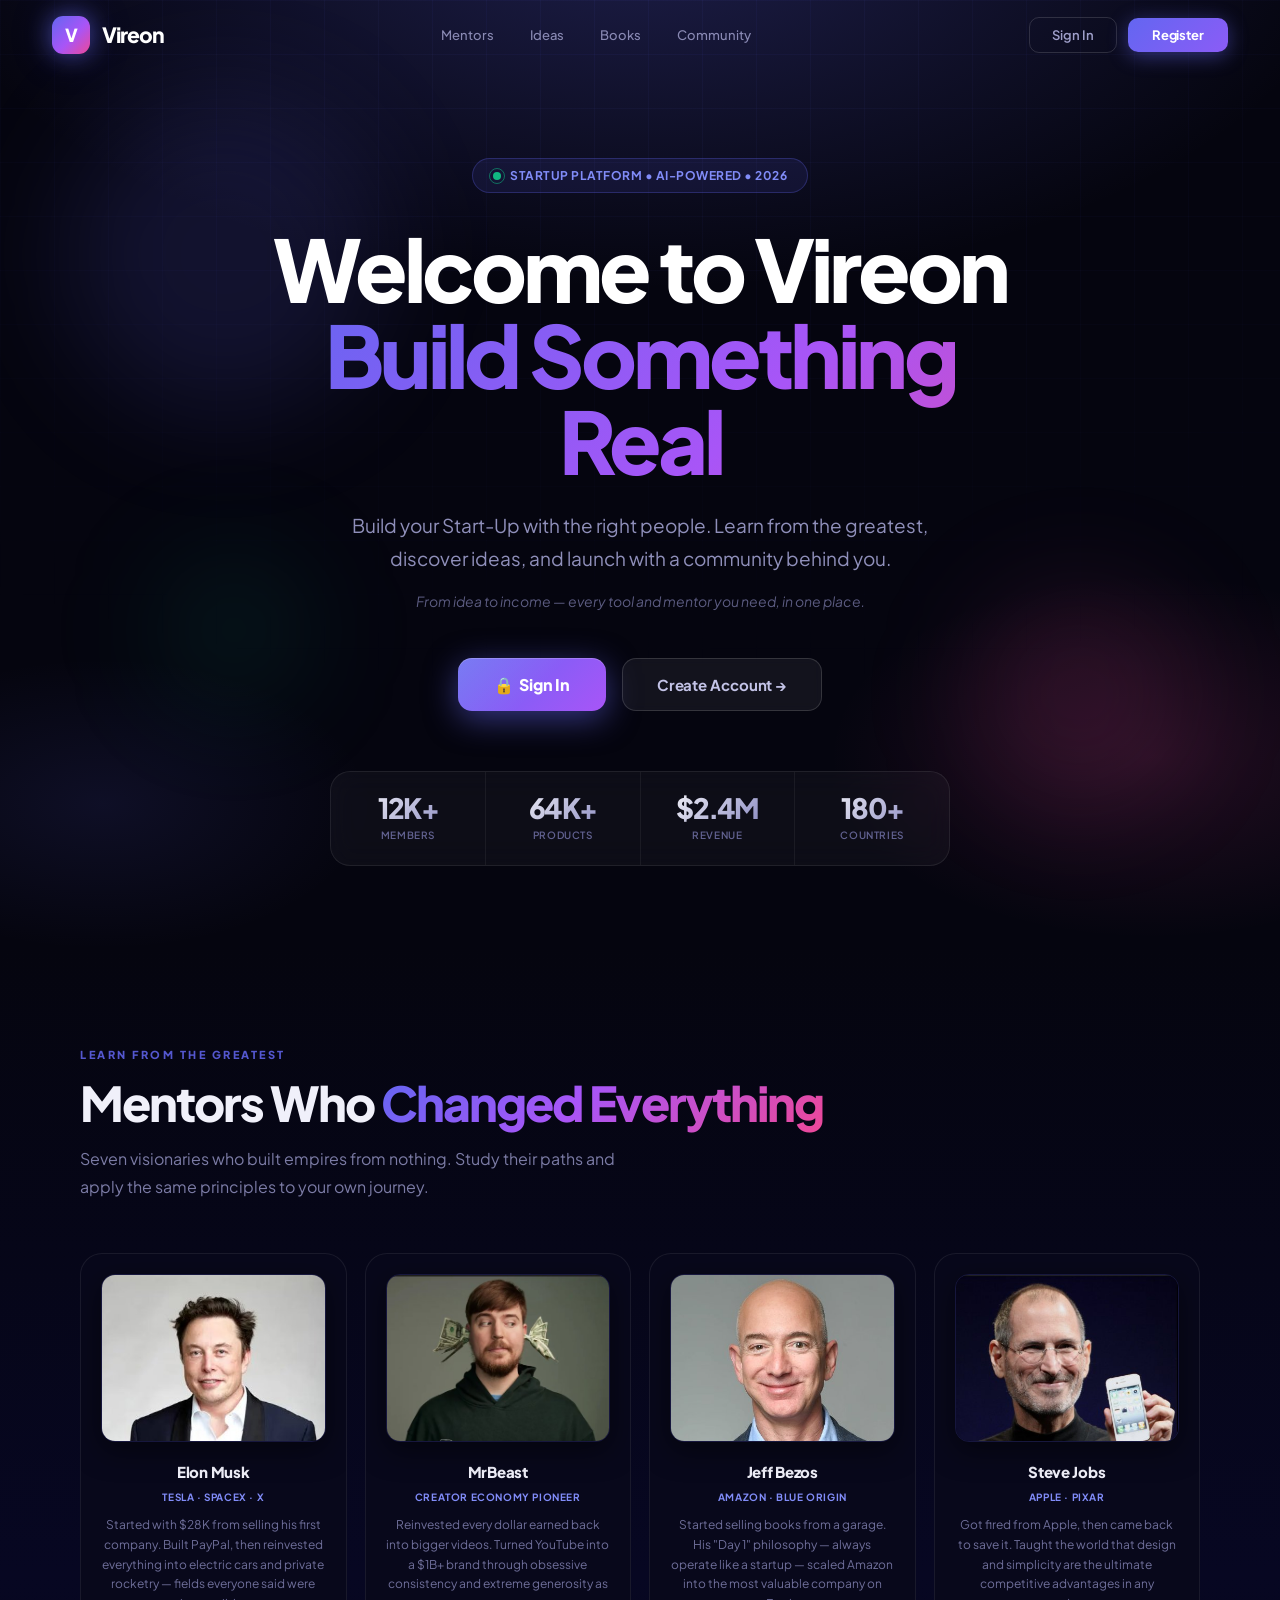
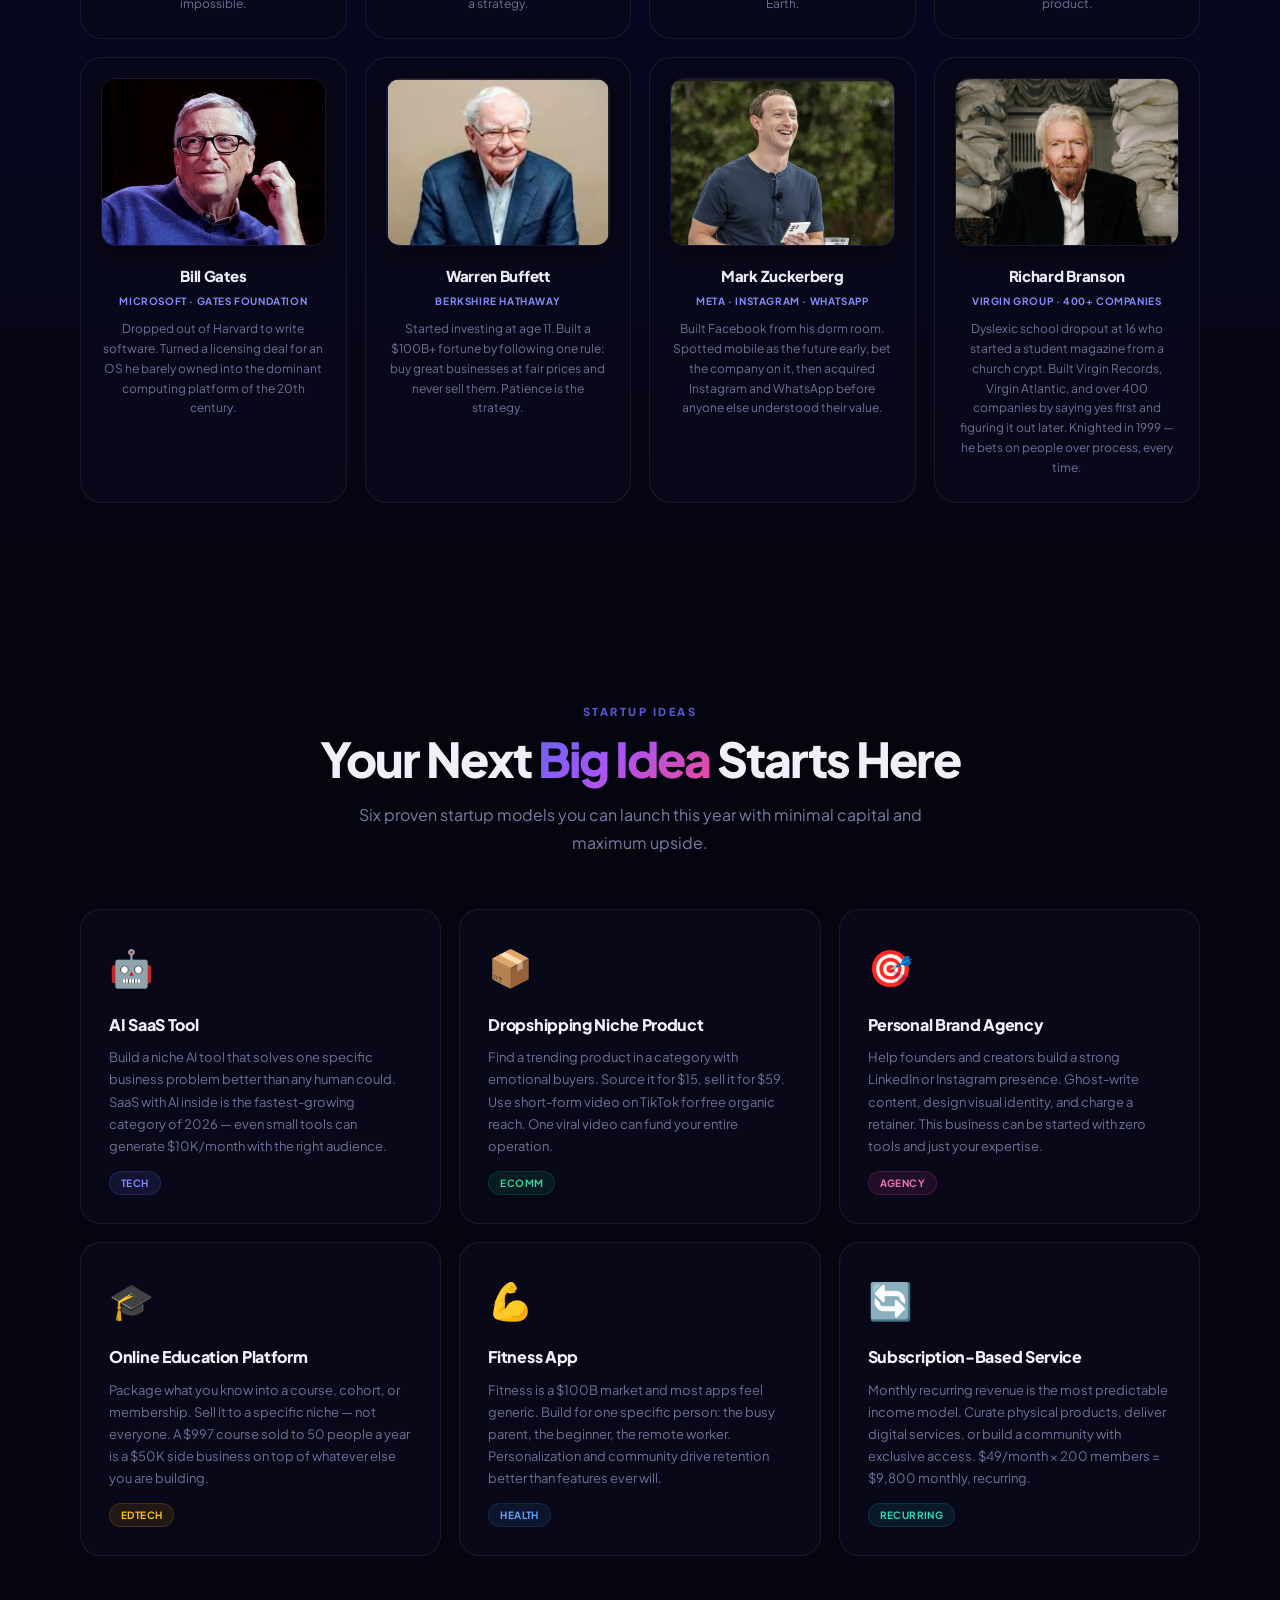
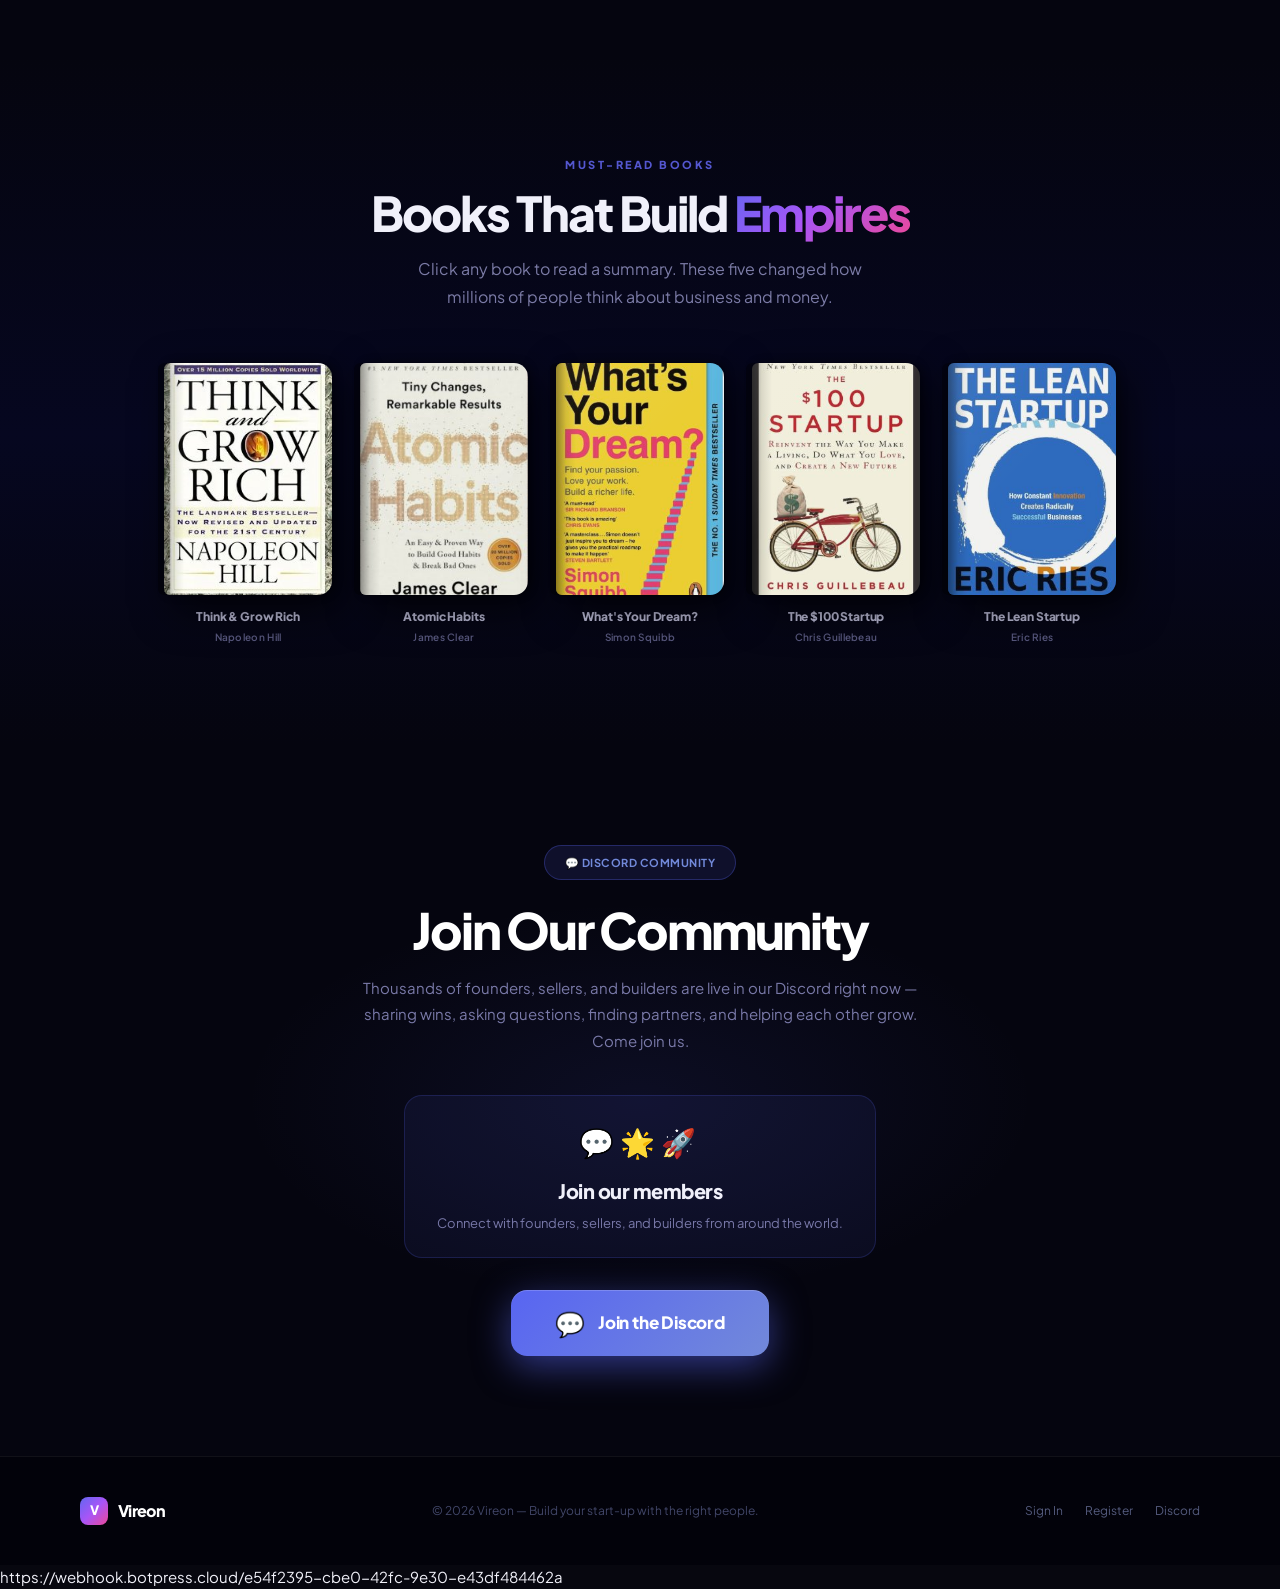
==== commit 680cc6b6: "index.html" ====
--- a/index.html
+++ b/index.html
@@ -3784,5 +3784,6 @@
   console.log('[Vireon] Boot complete');
 });
 </script>
+  https://webhook.botpress.cloud/e54f2395-cbe0-42fc-9e30-e43df484462a
 </body>
 </html>
